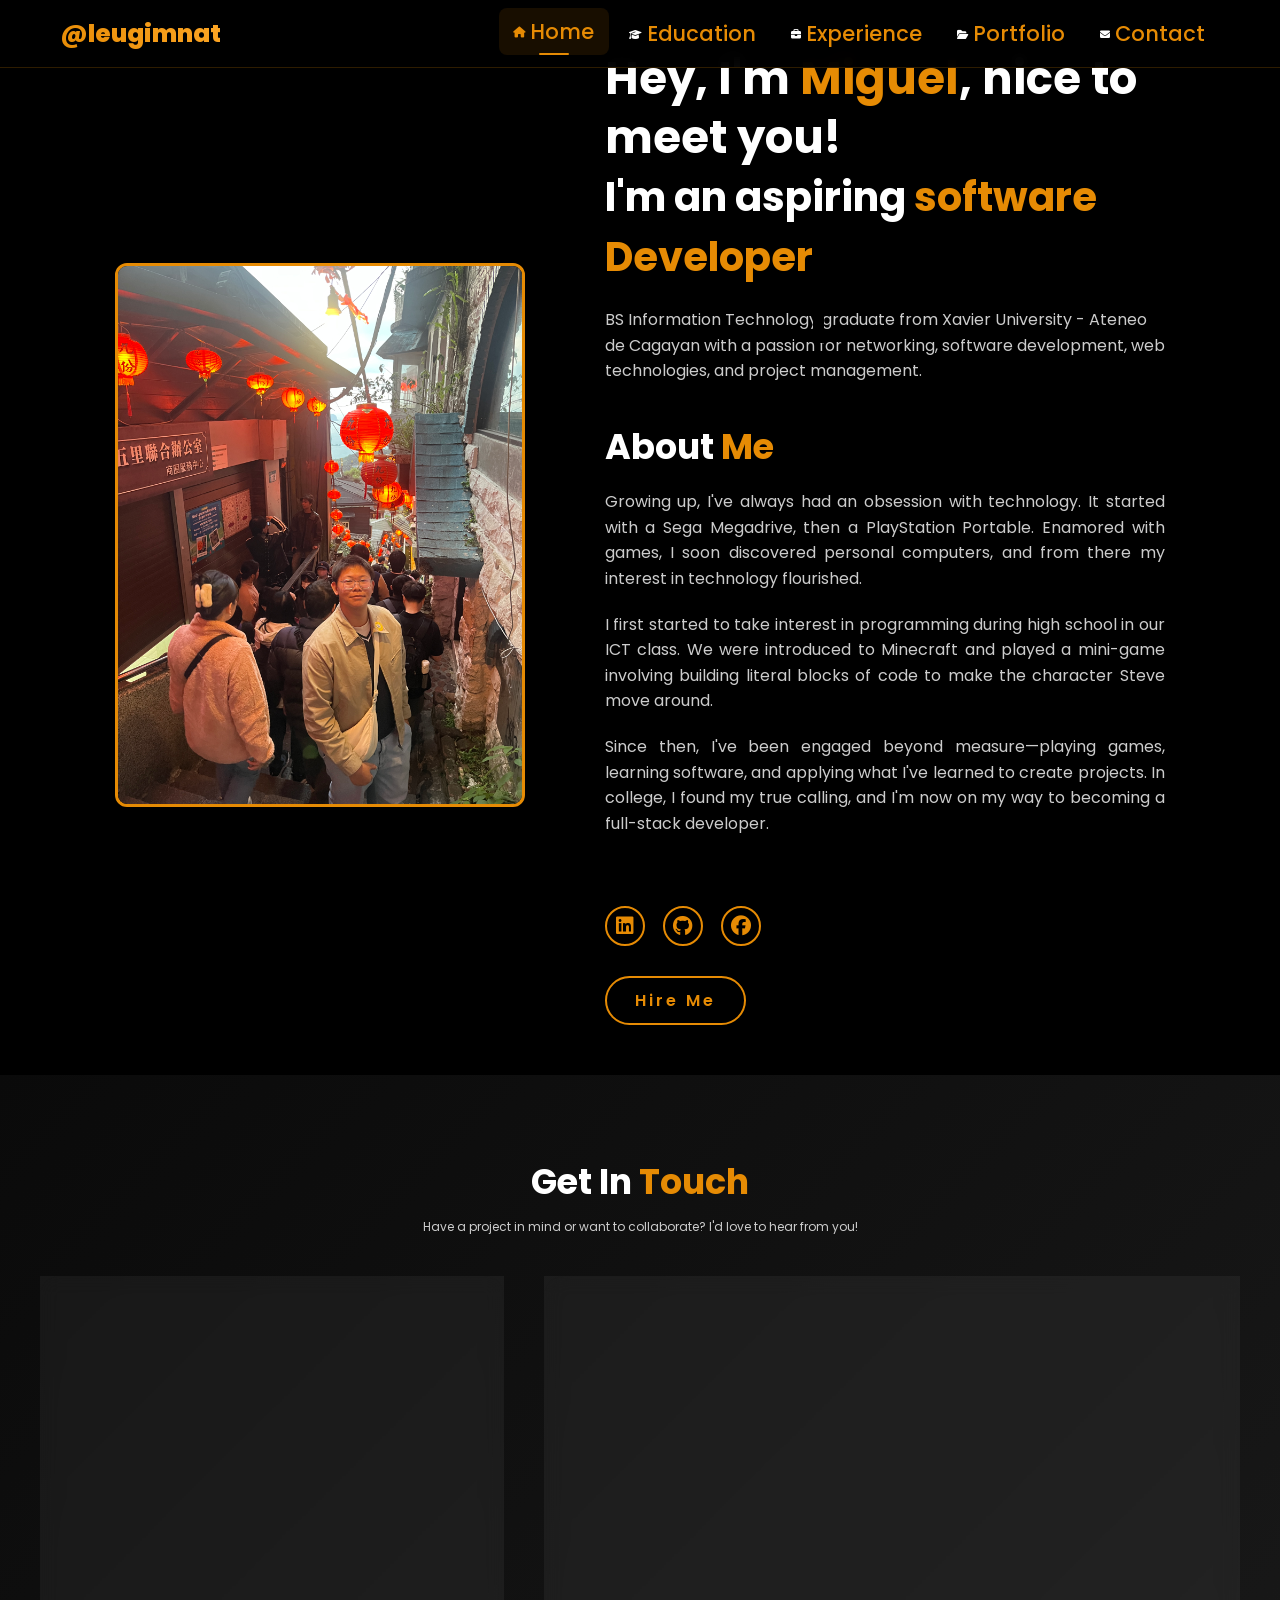
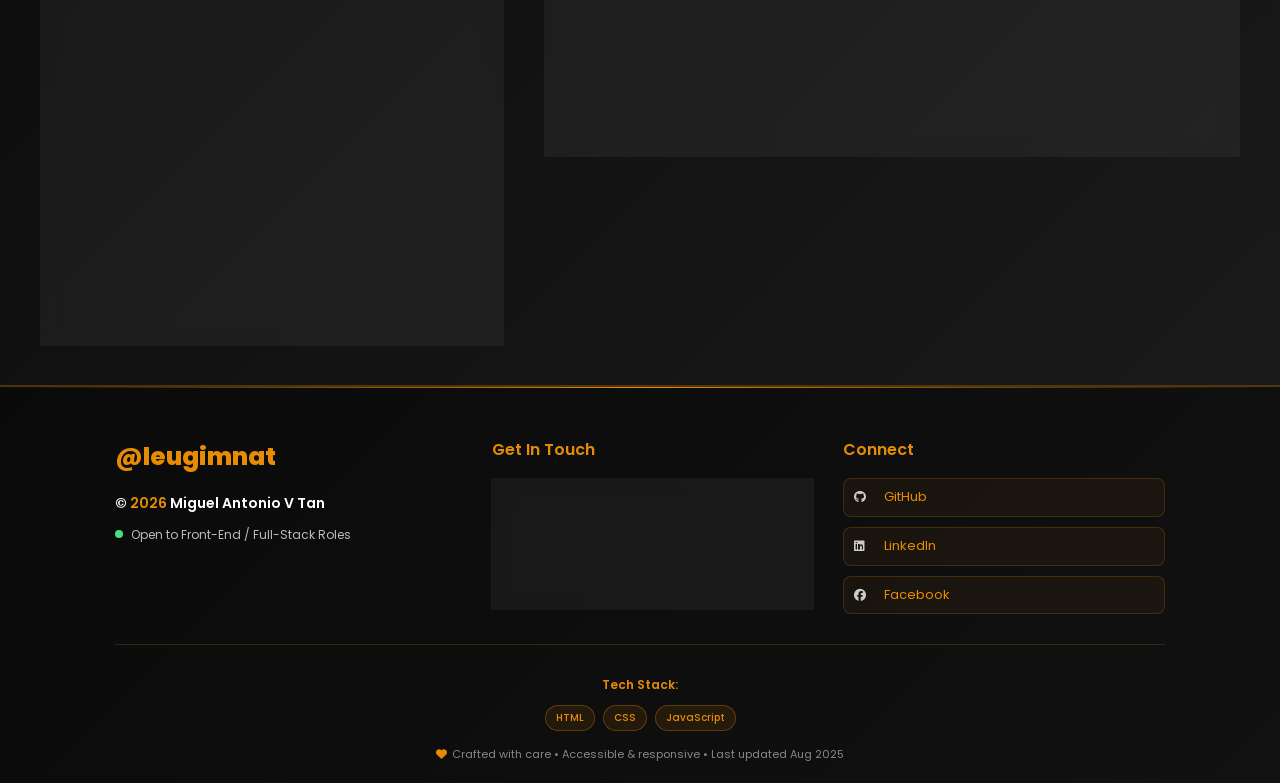
==== index.html @ e953073d "Updated spinner and added form" ====
<!DOCTYPE html>
<html lang="en">
    
<head>
    <meta charset="UTF-8">
    <meta name="viewport" content="width=device-width, initial-scale=1.0">
    <link rel="stylesheet" href="https://cdnjs.cloudflare.com/ajax/libs/font-awesome/6.5.2/css/all.min.css">
    <link rel="stylesheet" href="style.css">
    <title>Resume Website</title>
</head>
<body>
    <header class="navbar">
        <div class="nav-container">
            <a href="index.html" class="logo" aria-label="Miguel Antonio V Tan - Home">
                <span class="logo-text">@leugimnat</span>
            </a>

            <nav class="nav-menu" role="navigation" aria-label="Main navigation">
                <ul class="nav-list">
                    <li class="nav-item">
                        <a href="#home" class="nav-link active" aria-current="page">
                            <i class="fa-solid fa-house"></i>
                            <span>Home</span>
                        </a>
                    </li>
                    <li class="nav-item">
                        <a href="education.html" class="nav-link">
                            <i class="fa-solid fa-graduation-cap"></i>
                            <span>Education</span>
                        </a>
                    </li>
                    <li class="nav-item">
                        <a href="experience.html" class="nav-link">
                            <i class="fa-solid fa-briefcase"></i>
                            <span>Experience</span>
                        </a>
                    </li>
                    <li class="nav-item">
                        <a href="#portfolio" class="nav-link">
                            <i class="fa-solid fa-folder-open"></i>
                            <span>Portfolio</span>
                        </a>
                    </li>
                    <li class="nav-item">
                        <a href="#contact" class="nav-link">
                            <i class="fa-solid fa-envelope"></i>
                            <span>Contact</span>
                        </a>
                    </li>
                </ul>
            </nav>

            <button type="button" class="mobile-menu-toggle" aria-label="Toggle mobile menu" aria-expanded="false">
                <span class="hamburger-line"></span>
                <span class="hamburger-line"></span>
                <span class="hamburger-line"></span>
            </button>
        </div>
    </header>
    <section id="home" class="home">
        <div class="home-img">
            <img src="images/pt1.JPG" alt="Picture of Miguel Antonio V Tan in Taiwan." loading="lazy" decoding="async">
        </div>
        <div class="home-content">
            <div class="intro-section">
                <h1>Hey, I'm <span>Miguel</span>, nice to meet you!</h1>
                <h3 class="typing-text">I'm an aspiring <span></span></h3>
                <p class="intro-description">
                    BS Information Technology graduate from Xavier University - Ateneo de Cagayan with a passion for
                    networking, software development, web technologies, and project management.
                </p>
            </div>

            <div class="about-section">
                <h2>About <span>Me</span></h2>
                <div class="about-content">
                    <p>
                        Growing up, I've always had an obsession with technology. It started with a Sega Megadrive,
                        then a PlayStation Portable. Enamored with games, I soon discovered personal computers,
                        and from there my interest in technology flourished.
                    </p>
                    <p>
                        I first started to take interest in programming during high school in our ICT class.
                        We were introduced to Minecraft and played a mini-game involving building literal blocks
                        of code to make the character Steve move around.
                    </p>
                    <p>
                        Since then, I've been engaged beyond measure—playing games, learning software, and applying
                        what I've learned to create projects. In college, I found my true calling, and I'm now
                        on my way to becoming a full-stack developer.
                    </p>
                </div>
            </div>

            <div class="contact-section">
                <div class="social-icons">
                    <a href="https://www.linkedin.com/in/miguel-antonio-tan-945499255/" aria-label="LinkedIn Profile">
                        <i class="fa-brands fa-linkedin"></i>
                    </a>
                    <a href="https://github.com/leugimnat" aria-label="GitHub Profile">
                        <i class="fa-brands fa-github"></i>
                    </a>
                    <a href="https://www.facebook.com/zeuqzavleugimnat/" aria-label="Facebook Profile">
                        <i class="fa-brands fa-facebook"></i>
                    </a>
                </div>
                <a href="#contact" class="btn">Hire Me</a>
            </div>
        </div>
    </section>

    <!-- Contact Section -->
    <section id="contact" class="contact">
        <div class="contact-container">
            <div class="contact-header">
                <h2>Get In <span>Touch</span></h2>
                <p>Have a project in mind or want to collaborate? I'd love to hear from you!</p>
            </div>

            <div class="contact-content">
                <div class="contact-info">
                    <div class="contact-item">
                        <div class="contact-icon">
                            <i class="fa-solid fa-envelope"></i>
                        </div>
                        <div class="contact-details">
                            <h3>Email</h3>
                            <p>tan.miguelantoniov@gmail.com</p>
                        </div>
                    </div>

                    <div class="contact-item">
                        <div class="contact-icon">
                            <i class="fa-solid fa-location-dot"></i>
                        </div>
                        <div class="contact-details">
                            <h3>Location</h3>
                            <p>Cagayan de Oro City, Philippines</p>
                        </div>
                    </div>

                    <div class="contact-item">
                        <div class="contact-icon">
                            <i class="fa-solid fa-clock"></i>
                        </div>
                        <div class="contact-details">
                            <h3>Response Time</h3>
                            <p>Usually within 24 hours</p>
                        </div>
                    </div>

                    <div class="contact-social">
                        <h3>Connect with me</h3>
                        <div class="social-links">
                            <a href="https://www.linkedin.com/in/miguel-antonio-tan-945499255/" aria-label="LinkedIn Profile">
                                <i class="fa-brands fa-linkedin"></i>
                            </a>
                            <a href="https://github.com/leugimnat" aria-label="GitHub Profile">
                                <i class="fa-brands fa-github"></i>
                            </a>
                            <a href="https://www.facebook.com/zeuqzavleugimnat/" aria-label="Facebook Profile">
                                <i class="fa-brands fa-facebook"></i>
                            </a>
                        </div>
                    </div>
                </div>

                <div class="contact-form-container">
                    <form id="contact-form" class="contact-form">
                        <div class="form-group">
                            <label for="name">Full Name *</label>
                            <input type="text" id="name" name="name" required>
                        </div>

                        <div class="form-group">
                            <label for="email">Email Address *</label>
                            <input type="email" id="email" name="email" required>
                        </div>

                        <div class="form-group">
                            <label for="subject">Subject *</label>
                            <select id="subject" name="subject" required>
                                <option value="">Select a subject</option>
                                <option value="job-opportunity">Job Opportunity</option>
                                <option value="project-collaboration">Project Collaboration</option>
                                <option value="freelance-work">Freelance Work</option>
                                <option value="general-inquiry">General Inquiry</option>
                                <option value="other">Other</option>
                            </select>
                        </div>

                        <div class="form-group">
                            <label for="message">Message *</label>
                            <textarea id="message" name="message" rows="6" required placeholder="Tell me about your project or inquiry..."></textarea>
                        </div>

                        <button type="submit" class="submit-btn">
                            <span class="btn-text">Send Message</span>
                            <span class="btn-loading">
                                <i class="fa-solid fa-spinner fa-spin"></i> Sending...
                            </span>
                        </button>
                    </form>

                    <div id="form-status" class="form-status"></div>
                </div>
            </div>
        </div>
    </section>
</body>
<footer class="site-footer">
  <div class="footer-inner">
    <div class="footer-main">
      <div class="footer-brand">
        <h3 class="footer-logo">@leugimnat</h3>
        <p class="footer-name">&copy; <span id="year"></span> Miguel Antonio V Tan</p>
        <p class="footer-status">
          <span class="status-indicator"></span>
          Open to Front-End / Full-Stack Roles
        </p>
      </div>

      <div class="footer-links">
        <div class="footer-contact">
          <h4>Get In Touch</h4>
          <div class="contact-info">
            <a href="mailto:tan.miguelantoniov@gmail.com" class="contact-email">
              <i class="fa-solid fa-envelope"></i>
              tan.miguelantoniov@gmail.com
            </a>
            <div class="contact-location">
              <i class="fa-solid fa-location-dot"></i>
              <span>Cagayan de Oro City, Philippines</span>
            </div>
          </div>
        </div>

        <div class="footer-social">
          <h4>Connect</h4>
          <div class="social-links">
            <a href="https://github.com/leugimnat" aria-label="GitHub Profile" title="GitHub">
              <i class="fa-brands fa-github"></i>
              <span>GitHub</span>
            </a>
            <a href="https://www.linkedin.com/in/miguel-antonio-tan-945499255/" aria-label="LinkedIn Profile" title="LinkedIn">
              <i class="fa-brands fa-linkedin"></i>
              <span>LinkedIn</span>
            </a>
            <a href="https://www.facebook.com/zeuqzavleugimnat/" aria-label="Facebook Profile" title="Facebook">
              <i class="fa-brands fa-facebook"></i>
              <span>Facebook</span>
            </a>
          </div>
        </div>
      </div>
    </div>

    <div class="footer-bottom">
      <div class="footer-tech">
        <span class="tech-label">Tech Stack:</span>
        <div class="tech-stack">
          <span class="tech-item">HTML</span>
          <span class="tech-item">CSS</span>
          <span class="tech-item">JavaScript</span>
        </div>
      </div>
      <p class="footer-note">
        <i class="fa-solid fa-heart"></i>
        Crafted with care • Accessible & responsive • Last updated Aug 2025
      </p>
    </div>
  </div>
</footer>
<script>
  // Update year
  document.getElementById('year').textContent = new Date().getFullYear();

  // Mobile menu functionality
  const mobileMenuToggle = document.querySelector('.mobile-menu-toggle');
  const navMenu = document.querySelector('.nav-menu');
  const navLinks = document.querySelectorAll('.nav-link');
  const navbar = document.querySelector('.navbar');

  // Toggle mobile menu
  mobileMenuToggle.addEventListener('click', () => {
    mobileMenuToggle.classList.toggle('active');
    navMenu.classList.toggle('active');

    // Update aria-expanded attribute
    const isExpanded = navMenu.classList.contains('active');
    mobileMenuToggle.setAttribute('aria-expanded', isExpanded);
  });

  // Close mobile menu when clicking on nav links
  navLinks.forEach(link => {
    link.addEventListener('click', () => {
      mobileMenuToggle.classList.remove('active');
      navMenu.classList.remove('active');
      mobileMenuToggle.setAttribute('aria-expanded', 'false');
    });
  });

  // Close mobile menu when clicking outside
  document.addEventListener('click', (e) => {
    if (!navMenu.contains(e.target) && !mobileMenuToggle.contains(e.target)) {
      mobileMenuToggle.classList.remove('active');
      navMenu.classList.remove('active');
      mobileMenuToggle.setAttribute('aria-expanded', 'false');
    }
  });

  // Navbar scroll effect
  window.addEventListener('scroll', () => {
    if (window.scrollY > 100) {
      navbar.classList.add('scrolled');
    } else {
      navbar.classList.remove('scrolled');
    }
  });

  // Smooth scrolling for navigation links
  navLinks.forEach(link => {
    link.addEventListener('click', (e) => {
      const href = link.getAttribute('href');
      if (href.startsWith('#')) {
        e.preventDefault();
        const targetId = href.substring(1);
        const targetElement = document.getElementById(targetId);

        if (targetElement) {
          const offsetTop = targetElement.offsetTop - 80; // Account for fixed navbar
          window.scrollTo({
            top: offsetTop,
            behavior: 'smooth'
          });

          // Update active link
          navLinks.forEach(l => l.classList.remove('active'));
          link.classList.add('active');
        }
      }
    });
  });

  // Update active link on scroll
  window.addEventListener('scroll', () => {
    const sections = document.querySelectorAll('section[id]');
    const scrollPos = window.scrollY + 100;

    sections.forEach(section => {
      const sectionTop = section.offsetTop;
      const sectionHeight = section.offsetHeight;
      const sectionId = section.getAttribute('id');

      if (scrollPos >= sectionTop && scrollPos < sectionTop + sectionHeight) {
        navLinks.forEach(link => {
          link.classList.remove('active');
          if (link.getAttribute('href') === `#${sectionId}`) {
            link.classList.add('active');
          }
        });
      }
    });
  });

  // Contact Form Functionality
  const contactForm = document.getElementById('contact-form');
  const formStatus = document.getElementById('form-status');
  const submitBtn = contactForm.querySelector('.submit-btn');
  const btnText = submitBtn.querySelector('.btn-text');
  const btnLoading = submitBtn.querySelector('.btn-loading');

  // Initialize EmailJS (you'll need to replace with your actual EmailJS credentials)
  // emailjs.init("YOUR_PUBLIC_KEY"); // Uncomment and add your EmailJS public key

  contactForm.addEventListener('submit', async (e) => {
    e.preventDefault();

    // Get form data
    const formData = new FormData(contactForm);
    const name = formData.get('name');
    const email = formData.get('email');
    const subject = formData.get('subject');
    const message = formData.get('message');

    // Basic validation
    if (!name || !email || !subject || !message) {
      showFormStatus('Please fill in all required fields.', 'error');
      return;
    }

    // Email validation
    const emailRegex = /^[^\s@]+@[^\s@]+\.[^\s@]+$/;
    if (!emailRegex.test(email)) {
      showFormStatus('Please enter a valid email address.', 'error');
      return;
    }

    // Show loading state
    setLoadingState(true);

    try {
      // Using Formspree (replace with your Formspree endpoint)
      const response = await fetch('https://formspree.io/f/mvgqljgn', {
        method: 'POST',
        headers: {
          'Content-Type': 'application/json',
        },
        body: JSON.stringify({
          name: name,
          email: email,
          subject: subject,
          message: message
        })
      });

      if (!response.ok) {
        throw new Error('Failed to send message');
      }

      // For demo purposes - simulate successful submission
      await new Promise(resolve => setTimeout(resolve, 2000));

      showFormStatus('Thank you! Your message has been sent successfully. I\'ll get back to you soon!', 'success');
      contactForm.reset();

    } catch (error) {
      console.error('Error sending message:', error);
      showFormStatus('Sorry, there was an error sending your message. Please try again or contact me directly via email.', 'error');
    } finally {
      setLoadingState(false);
    }
  });

  function setLoadingState(loading) {
    if (loading) {
      submitBtn.disabled = true;
      btnText.style.display = 'none';
      btnLoading.style.display = 'inline-flex';
    } else {
      submitBtn.disabled = false;
      btnText.style.display = 'inline';
      btnLoading.style.display = 'none';
    }
  }

  function showFormStatus(message, type) {
    formStatus.textContent = message;
    formStatus.className = `form-status ${type}`;
    formStatus.style.display = 'block';

    // Auto-hide success messages after 5 seconds
    if (type === 'success') {
      setTimeout(() => {
        formStatus.style.display = 'none';
      }, 5000);
    }
  }
</script>
</html>
---- style.css ----
@import url('https://fonts.googleapis.com/css2?family=Poppins:wght@100;200;300;400;500;600&display=swap');

*{
    margin: 0;
    padding: 0;
    box-sizing: border-box;
    text-decoration: none;
    border: none;
    outline: none;
    font-family: 'Poppins', sans-serif;
}

html{
    font-size: 62.5%;
}

body{
    width: 100%;
    height: 100vh;
    overflow-x: hidden;
    background-color: black;
    color: white;
}

/* Enhanced Navbar Styles */
.navbar {
    position: fixed;
    top: 0;
    left: 0;
    width: 100%;
    background: rgba(0, 0, 0, 0.95);
    -webkit-backdrop-filter: blur(10px);
    backdrop-filter: blur(10px);
    border-bottom: 1px solid rgba(230, 139, 4, 0.2);
    z-index: 1000;
    transition: all 0.3s ease;
}

.navbar.scrolled {
    background: rgba(0, 0, 0, 0.98);
    box-shadow: 0 2px 20px rgba(0, 0, 0, 0.3);
}

.nav-container {
    max-width: 1200px;
    margin: 0 auto;
    padding: 1rem 2rem;
    display: flex;
    justify-content: space-between;
    align-items: center;
}

/* Logo Styles */
.logo {
    text-decoration: none;
    display: flex;
    align-items: center;
    transition: all 0.3s ease;
}

.logo-text {
    font-size: 2.5rem;
    color: #e68b04;
    font-weight: 800;
    background: linear-gradient(45deg, #e68b04, #ffa726);
    -webkit-background-clip: text;
    background-clip: text;
    -webkit-text-fill-color: transparent;
    transition: all 0.3s ease;
}

.logo:hover .logo-text {
    transform: scale(1.05);
    filter: brightness(1.2);
}

/* Navigation Menu */
.nav-menu {
    display: flex;
}

.nav-list {
    display: flex;
    list-style: none;
    margin: 0;
    padding: 0;
    gap: 0.5rem;
}

.nav-item {
    position: relative;
}

.nav-link {
    display: flex;
    align-items: center;
    gap: 0.5rem;
    padding: 0.8rem 1.5rem;
    color: #fff;
    text-decoration: none;
    font-size: 2.1rem;
    font-weight: 500;
    border-radius: 8px;
    transition: all 0.3s ease;
    position: relative;
    overflow: hidden;
}

.nav-link::before {
    content: '';
    position: absolute;
    top: 0;
    left: -100%;
    width: 100%;
    height: 100%;
    background: linear-gradient(90deg, transparent, rgba(230, 139, 4, 0.1), transparent);
    transition: left 0.5s ease;
}

.nav-link:hover::before {
    left: 100%;
}

.nav-link i {
    font-size: 1rem;
    transition: all 0.3s ease;
}

.nav-link:hover,
.nav-link.active {
    color: #e68b04;
    background: rgba(230, 139, 4, 0.1);
    transform: translateY(-2px);
}

.nav-link:hover i,
.nav-link.active i {
    transform: scale(1.1);
}

.nav-link.active::after {
    content: '';
    position: absolute;
    bottom: 0;
    left: 50%;
    transform: translateX(-50%);
    width: 30px;
    height: 2px;
    background: #e68b04;
    border-radius: 2px;
}

/* Mobile Menu Toggle */
.mobile-menu-toggle {
    display: none;
    flex-direction: column;
    justify-content: space-around;
    width: 30px;
    height: 30px;
    background: transparent;
    border: none;
    cursor: pointer;
    padding: 0;
    z-index: 1001;
}

.hamburger-line {
    width: 100%;
    height: 3px;
    background: #e68b04;
    border-radius: 2px;
    transition: all 0.3s ease;
    transform-origin: center;
}

.mobile-menu-toggle:hover .hamburger-line {
    background: #ffa726;
}

.mobile-menu-toggle.active .hamburger-line:nth-child(1) {
    transform: rotate(45deg) translate(7px, 7px);
}

.mobile-menu-toggle.active .hamburger-line:nth-child(2) {
    opacity: 0;
}

.mobile-menu-toggle.active .hamburger-line:nth-child(3) {
    transform: rotate(-45deg) translate(7px, -7px);
}

/* Mobile Responsive Styles */
@media (max-width: 768px) {
    .nav-container {
        padding: 1rem;
    }

    .logo-text {
        font-size: 2rem;
    }

    .mobile-menu-toggle {
        display: flex;
    }

    .nav-menu {
        position: fixed;
        top: 0;
        right: -100%;
        width: 280px;
        height: 100vh;
        background: rgba(10, 10, 10, 0.98);
        -webkit-backdrop-filter: blur(20px);
        backdrop-filter: blur(20px);
        border-left: 1px solid rgba(230, 139, 4, 0.3);
        transition: right 0.3s ease;
        padding-top: 80px;
        z-index: 999;
    }

    .nav-menu.active {
        right: 0;
    }

    .nav-list {
        flex-direction: column;
        gap: 0;
        padding: 2rem 1rem;
    }

    .nav-link {
        padding: 1.2rem 1.5rem;
        font-size: 1.2rem;
        border-radius: 0;
        border-bottom: 1px solid rgba(230, 139, 4, 0.1);
    }

    .nav-link:hover,
    .nav-link.active {
        background: rgba(230, 139, 4, 0.15);
        transform: translateX(10px);
        border-left: 3px solid #e68b04;
    }

    .nav-link.active::after {
        display: none;
    }

    .nav-link i {
        font-size: 1.1rem;
    }
}

@media (max-width: 480px) {
    .nav-container {
        padding: 0.8rem;
    }

    .logo-text {
        font-size: 1.8rem;
    }

    .nav-menu {
        width: 100%;
        right: -100%;
    }

    .nav-list {
        padding: 1.5rem;
    }

    .nav-link {
        padding: 1rem 1.2rem;
        font-size: 1.1rem;
    }
}

section{
    min-height: 100vh;
    padding: 5rem 9% 5rem;
}

.home{
    display: flex;
    justify-content: center;
    align-items: center;
    gap: 8rem;
    background-color: black;
}

.home .home-content h1{
    font-size: 4.5rem;
    font-weight: 700;
    line-height: 1.3;
}

span{
    color: #e68b04;
}

.home-content h3{
    font-size: 4rem;
    margin-bottom: 1rem;
    font-weight: 700;
}

.home-content p{
    font-size: 1.6rem;
    line-height: 1.6;
    margin-bottom: 1.5rem;
}

/* Home Content Sections */
.intro-section {
    margin-bottom: 4rem;
}

.intro-description {
    max-width: 600px;
    color: #ccc;
    margin-top: 2rem;
}

.about-section {
    margin-bottom: 4rem;
}

.about-section h2 {
    font-size: 3.5rem;
    font-weight: 700;
    margin-bottom: 2rem;
    line-height: 1.3;
}

.about-content {
    max-width: 700px;
}

.about-content p {
    color: #ccc;
    margin-bottom: 2rem;
    text-align: justify;
}

.contact-section {
    margin-top: 3rem;
}

/* Contact Page Styles */
.contact {
    min-height: 100vh;
    padding: 8rem 2rem 4rem;
    background: linear-gradient(135deg, #0a0a0a 0%, #1a1a1a 100%);
    display: flex;
    align-items: center;
}

.contact-container {
    max-width: 1200px;
    margin: 0 auto;
    width: 100%;
}

.contact-header {
    text-align: center;
    margin-bottom: 4rem;
}

.contact-header h2 {
    font-size: 3.5rem;
    font-weight: 700;
    color: #fff;
    margin-bottom: 1rem;
}

.contact-header h2 span {
    color: #e68b04;
}

.contact-header p {
    font-size: 1.2rem;
    color: #ccc;
    max-width: 600px;
    margin: 0 auto;
}

.contact-content {
    display: grid;
    grid-template-columns: 1fr 1.5fr;
    gap: 4rem;
    align-items: start;
}

/* Contact Info Styles */
.contact-info {
    background: rgba(255, 255, 255, 0.05);
    padding: 3rem;
    border-radius: 20px;
    border: 1px solid rgba(230, 139, 4, 0.2);
    backdrop-filter: blur(10px);
}

.contact-item {
    display: flex;
    align-items: center;
    gap: 1.5rem;
    margin-bottom: 2.5rem;
    padding: 1.5rem;
    background: rgba(255, 255, 255, 0.03);
    border-radius: 12px;
    transition: all 0.3s ease;
}

.contact-item:hover {
    background: rgba(230, 139, 4, 0.1);
    transform: translateX(10px);
}

.contact-icon {
    width: 60px;
    height: 60px;
    background: linear-gradient(135deg, #e68b04, #ffa726);
    border-radius: 50%;
    display: flex;
    align-items: center;
    justify-content: center;
    font-size: 1.5rem;
    color: #000;
    flex-shrink: 0;
}

.contact-details h3 {
    font-size: 1.3rem;
    font-weight: 600;
    color: #fff;
    margin-bottom: 0.5rem;
}

.contact-details p {
    color: #ccc;
    font-size: 1rem;
}

.contact-social {
    margin-top: 2rem;
    padding-top: 2rem;
    border-top: 1px solid rgba(230, 139, 4, 0.2);
}

.contact-social h3 {
    font-size: 1.3rem;
    font-weight: 600;
    color: #fff;
    margin-bottom: 1rem;
}

.contact-social .social-links {
    display: flex;
    gap: 1rem;
}

.contact-social .social-links a {
    width: 45px;
    height: 45px;
    background: rgba(255, 255, 255, 0.1);
    border-radius: 50%;
    display: flex;
    align-items: center;
    justify-content: center;
    color: #ccc;
    font-size: 1.2rem;
    transition: all 0.3s ease;
    text-decoration: none;
}

.contact-social .social-links a:hover {
    btnackground: #e68b04;
    color: #000;
    transform: translateY(-3px);
}

/* Contact Form Styles */
.contact-form-container {
    background: rgba(255, 255, 255, 0.05);
    padding: 3rem;
    border-radius: 20px;
    border: 1px solid rgba(230, 139, 4, 0.2);
    backdrop-filter: blur(10px);
}

.contact-form {
    display: flex;
    flex-direction: column;
    gap: 1.5rem;
}

.form-group {
    display: flex;
    flex-direction: column;
}

.form-group label {
    font-size: 1rem;
    font-weight: 600;
    color: #fff;
    margin-bottom: 0.5rem;
}

.form-group input,
.form-group select,
.form-group textarea {
    padding: 1rem;
    background: rgba(255, 255, 255, 0.1);
    border: 1px solid rgba(230, 139, 4, 0.3);
    border-radius: 8px;
    color: #fff;
    font-size: 1rem;
    transition: all 0.3s ease;
    resize: vertical;
}

.form-group input:focus,
.form-group select:focus,
.form-group textarea:focus {
    outline: none;
    border-color: #e68b04;
    background: rgba(255, 255, 255, 0.15);
    box-shadow: 0 0 0 3px rgba(230, 139, 4, 0.1);
}

.form-group input::placeholder,
.form-group textarea::placeholder {
    color: #999;
}

.form-group select option {
    background: #1a1a1a;
    color: #fff;
}

.btn-text {
  color:white;
}

.submit-btn {
    padding: 1.2rem 2rem;
    background: linear-gradient(135deg, #e68b04, #ffa726);
    border: none;
    border-radius: 8px;
    color: #000;
    font-size: 1.1rem;
    font-weight: 600;
    cursor: pointer;
    transition: all 0.3s ease;
    position: relative;
    overflow: hidden;
}

.submit-btn:hover {
    transform: translateY(-2px);
    box-shadow: 0 10px 30px rgba(230, 139, 4, 0.3);
}

.submit-btn:active {
    transform: translateY(0);
}

.submit-btn:disabled {
    opacity: 0.7;
    cursor: not-allowed;
    transform: none;
}

.btn-loading {
    display: none;
    color:white;
    align-items: center; 
    gap: 0.5rem;      
}  

.form-status {
    margin-top: 1rem;
    padding: 1rem;
    border-radius: 8px;
    font-weight: 600;
    text-align: center;
    display: none;
}

.form-status.success {
    background: rgba(76, 175, 80, 0.2);
    border: 1px solid #4caf50;
    color: #4caf50;
}

.form-status.error {
    background: rgba(244, 67, 54, 0.2);
    border: 1px solid #f44336;
    color: #f44336;
}

/* Contact Responsive Styles */
@media (max-width: 768px) {
    .contact {
        padding: 6rem 1rem 2rem;
    }

    .contact-header h2 {
        font-size: 2.5rem;
    }

    .contact-content {
        grid-template-columns: 1fr;
        gap: 2rem;
    }

    .contact-info,
    .contact-form-container {
        padding: 2rem;
    }

    .contact-item {
        flex-direction: column;
        text-align: center;
        gap: 1rem;
    }

    .contact-item:hover {
        transform: translateY(-5px);
    }

    .contact-social .social-links {
        justify-content: center;
    }
}

.home-img img {
    position: relative;
    width: 32vw;
    cursor: pointer;
    border-radius: 12px;
    border: 3px solid #e68b04;
    transition: box-shadow 0.3s ease, transform 0.3s ease;
}

.home-img img:hover {
    box-shadow: 0 0 20px #e68b04;
    transform: scale(1.03);
}


.social-icons a{
    display: inline-flex;
    justify-content: center;
    align-items: center;
    width: 4rem;
    height: 4rem;
    background-color: transparent;
    border: 0.2rem solid #e68b04;
    font-size: 2rem;
    border-radius: 50%;
    margin: 3rem 1.5rem 3rem 0;
    transition: 0.3s ease;
    color: #e68b04;
}

.social-icons a:hover{
    color: black;
    transform: scale(1.3) translateY(-5px);
    background-color: #e68b04;
    box-shadow: 0  0 25px #e68b04;
}

.btn{
    display: inline-block;
    padding: 1rem 2.8rem;
    background-color: black;
    border-radius: 4rem;
    font-size: 1.6rem;
    color: #e68b04;
    letter-spacing: 0.3rem;
    font-weight: 600;
    border: 2px solid #e68b04;
    transition: 0.3s ease;
    cursor: pointer;
}

.btn:hover{
    transform: scale3d(1.03);
    background-color: #e68b04;
    color: black;
    box-shadow: 0 0 25px #e68b04;
}

.typing-text{
    font-size: 34px;
    font-weight: 600;
    min-width: 280px;
}

.typing-text span{
    position: relative;
}

.typing-text span::before{
    content: "software Developer";
    color: #e68b04;
    animation: words 20s infinite;
}

.typing-text span::after{
    content: "";
    background-color: black;
    position: absolute;
    width: calc(100% + 8px);
    height: 100%;
    border-left: 3px solid black;
    right: -8;
    animation: cursor 0.6s infinite;
}

@keyframes cursor{
    to{
        border-left: 3px solid #e68b04;
    }
}

@keyframes words{
    0%, 20%{
        content: "Web Developer";
    }
    21%, 40%{
        content: "Project Manager";
    }
    41%, 60%{
        content: "Web Designer";
    }
    61%, 80%{
        content: "MERN Stack Developer";
    }
    81%, 100%{
        content: "MEAN Stack Developer";
    }
}

@media (max-width: 1000px){
    .home{
        gap: 4rem;
    }
}

@media(max-width:995px){
    .home{
        flex-direction: column;
        margin: 5rem 4rem;
    }

    .home .home-content h3{
        font-size: 2.5rem;
    }

    .home-content h1{
        font-size: 5rem;
    }

    .about-section h2 {
        font-size: 3rem;
    }

    .intro-section {
        margin-bottom: 3rem;
    }

    .about-section {
        margin-bottom: 3rem;
    }

    .about-content p {
        text-align: left;
    }

    .home-img img{
        width: 70vw;
        margin-top: 4rem;
    }
}

/* Footer Styles */
.site-footer {
  background: linear-gradient(135deg, #0a0a0a 0%, #111 100%);
  padding: 5rem 9% 2rem;
  font-size: 1.3rem;
  line-height: 1.6;
  border-top: 2px solid rgba(230,139,4,0.3);
  position: relative;
}

.site-footer::before {
  content: '';
  position: absolute;
  top: 0;
  left: 0;
  right: 0;
  height: 1px;
  background: linear-gradient(90deg, transparent, #e68b04, transparent);
}

.footer-inner {
  max-width: 1200px;
  margin: 0 auto;
}

.footer-main {
  display: grid;
  grid-template-columns: 1fr 2fr;
  gap: 4rem;
  margin-bottom: 3rem;
  padding-bottom: 3rem;
  border-bottom: 1px solid rgba(230,139,4,0.2);
}

/* Footer Brand */
.footer-brand {
  display: flex;
  flex-direction: column;
  gap: 1rem;
}

.footer-logo {
  font-size: 2.5rem;
  color: #e68b04;
  font-weight: 800;
  margin: 0;
  margin-bottom: 0.5rem;
}

.footer-name {
  font-weight: 600;
  font-size: 1.4rem;
  color: #fff;
  margin: 0;
}

.footer-status {
  color: #bbb;
  font-size: 1.2rem;
  display: flex;
  align-items: center;
  gap: 0.8rem;
  margin: 0;
}

.status-indicator {
  width: 8px;
  height: 8px;
  background: #4ade80;
  border-radius: 50%;
  animation: pulse 2s infinite;
}

@keyframes pulse {
  0%, 100% { opacity: 1; }
  50% { opacity: 0.5; }
}

/* Footer Links */
.footer-links {
  display: grid;
  grid-template-columns: 1fr 1fr;
  gap: 3rem;
}

.footer-contact h4,
.footer-social h4 {
  color: #e68b04;
  font-size: 1.6rem;
  font-weight: 600;
  margin-bottom: 1.5rem;
  margin-top: 0;
}

/* Contact Info */
.contact-info {
  display: flex;
  flex-direction: column;
  gap: 1.2rem;
}

.contact-email,
.contact-location {
  display: flex;
  align-items: center;
  gap: 1rem;
  color: #ccc;
  transition: all 0.3s ease;
}

.contact-email {
  text-decoration: none;
  padding: 0.8rem 0;
  border-radius: 8px;
}

.contact-email:hover {
  color: #e68b04;
  transform: translateX(5px);
}

.contact-email i,
.contact-location i {
  width: 20px;
  color: #e68b04;
  font-size: 1.1rem;
}

/* Social Links */
.social-links {
  display: flex;
  flex-direction: column;
  gap: 1rem;
}

.social-links a {
  display: flex;
  align-items: center;
  gap: 1rem;
  color: #ccc;
  text-decoration: none;
  padding: 0.8rem 1rem;
  border-radius: 8px;
  border: 1px solid rgba(230,139,4,0.2);
  transition: all 0.3s ease;
  background: rgba(230,139,4,0.05);
}

.social-links a:hover {
  background: rgba(230,139,4,0.1);
  border-color: #e68b04;
  color: #e68b04;
  transform: translateX(5px);
}

.social-links a i {
  width: 20px;
  font-size: 1.2rem;
}

/* Footer Bottom */
.footer-bottom {
  display: flex;
  flex-direction: column;
  gap: 1.5rem;
  align-items: center;
  text-align: center;
}

.footer-tech {
  display: flex;
  flex-direction: column;
  align-items: center;
  gap: 1rem;
}

.tech-label {
  color: #e68b04;
  font-weight: 600;
  font-size: 1.2rem;
}

.tech-stack {
  display: flex;
  flex-wrap: wrap;
  gap: 0.8rem;
  justify-content: center;
}

.tech-item {
  background: rgba(230,139,4,0.1);
  color: #e68b04;
  padding: 0.4rem 1rem;
  border-radius: 20px;
  font-size: 1rem;
  font-weight: 500;
  border: 1px solid rgba(230,139,4,0.3);
  transition: all 0.3s ease;
}

.tech-item:hover {
  background: rgba(230,139,4,0.2);
  transform: translateY(-2px);
}

.footer-note {
  color: #888;
  font-size: 1.1rem;
  display: flex;
  align-items: center;
  gap: 0.5rem;
  margin: 0;
}

.footer-note i {
  color: #e68b04;
  animation: heartbeat 2s infinite;
}

@keyframes heartbeat {
  0%, 100% { transform: scale(1); }
  50% { transform: scale(1.1); }
}

/* Responsive Design */
@media (max-width: 768px) {
  .footer-main {
    grid-template-columns: 1fr;
    gap: 3rem;
  }

  .footer-links {
    grid-template-columns: 1fr;
    gap: 2rem;
  }

  .footer-bottom {
    text-align: center;
  }

  .tech-stack {
    justify-content: center;
  }

  .social-links a {
    justify-content: center;
  }
}

@media (max-width: 480px) {
  .site-footer {
    padding: 3rem 5% 2rem;
  }

  .footer-logo {
    font-size: 2rem;
  }

  .footer-main {
    gap: 2rem;
    margin-bottom: 2rem;
    padding-bottom: 2rem;
  }

  .footer-links {
    gap: 1.5rem;
  }

  .tech-stack {
    gap: 0.5rem;
  }

  .tech-item {
    padding: 0.3rem 0.8rem;
    font-size: 0.9rem;
  }
}

/* Education Page Styles */
.education-page {
  padding-top: 80px;
  min-height: 100vh;
}

.education-hero {
  background: linear-gradient(135deg, #000 0%, #111 50%, #000 100%);
  padding: 7rem 9% 6rem;
  text-align: center;
  position: relative;
}

.education-hero::before {
  content: '';
  position: absolute;
  top: 0;
  left: 0;
  right: 0;
  bottom: 0;
  background: url('data:image/svg+xml,<svg xmlns="http://www.w3.org/2000/svg" viewBox="0 0 100 100"><defs><pattern id="grid" width="10" height="10" patternUnits="userSpaceOnUse"><path d="M 10 0 L 0 0 0 10" fill="none" stroke="%23e68b04" stroke-width="0.5" opacity="0.1"/></pattern></defs><rect width="100" height="100" fill="url(%23grid)"/></svg>');
  opacity: 0.3;
}

.hero-content {
  position: relative;
  z-index: 2;
}

.hero-content h1 {
  font-size: 5rem;
  font-weight: 700;
  margin-bottom: 2rem;
  color: #fff;
}

.hero-subtitle {
  font-size: 1.8rem;
  color: #ccc;
  max-width: 600px;
  margin: 0 auto;
  line-height: 1.6;
}

.container {
  max-width: 80%;
  margin: 0 auto;
  padding: 0 2rem;
}

.section-title {
  font-size: 3.5rem;
  font-weight: 700;
  text-align: center;
  margin-bottom: 4rem;
  color: #fff;
}

/* Timeline Styles */
.education-timeline {
  padding: 8rem 0;
  background: #0a0a0a;
}

.timeline {
  position: relative;
  max-width: 800px;
  margin: 0 auto;
}

.timeline::before {
  content: '';
  position: absolute;
  left: 30px;
  top: 0;
  bottom: 0;
  width: 2px;
  background: linear-gradient(to bottom, #e68b04, #ffa726);
}

.timeline-item {
  position: relative;
  margin-bottom: 4rem;
  padding-left: 80px;
}

.timeline-marker {
  position: absolute;
  left: 15px;
  top: 0;
  width: 30px;
  height: 30px;
  background: #e68b04;
  border-radius: 50%;
  display: flex;
  align-items: center;
  justify-content: center;
  color: #000;
  font-size: 1.2rem;
  font-weight: bold;
  box-shadow: 0 0 20px rgba(230, 139, 4, 0.5);
}

.timeline-content {
  background: rgba(230, 139, 4, 0.05);
  border: 1px solid rgba(230, 139, 4, 0.2);
  border-radius: 12px;
  padding: 2.5rem;
  transition: all 0.3s ease;
}

.timeline-content:hover {
  background: rgba(230, 139, 4, 0.1);
  transform: translateY(-5px);
  box-shadow: 0 10px 30px rgba(230, 139, 4, 0.2);
}

.timeline-header {
  display: flex;
  justify-content: space-between;
  align-items: flex-start;
  margin-bottom: 1rem;
  flex-wrap: wrap;
  gap: 1rem;
}

.timeline-header h3 {
  font-size: 2rem;
  font-weight: 600;
  color: #e68b04;
  margin: 0;
}

.timeline-date {
  background: rgba(230, 139, 4, 0.2);
  color: #e68b04;
  padding: 0.5rem 1rem;
  border-radius: 20px;
  font-weight: 500;
  font-size: 1rem;
}

.institution {
  font-size: 1.4rem;
  font-weight: 600;
  color: #fff;
  margin: 0.5rem 0;
}

.location {
  color: #ccc;
  font-size: 1.1rem;
  margin-bottom: 2rem;
}

.education-details,
.achievements {
  margin-top: 2rem;
}

.education-details h5,
.achievements h5 {
  color: #e68b04;
  font-size: 1.3rem;
  font-weight: 600;
  margin-bottom: 1rem;
}

.coursework-list,
.achievement-list {
  list-style: none;
  padding: 0;
  margin: 0;
}

.coursework-list li,
.achievement-list li {
  color: #ccc;
  padding: 0.5rem 0;
  padding-left: 2rem;
  position: relative;
  line-height: 1.6;
}

.coursework-list li::before {
  content: '▸';
  color: #e68b04;
  font-weight: bold;
  position: absolute;
  left: 0;
}

.achievement-list li::before {
  content: '★';
  color: #e68b04;
  position: absolute;
  left: 0;
}

/* Certifications Section */
.certifications {
  padding: 8rem 0;
  background: #111;
}

.cert-grid {
  display: grid;
  grid-template-columns: repeat(auto-fit, minmax(280px, 1fr));
  gap: 2rem;
  margin-top: 3rem;
}

.cert-card {
  background: rgba(230, 139, 4, 0.05);
  border: 1px solid rgba(230, 139, 4, 0.2);
  border-radius: 12px;
  padding: 2rem;
  text-align: center;
  transition: all 0.3s ease;
  position: relative;
  overflow: hidden;
}

.cert-card::before {
  content: '';
  position: absolute;
  top: 0;
  left: -100%;
  width: 100%;
  height: 100%;
  background: linear-gradient(90deg, transparent, rgba(230, 139, 4, 0.1), transparent);
  transition: left 0.5s ease;
}

.cert-card:hover::before {
  left: 100%;
}

.cert-card:hover {
  background: rgba(230, 139, 4, 0.1);
  transform: translateY(-10px);
  box-shadow: 0 15px 40px rgba(230, 139, 4, 0.2);
}

.cert-icon {
  font-size: 3rem;
  color: #e68b04;
  margin-bottom: 1.5rem;
}

.cert-card h3 {
  font-size: 1.5rem;
  font-weight: 600;
  color: #fff;
  margin-bottom: 1rem;
}

.cert-card p {
  color: #ccc;
  line-height: 1.6;
  margin-bottom: 1.5rem;
}

.cert-status {
  display: inline-block;
  padding: 0.5rem 1rem;
  border-radius: 20px;
  font-size: 0.9rem;
  font-weight: 500;
}

.cert-status:contains("Completed") {
  background: rgba(76, 175, 80, 0.2);
  color: #4caf50;
  border: 1px solid rgba(76, 175, 80, 0.3);
}

.cert-status:contains("In Progress") {
  background: rgba(255, 193, 7, 0.2);
  color: #ffc107;
  border: 1px solid rgba(255, 193, 7, 0.3);
}

.cert-status:contains("Ongoing") {
  background: rgba(33, 150, 243, 0.2);
  color: #2196f3;
  border: 1px solid rgba(33, 150, 243, 0.3);
}

/* Skills Acquired Section */
.skills-acquired {
  padding: 8rem 0;
  background: #0a0a0a;
}

.skills-categories {
  display: grid;
  grid-template-columns: repeat(auto-fit, minmax(350px, 1fr));
  gap: 3rem;
  margin-top: 3rem;
}

.skill-category {
  background: rgba(230, 139, 4, 0.05);
  border: 1px solid rgba(230, 139, 4, 0.2);
  border-radius: 12px;
  padding: 2.5rem;
  transition: all 0.3s ease;
}

.skill-category:hover {
  background: rgba(230, 139, 4, 0.1);
  transform: translateY(-5px);
  box-shadow: 0 10px 30px rgba(230, 139, 4, 0.2);
}

.skill-category h3 {
  font-size: 1.8rem;
  font-weight: 600;
  color: #e68b04;
  margin-bottom: 2rem;
  display: flex;
  align-items: center;
  gap: 1rem;
}

.skill-category h3 i {
  font-size: 1.5rem;
}

.skill-tags {
  display: flex;
  flex-wrap: wrap;
  gap: 1rem;
}

.skill-tag {
  background: rgba(230, 139, 4, 0.1);
  color: #e68b04;
  padding: 0.6rem 1.2rem;
  border-radius: 25px;
  font-size: 1rem;
  font-weight: 500;
  border: 1px solid rgba(230, 139, 4, 0.3);
  transition: all 0.3s ease;
  cursor: default;
}

.skill-tag:hover {
  background: rgba(230, 139, 4, 0.2);
  transform: translateY(-2px);
  box-shadow: 0 5px 15px rgba(230, 139, 4, 0.3);
}

/* Education Page Responsive Styles */
@media (max-width: 768px) {
  .education-hero {
    padding: 6rem 5% 4rem;
  }

  .hero-content h1 {
    font-size: 3.5rem;
  }

  .hero-subtitle {
    font-size: 1.4rem;
  }

  .section-title {
    font-size: 2.5rem;
  }

  .education-timeline,
  .certifications,
  .skills-acquired {
    padding: 5rem 0;
  }

  .container {
    padding: 0 1rem;
  }

  .timeline::before {
    left: 20px;
  }

  .timeline-item {
    padding-left: 60px;
  }

  .timeline-marker {
    left: 5px;
    width: 25px;
    height: 25px;
    font-size: 1rem;
  }

  .timeline-content {
    padding: 2rem;
  }

  .timeline-header {
    flex-direction: column;
    align-items: flex-start;
    gap: 0.5rem;
  }

  .timeline-header h3 {
    font-size: 1.6rem;
  }

  .cert-grid {
    grid-template-columns: 1fr;
    gap: 1.5rem;
  }

  .skills-categories {
    grid-template-columns: 1fr;
    gap: 2rem;
  }

  .skill-category {
    padding: 2rem;
  }

  .skill-category h3 {
    font-size: 1.5rem;
  }
}

@media (max-width: 480px) {
  .education-hero {
    padding: 4rem 3% 3rem;
  }

  .hero-content h1 {
    font-size: 2.8rem;
  }

  .hero-subtitle {
    font-size: 1.2rem;
  }

  .section-title {
    font-size: 2rem;
  }

  .timeline-content {
    padding: 1.5rem;
  }

  .timeline-header h3 {
    font-size: 1.4rem;
  }

  .institution {
    font-size: 1.2rem;
  }

  .cert-card {
    padding: 1.5rem;
  }

  .skill-category {
    padding: 1.5rem;
  }

  .skill-tags {
    gap: 0.8rem;
  }

  .skill-tag {
    padding: 0.5rem 1rem;
    font-size: 0.9rem;
  }
}

/* Education Gallery Styles */
.education-gallery {
  padding: 8rem 0;
}

.gallery-subtitle {
  text-align: center;
  font-size: 1.6rem;
  color: #ccc;
  margin-bottom: 4rem;
  max-width: 600px;
  margin-left: auto;
  margin-right: auto;
}

.gallery-grid {
  display: grid;
  grid-template-columns: repeat(auto-fit, minmax(300px, 1fr));
  gap: 2rem;
  margin-bottom: 4rem;
}

.gallery-item {
  position: relative;
  border-radius: 15px;
  overflow: hidden;
  transition: all 0.4s ease;
  background: rgba(230, 139, 4, 0.05);
  border: 1px solid rgba(230, 139, 4, 0.2);
}

.gallery-item:hover {
  transform: translateY(-10px) scale(1.02);
  box-shadow: 0 20px 40px rgba(230, 139, 4, 0.3);
}

.gallery-image {
  position: relative;
  width: 100%;
  height: 250px;
  overflow: hidden;
}

.gallery-image img {
  width: 100%;
  height: 100%;
  object-fit: cover;
  transition: transform 0.4s ease;
}

.gallery-item:hover .gallery-image img {
  transform: scale(1.1);
}

.gallery-overlay {
  position: absolute;
  top: 0;
  left: 0;
  right: 0;
  bottom: 0;
  background: linear-gradient(
    to bottom,
    transparent 0%,
    rgba(0, 0, 0, 0.3) 50%,
    rgba(0, 0, 0, 0.8) 100%
  );
  display: flex;
  flex-direction: column;
  justify-content: space-between;
  padding: 1.5rem;
  opacity: 0;
  transition: all 0.3s ease;
}

.gallery-item:hover .gallery-overlay {
  opacity: 1;
}

.gallery-info {
  margin-top: auto;
}

.gallery-info h4 {
  color: #fff;
  font-size: 1.4rem;
  font-weight: 600;
  margin-bottom: 0.5rem;
}

.gallery-info p {
  color: #ccc;
  font-size: 1rem;
  margin-bottom: 0.5rem;
}

.gallery-date {
  color: #e68b04;
  font-size: 0.9rem;
  font-weight: 500;
  background: rgba(230, 139, 4, 0.2);
  padding: 0.3rem 0.8rem;
  border-radius: 12px;
  display: inline-block;
}

.gallery-expand {
  position: absolute;
  top: 1rem;
  right: 1rem;
  background: rgba(230, 139, 4, 0.9);
  border: none;
  color: #000;
  width: 40px;
  height: 40px;
  border-radius: 50%;
  display: flex;
  align-items: center;
  justify-content: center;
  cursor: pointer;
  transition: all 0.3s ease;
  font-size: 1.1rem;
}

.gallery-expand:hover {
  background: #e68b04;
  transform: scale(1.1);
}

.gallery-filters {
  display: flex;
  justify-content: center;
  gap: 1rem;
  flex-wrap: wrap;
  margin-top: 3rem;
}

.filter-btn {
  background: rgba(230, 139, 4, 0.1);
  border: 1px solid rgba(230, 139, 4, 0.3);
  color: #e68b04;
  padding: 0.8rem 1.5rem;
  border-radius: 25px;
  font-size: 1rem;
  font-weight: 500;
  cursor: pointer;
  transition: all 0.3s ease;
  position: relative;
  z-index: 10;
  pointer-events: auto;
  -webkit-user-select: none;
}

.filter-btn:hover,
.filter-btn.active {
  background: #e68b04;
  color: #000;
  transform: translateY(-2px);
  box-shadow: 0 5px 15px rgba(230, 139, 4, 0.4);
}

.filter-btn:focus {
  outline: 2px solid #e68b04;
  outline-offset: 2px;
}

.gallery-item.hidden {
  display: none;
}

/* Gallery Modal */
.gallery-modal {
  position: fixed;
  top: 0;
  left: 0;
  width: 100%;
  height: 100%;
  background: rgba(0, 0, 0, 0.9);
  display: flex;
  align-items: center;
  justify-content: center;
  z-index: 2000;
  opacity: 0;
  visibility: hidden;
  transition: all 0.3s ease;
}

.gallery-modal.active {
  opacity: 1;
  visibility: visible;
}

.modal-content {
  position: relative;
  max-width: 90%;
  max-height: 90%;
  background: #111;
  border-radius: 15px;
  overflow: hidden;
  border: 2px solid #e68b04;
}

.modal-image {
  width: 100%;
  height: auto;
  display: block;
}

.modal-close {
  position: absolute;
  top: 1rem;
  right: 1rem;
  background: rgba(230, 139, 4, 0.9);
  border: none;
  color: #000;
  width: 40px;
  height: 40px;
  border-radius: 50%;
  display: flex;
  align-items: center;
  justify-content: center;
  cursor: pointer;
  font-size: 1.2rem;
  transition: all 0.3s ease;
}

.modal-close:hover {
  background: #e68b04;
  transform: scale(1.1);
}

/* Gallery Responsive Styles */
@media (max-width: 768px) {
  .education-gallery {
    padding: 5rem 0;
  }

  .gallery-grid {
    grid-template-columns: repeat(auto-fit, minmax(250px, 1fr));
    gap: 1.5rem;
  }

  .gallery-image {
    height: 200px;
  }

  .gallery-filters {
    gap: 0.8rem;
  }

  .filter-btn {
    padding: 0.6rem 1.2rem;
    font-size: 0.9rem;
  }

  .modal-content {
    max-width: 95%;
    max-height: 85%;
  }
}

@media (max-width: 480px) {
  .gallery-grid {
    grid-template-columns: 1fr;
    gap: 1rem;
  }

  .gallery-image {
    height: 180px;
  }

  .gallery-overlay {
    padding: 1rem;
  }

  .gallery-info h4 {
    font-size: 1.2rem;
  }

  .gallery-filters {
    flex-direction: column;
    align-items: center;
    gap: 0.5rem;
  }

  .filter-btn {
    width: 200px;
    text-align: center;
  }
}

/* Experience Page Styles */
.experience-page {
  padding-top: 80px;
  min-height: 100vh;
}

.experience-hero {
  background: linear-gradient(135deg, #000 0%, #111 50%, #000 100%);
  padding: 8rem 9% 6rem;
  text-align: center;
  position: relative;
  overflow: hidden;
}

.experience-hero::before {
  content: '';
  position: absolute;
  top: 0;
  left: 0;
  right: 0;
  bottom: 0;
  background: radial-gradient(circle at 50% 50%, rgba(230, 139, 4, 0.1) 0%, transparent 70%);
}

.hero-content {
  position: relative;
  z-index: 2;
}

.hero-content h1 {
  font-size: 5rem;
  font-weight: 700;
  margin-bottom: 2rem;
  color: #fff;
}

.hero-subtitle {
  font-size: 1.8rem;
  color: #ccc;
  max-width: 700px;
  margin: 0 auto 4rem;
  line-height: 1.6;
}

.hero-stats {
  display: flex;
  justify-content: center;
  gap: 4rem;
  margin-top: 4rem;
}

.stat-item {
  text-align: center;
}

.stat-number {
  display: block;
  font-size: 3rem;
  font-weight: 700;
  color: #e68b04;
  margin-bottom: 0.5rem;
}

.stat-label {
  font-size: 1.2rem;
  color: #ccc;
  font-weight: 500;
}

/* Work Experience Section */
.work-experience {
  padding: 8rem 0;
  background: #0a0a0a;
}

.experience-timeline {
  position: relative;
  max-width: 900px;
  margin: 0 auto;
}

.experience-timeline::before {
  content: '';
  position: absolute;
  left: 30px;
  top: 0;
  bottom: 0;
  width: 3px;
  background: linear-gradient(to bottom, #e68b04, #ffa726, #e68b04);
}

.experience-item {
  position: relative;
  margin-bottom: 5rem;
  padding-left: 90px;
}

.experience-marker {
  position: absolute;
  left: 15px;
  top: 0;
  width: 35px;
  height: 35px;
  background: linear-gradient(45deg, #e68b04, #ffa726);
  border-radius: 50%;
  display: flex;
  align-items: center;
  justify-content: center;
  color: #000;
  font-size: 1.3rem;
  font-weight: bold;
  box-shadow: 0 0 25px rgba(230, 139, 4, 0.6);
  border: 3px solid #000;
}

.experience-content {
  background: rgba(230, 139, 4, 0.05);
  border: 1px solid rgba(230, 139, 4, 0.2);
  border-radius: 15px;
  padding: 3rem;
  transition: all 0.3s ease;
  position: relative;
  overflow: hidden;
}

.experience-content::before {
  content: '';
  position: absolute;
  top: 0;
  left: -100%;
  width: 100%;
  height: 100%;
  background: linear-gradient(90deg, transparent, rgba(230, 139, 4, 0.1), transparent);
  transition: left 0.6s ease;
}

.experience-content:hover::before {
  left: 100%;
}

.experience-content:hover {
  background: rgba(230, 139, 4, 0.1);
  transform: translateY(-8px);
  box-shadow: 0 15px 40px rgba(230, 139, 4, 0.2);
}

.experience-header {
  display: flex;
  justify-content: space-between;
  align-items: flex-start;
  margin-bottom: 2rem;
  flex-wrap: wrap;
  gap: 1rem;
}

.job-info h3 {
  font-size: 2.2rem;
  font-weight: 600;
  color: #e68b04;
  margin: 0 0 0.5rem 0;
}

.company {
  font-size: 1.6rem;
  font-weight: 600;
  color: #fff;
  margin: 0 0 0.5rem 0;
}

.location {
  color: #ccc;
  font-size: 1.1rem;
  margin: 0;
}

.experience-date {
  background: rgba(230, 139, 4, 0.2);
  color: #e68b04;
  padding: 0.8rem 1.5rem;
  border-radius: 25px;
  font-weight: 600;
  font-size: 1rem;
  white-space: nowrap;
}

.job-description {
  color: #ccc;
  font-size: 1.2rem;
  line-height: 1.7;
  margin-bottom: 2rem;
}

.experience-details h5 {
  color: #e68b04;
  font-size: 1.4rem;
  font-weight: 600;
  margin: 2rem 0 1rem 0;
}

.responsibility-list {
  list-style: none;
  padding: 0;
  margin: 0 0 2rem 0;
}

.responsibility-list li {
  color: #ccc;
  padding: 0.8rem 0;
  padding-left: 2.5rem;
  position: relative;
  line-height: 1.6;
  font-size: 1.1rem;
}

.responsibility-list li::before {
  content: '▶';
  color: #e68b04;
  font-weight: bold;
  position: absolute;
  left: 0;
  top: 0.8rem;
}

.tech-stack-used {
  margin-top: 2rem;
}

.tech-tags {
  display: flex;
  flex-wrap: wrap;
  gap: 0.8rem;
  margin-top: 1rem;
}

/* Project Experience Section */
.project-experience {
  padding: 8rem 0;
  background: #111;
}

.projects-grid {
  display: grid;
  grid-template-columns: repeat(auto-fit, minmax(350px, 1fr));
  gap: 3rem;
  margin-top: 4rem;
}

.project-card {
  background: rgba(230, 139, 4, 0.05);
  border: 1px solid rgba(230, 139, 4, 0.2);
  border-radius: 15px;
  padding: 3rem;
  transition: all 0.4s ease;
  position: relative;
  overflow: hidden;
}

.project-card::before {
  content: '';
  position: absolute;
  top: 0;
  left: -100%;
  width: 100%;
  height: 100%;
  background: linear-gradient(90deg, transparent, rgba(230, 139, 4, 0.1), transparent);
  transition: left 0.6s ease;
}

.project-card:hover::before {
  left: 100%;
}

.project-card:hover {
  background: rgba(230, 139, 4, 0.1);
  transform: translateY(-10px) scale(1.02);
  box-shadow: 0 20px 50px rgba(230, 139, 4, 0.3);
}

.project-icon {
  font-size: 3.5rem;
  color: #e68b04;
  margin-bottom: 2rem;
  text-align: center;
}

.project-card h3 {
  font-size: 1.8rem;
  font-weight: 600;
  color: #fff;
  margin-bottom: 1.5rem;
  text-align: center;
}

.project-description {
  color: #ccc;
  line-height: 1.7;
  margin-bottom: 2rem;
  font-size: 1.1rem;
}

.project-features h5 {
  color: #e68b04;
  font-size: 1.3rem;
  font-weight: 600;
  margin-bottom: 1rem;
}

.project-features ul {
  list-style: none;
  padding: 0;
  margin: 0 0 2rem 0;
}

.project-features li {
  color: #ccc;
  padding: 0.5rem 0;
  padding-left: 2rem;
  position: relative;
  line-height: 1.6;
}

.project-features li::before {
  content: '✓';
  color: #e68b04;
  font-weight: bold;
  position: absolute;
  left: 0;
}

.project-tech {
  display: flex;
  flex-wrap: wrap;
  gap: 0.8rem;
  margin-top: 2rem;
}

/* Achievements Section */
.achievements {
  padding: 8rem 0;
  background: #0a0a0a;
}

.achievements-grid {
  display: grid;
  grid-template-columns: repeat(auto-fit, minmax(280px, 1fr));
  gap: 2.5rem;
  margin-top: 4rem;
}

.achievement-card {
  background: rgba(230, 139, 4, 0.05);
  border: 1px solid rgba(230, 139, 4, 0.2);
  border-radius: 15px;
  padding: 2.5rem;
  text-align: center;
  transition: all 0.4s ease;
  position: relative;
  overflow: hidden;
}

.achievement-card::before {
  content: '';
  position: absolute;
  top: 0;
  left: -100%;
  width: 100%;
  height: 100%;
  background: linear-gradient(90deg, transparent, rgba(230, 139, 4, 0.1), transparent);
  transition: left 0.6s ease;
}

.achievement-card:hover::before {
  left: 100%;
}

.achievement-card:hover {
  background: rgba(230, 139, 4, 0.1);
  transform: translateY(-8px) rotate(2deg);
  box-shadow: 0 15px 40px rgba(230, 139, 4, 0.3);
}

.achievement-icon {
  font-size: 3rem;
  color: #e68b04;
  margin-bottom: 1.5rem;
  animation: float 3s ease-in-out infinite;
}

@keyframes float {
  0%, 100% { transform: translateY(0px); }
  50% { transform: translateY(-10px); }
}

.achievement-card h3 {
  font-size: 1.6rem;
  font-weight: 600;
  color: #fff;
  margin-bottom: 1rem;
}

.achievement-card p {
  color: #ccc;
  line-height: 1.6;
  margin-bottom: 1.5rem;
  font-size: 1.1rem;
}

.achievement-year {
  display: inline-block;
  background: rgba(230, 139, 4, 0.2);
  color: #e68b04;
  padding: 0.5rem 1.2rem;
  border-radius: 20px;
  font-weight: 600;
  font-size: 0.9rem;
}

/* Experience Page Responsive Styles */
@media (max-width: 768px) {
  .experience-hero {
    padding: 6rem 5% 4rem;
  }

  .hero-content h1 {
    font-size: 3.5rem;
  }

  .hero-subtitle {
    font-size: 1.4rem;
    margin-bottom: 3rem;
  }

  .hero-stats {
    flex-direction: column;
    gap: 2rem;
    align-items: center;
  }

  .stat-number {
    font-size: 2.5rem;
  }

  .work-experience,
  .project-experience,
  .achievements {
    padding: 5rem 0;
  }

  .experience-timeline::before {
    left: 20px;
  }

  .experience-item {
    padding-left: 70px;
  }

  .experience-marker {
    left: 5px;
    width: 30px;
    height: 30px;
    font-size: 1.1rem;
  }

  .experience-content {
    padding: 2rem;
  }

  .experience-header {
    flex-direction: column;
    align-items: flex-start;
    gap: 1rem;
  }

  .job-info h3 {
    font-size: 1.8rem;
  }

  .company {
    font-size: 1.4rem;
  }

  .experience-date {
    align-self: flex-start;
  }

  .projects-grid {
    grid-template-columns: 1fr;
    gap: 2rem;
  }

  .project-card {
    padding: 2rem;
  }

  .achievements-grid {
    grid-template-columns: repeat(auto-fit, minmax(250px, 1fr));
    gap: 2rem;
  }

  .achievement-card {
    padding: 2rem;
  }
}

@media (max-width: 480px) {
  .experience-hero {
    padding: 4rem 3% 3rem;
  }

  .hero-content h1 {
    font-size: 2.8rem;
  }

  .hero-subtitle {
    font-size: 1.2rem;
  }

  .hero-stats {
    gap: 1.5rem;
  }

  .stat-number {
    font-size: 2rem;
  }

  .stat-label {
    font-size: 1rem;
  }

  .experience-content {
    padding: 1.5rem;
  }

  .job-info h3 {
    font-size: 1.6rem;
  }

  .company {
    font-size: 1.2rem;
  }

  .job-description {
    font-size: 1.1rem;
  }

  .responsibility-list li {
    font-size: 1rem;
  }

  .project-card {
    padding: 1.5rem;
  }

  .project-icon {
    font-size: 3rem;
  }

  .project-card h3 {
    font-size: 1.6rem;
  }

  .achievement-card {
    padding: 1.5rem;
  }

  .achievement-icon {
    font-size: 2.5rem;
  }

  .achievement-card h3 {
    font-size: 1.4rem;
  }

  .tech-tags {
    gap: 0.6rem;
  }

  .tech-tag {
    padding: 0.4rem 0.8rem;
    font-size: 0.9rem;
  }
}
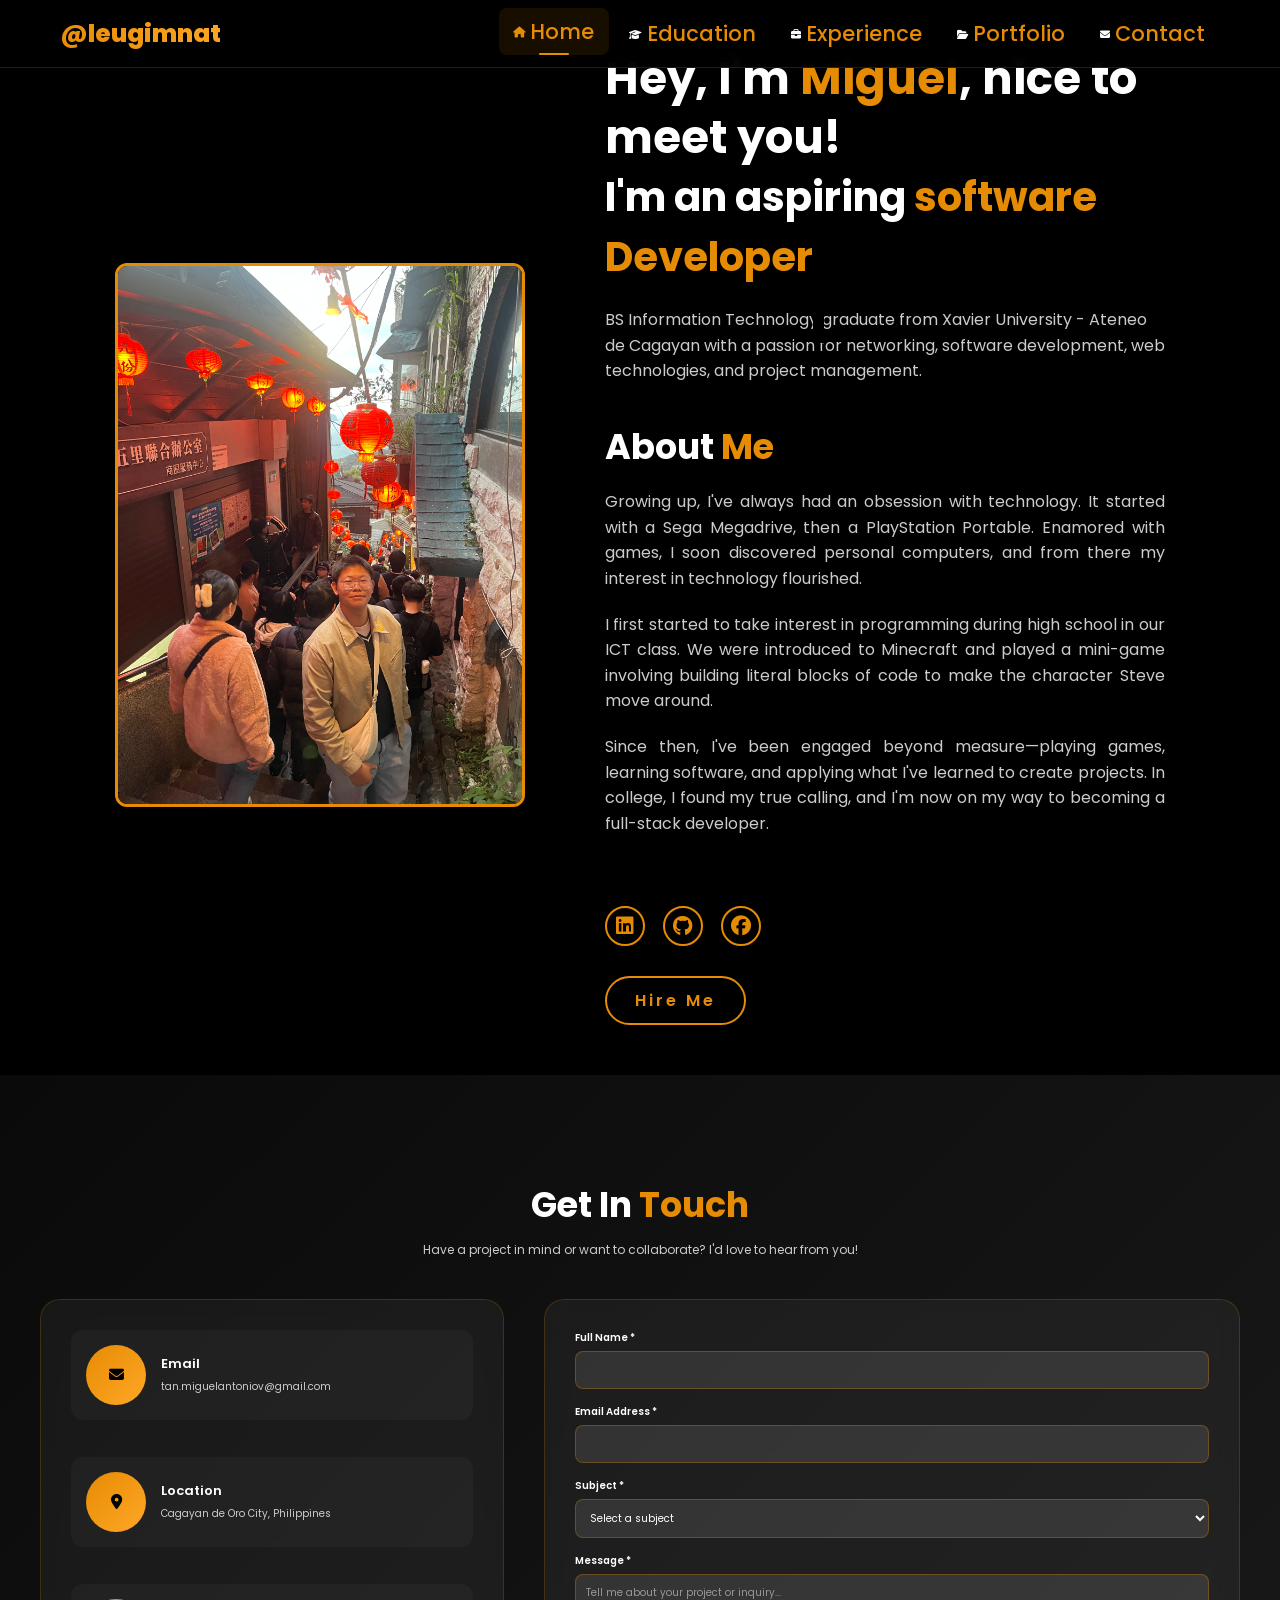
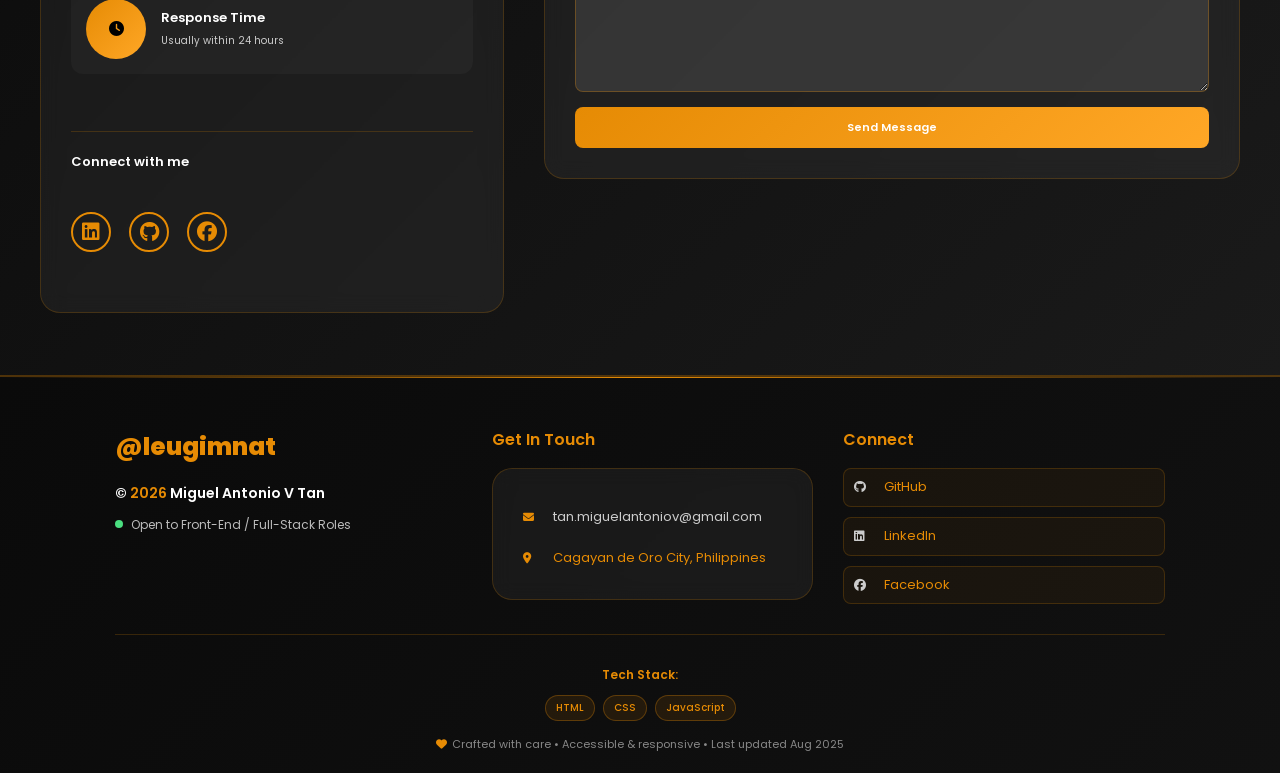
==== commit dffc6651: "Finished Education page" ====
--- a/index.html
+++ b/index.html
@@ -151,7 +151,7 @@
 
                     <div class="contact-social">
                         <h3>Connect with me</h3>
-                        <div class="social-links">
+                        <div class="social-icons">
                             <a href="https://www.linkedin.com/in/miguel-antonio-tan-945499255/" aria-label="LinkedIn Profile">
                                 <i class="fa-brands fa-linkedin"></i>
                             </a>
--- a/style.css
+++ b/style.css
@@ -1229,12 +1229,13 @@
   font-size: 1.3rem;
   font-weight: 600;
   margin-bottom: 1rem;
+  padding: 12px;
 }
 
 .coursework-list,
 .achievement-list {
   list-style: none;
-  padding: 0;
+  padding: 12px;
   margin: 0;
 }
 
@@ -2169,7 +2170,8 @@
 /* Achievements Section */
 .achievements {
   padding: 8rem 0;
-  background: #0a0a0a;
+  background: rgba(230, 139, 4, 0.05);
+  border: 1px solid rgba(230, 139, 4, 0.2);
 }
 
 .achievements-grid {
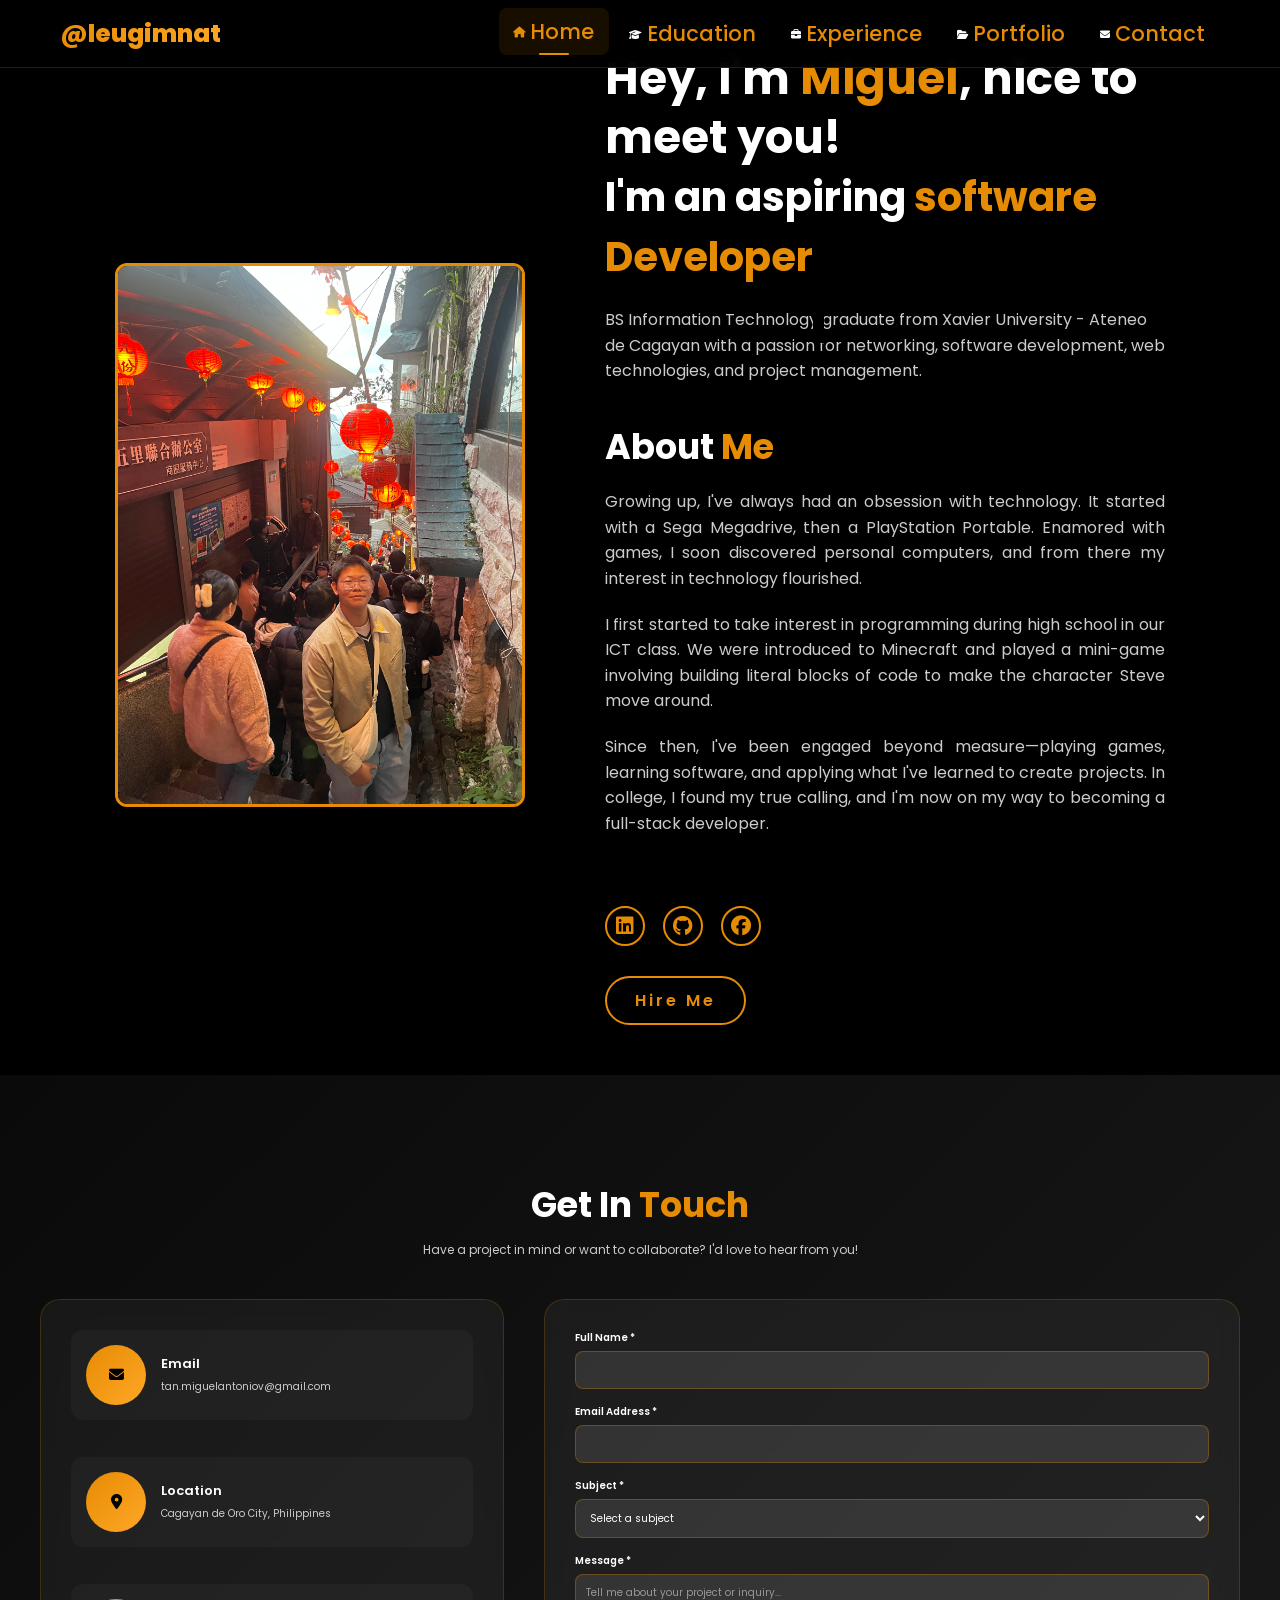
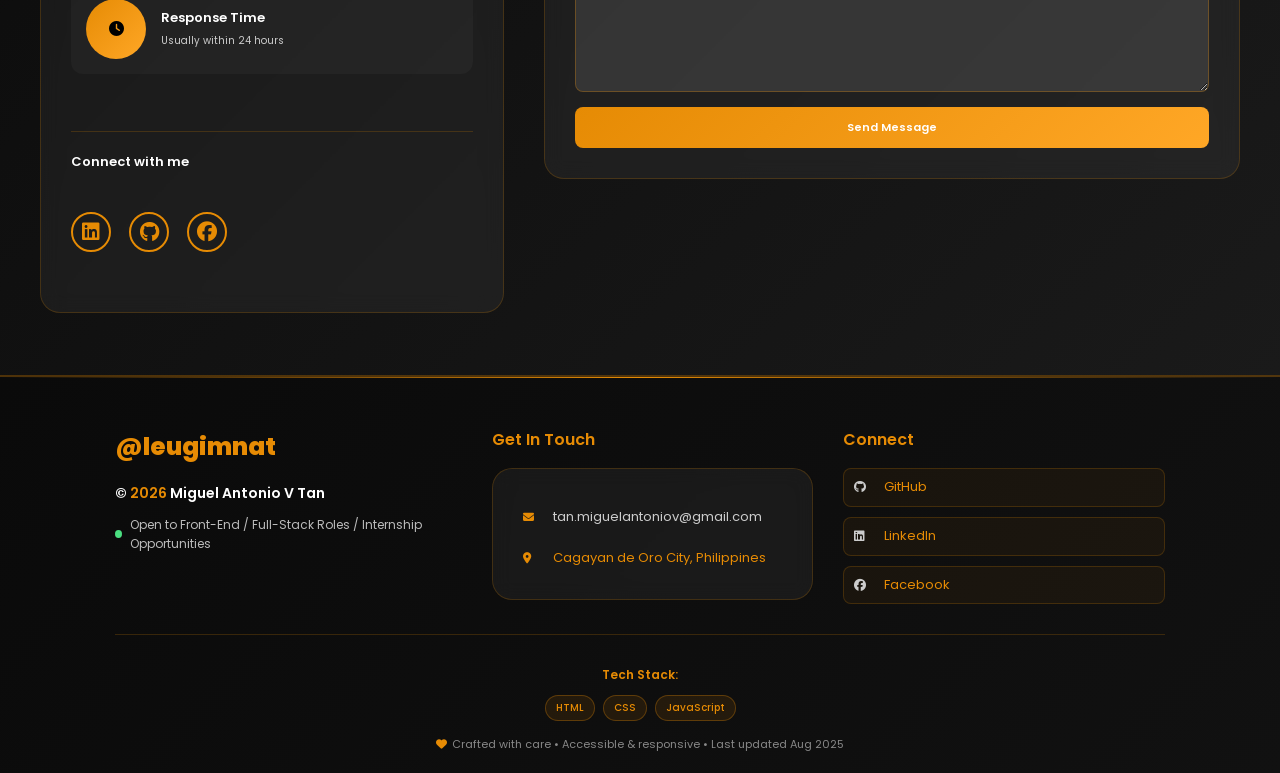
==== commit 6dc59731: "updated footer" ====
--- a/index.html
+++ b/index.html
@@ -216,7 +216,7 @@
         <p class="footer-name">&copy; <span id="year"></span> Miguel Antonio V Tan</p>
         <p class="footer-status">
           <span class="status-indicator"></span>
-          Open to Front-End / Full-Stack Roles
+          Open to Front-End / Full-Stack Roles / Internship Opportunities
         </p>
       </div>
 
--- a/style.css
+++ b/style.css
@@ -1214,7 +1214,7 @@
 
 .location {
   color: #ccc;
-  font-size: 1.1rem;
+  font-size: 1.43rem;
   margin-bottom: 2rem;
 }
 
@@ -1246,6 +1246,7 @@
   padding-left: 2rem;
   position: relative;
   line-height: 1.6;
+  font-size: 1.3rem;
 }
 
 .coursework-list li::before {
@@ -1325,6 +1326,7 @@
   color: #ccc;
   line-height: 1.6;
   margin-bottom: 1.5rem;
+  font-size: 1.3rem;
 }
 
 .cert-status {
@@ -1521,6 +1523,19 @@
 
   .institution {
     font-size: 1.2rem;
+  }
+
+  .location {
+    font-size: 1.56rem;
+  }
+
+  .coursework-list li,
+  .achievement-list li {
+    font-size: 1.43rem;
+  }
+
+  .cert-card p {
+    font-size: 1.43rem;
   }
 
   .cert-card {
@@ -1725,6 +1740,8 @@
   opacity: 0;
   visibility: hidden;
   transition: all 0.3s ease;
+  padding: 2rem;
+  box-sizing: border-box;
 }
 
 .gallery-modal.active {
@@ -1734,18 +1751,24 @@
 
 .modal-content {
   position: relative;
-  max-width: 90%;
-  max-height: 90%;
+  max-width: calc(100vw - 4rem);
+  max-height: calc(100vh - 4rem);
   background: #111;
   border-radius: 15px;
   overflow: hidden;
   border: 2px solid #e68b04;
+  display: flex;
+  align-items: center;
+  justify-content: center;
 }
 
 .modal-image {
-  width: 100%;
+  max-width: 100%;
+  max-height: 100%;
+  width: auto;
   height: auto;
   display: block;
+  object-fit: contain;
 }
 
 .modal-close {
@@ -1795,9 +1818,13 @@
     font-size: 0.9rem;
   }
 
+  .gallery-modal {
+    padding: 1rem;
+  }
+
   .modal-content {
-    max-width: 95%;
-    max-height: 85%;
+    max-width: calc(100vw - 2rem);
+    max-height: calc(100vh - 2rem);
   }
 }
 
@@ -1878,8 +1905,8 @@
 .hero-stats {
   display: flex;
   justify-content: center;
-  gap: 4rem;
-  margin-top: 4rem;
+  gap: 10rem;
+  margin-top: 10rem;
 }
 
 .stat-item {
@@ -1888,14 +1915,14 @@
 
 .stat-number {
   display: block;
-  font-size: 3rem;
+  font-size: 5rem;
   font-weight: 700;
   color: #e68b04;
   margin-bottom: 0.5rem;
 }
 
 .stat-label {
-  font-size: 1.2rem;
+  font-size: 2.5rem;
   color: #ccc;
   font-weight: 500;
 }
@@ -2018,7 +2045,7 @@
 
 .job-description {
   color: #ccc;
-  font-size: 1.2rem;
+  font-size: 1.56rem;
   line-height: 1.7;
   margin-bottom: 2rem;
 }
@@ -2042,7 +2069,7 @@
   padding-left: 2.5rem;
   position: relative;
   line-height: 1.6;
-  font-size: 1.1rem;
+  font-size: 1.43rem;
 }
 
 .responsibility-list li::before {
@@ -2128,7 +2155,7 @@
   color: #ccc;
   line-height: 1.7;
   margin-bottom: 2rem;
-  font-size: 1.1rem;
+  font-size: 1.43rem;
 }
 
 .project-features h5 {
@@ -2150,6 +2177,7 @@
   padding-left: 2rem;
   position: relative;
   line-height: 1.6;
+  font-size: 1.3rem;
 }
 
 .project-features li::before {
@@ -2236,7 +2264,7 @@
   color: #ccc;
   line-height: 1.6;
   margin-bottom: 1.5rem;
-  font-size: 1.1rem;
+  font-size: 1.43rem;
 }
 
 .achievement-year {
@@ -2271,7 +2299,7 @@
   }
 
   .stat-number {
-    font-size: 2.5rem;
+    font-size: 3.5rem;
   }
 
   .work-experience,
@@ -2374,11 +2402,23 @@
   }
 
   .job-description {
-    font-size: 1.1rem;
+    font-size: 1.43rem;
   }
 
   .responsibility-list li {
-    font-size: 1rem;
+    font-size: 1.3rem;
+  }
+
+  .project-description {
+    font-size: 1.3rem;
+  }
+
+  .project-features li {
+    font-size: 1.17rem;
+  }
+
+  .achievement-card p {
+    font-size: 1.3rem;
   }
 
   .project-card {
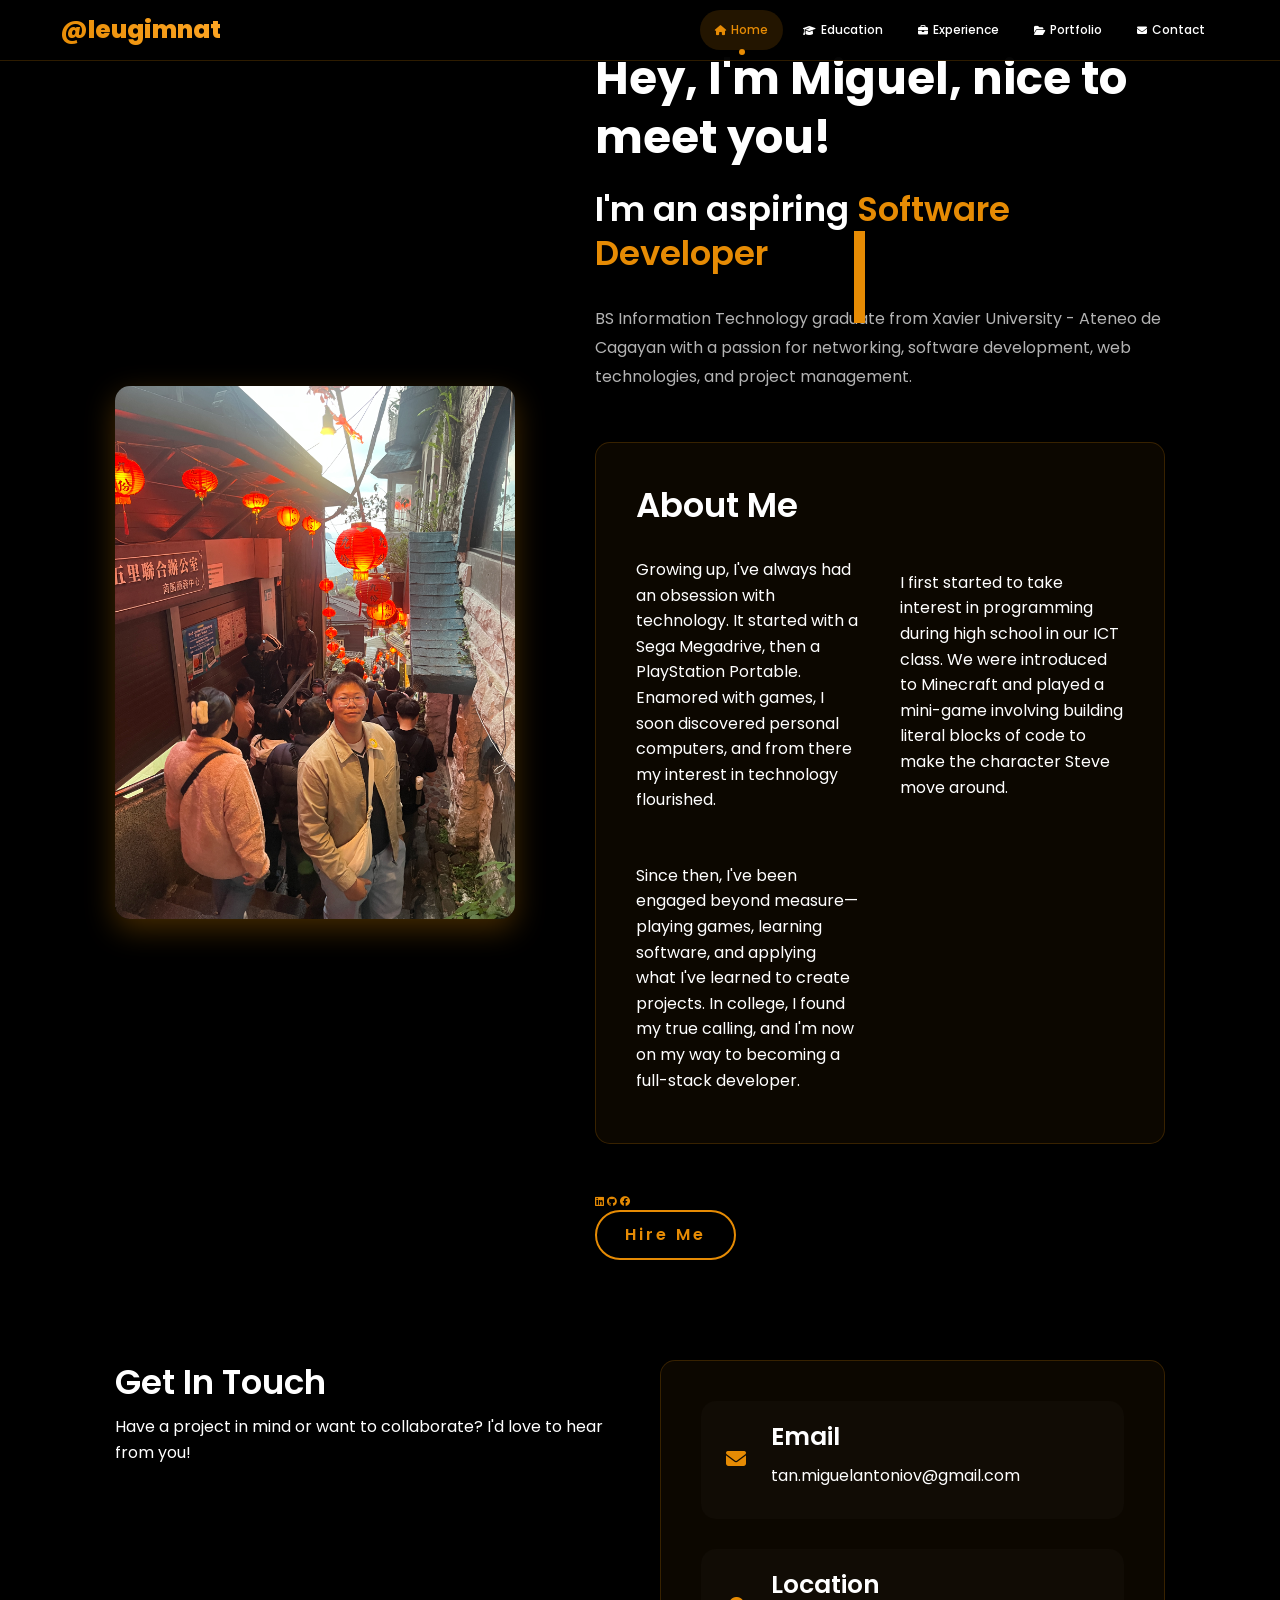
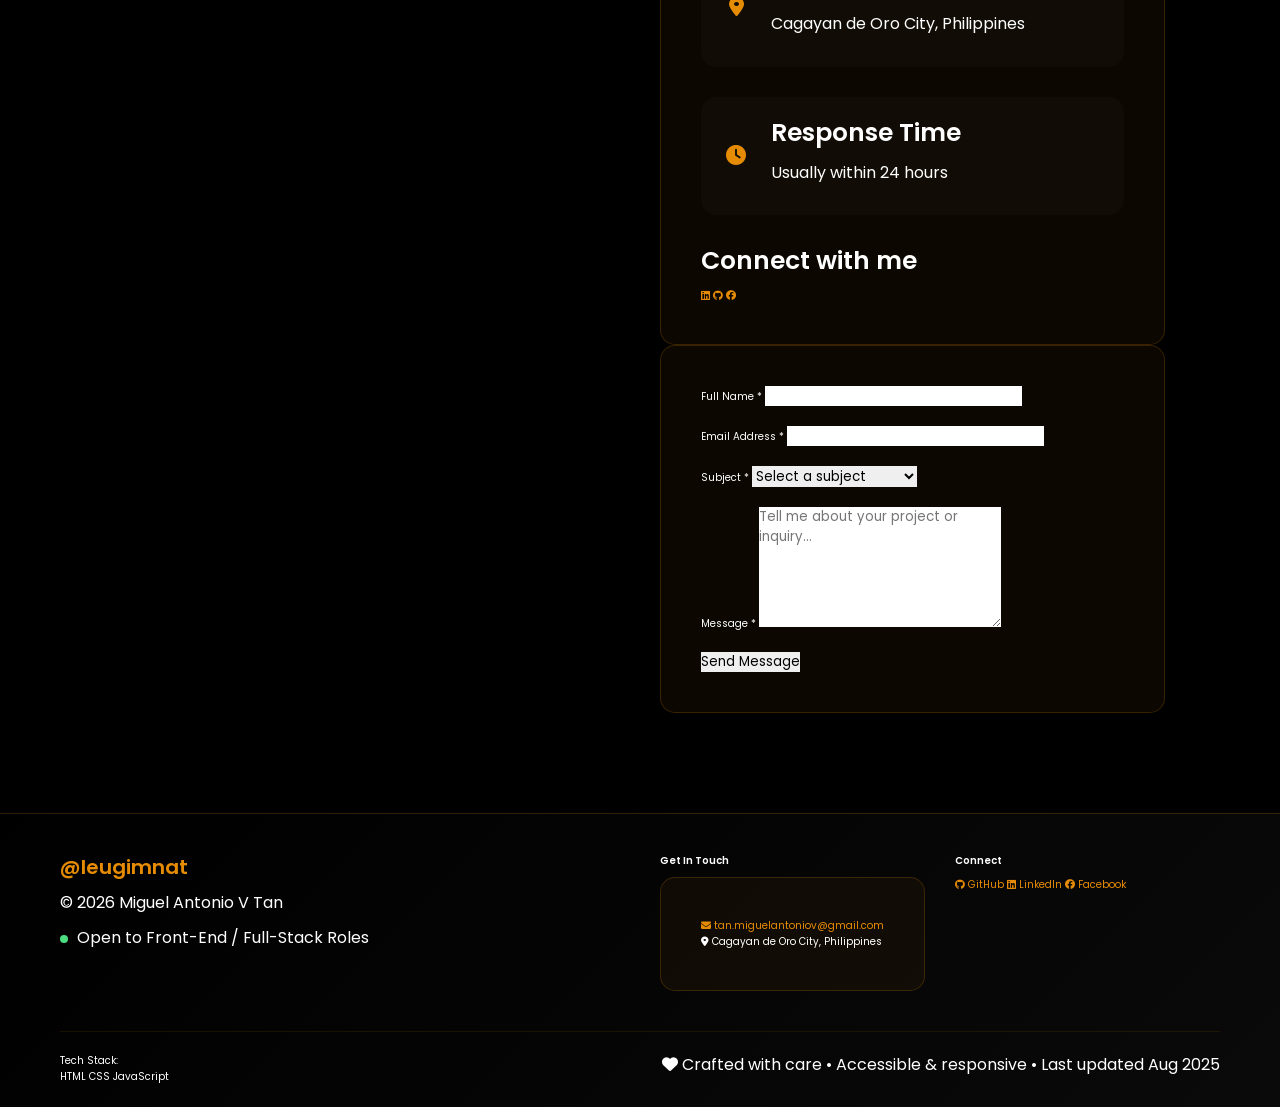
==== commit 255904a8: "Refactored Resume" ====
--- a/index.html
+++ b/index.html
@@ -1,12 +1,34 @@
 <!DOCTYPE html>
 <html lang="en">
-    
 <head>
     <meta charset="UTF-8">
     <meta name="viewport" content="width=device-width, initial-scale=1.0">
-    <link rel="stylesheet" href="https://cdnjs.cloudflare.com/ajax/libs/font-awesome/6.5.2/css/all.min.css">
-    <link rel="stylesheet" href="style.css">
-    <title>Resume Website</title>
+    <meta name="description" content="Miguel Antonio V Tan - BS Information Technology graduate and aspiring software developer from Xavier University - Ateneo de Cagayan">
+    <meta name="keywords" content="Miguel Tan, Software Developer, Web Developer, Full Stack, Information Technology, Xavier University">
+    <meta name="author" content="Miguel Antonio V Tan">
+
+    <!-- Open Graph / Facebook -->
+    <meta property="og:type" content="website">
+    <meta property="og:url" content="https://leugimnat.github.io/">
+    <meta property="og:title" content="Miguel Antonio V Tan - Software Developer">
+    <meta property="og:description" content="BS Information Technology graduate and aspiring software developer">
+    <meta property="og:image" content="images/pt1.JPG">
+
+    <!-- Twitter -->
+    <meta property="twitter:card" content="summary_large_image">
+    <meta property="twitter:url" content="https://leugimnat.github.io/">
+    <meta property="twitter:title" content="Miguel Antonio V Tan - Software Developer">
+    <meta property="twitter:description" content="BS Information Technology graduate and aspiring software developer">
+    <meta property="twitter:image" content="images/pt1.JPG">
+
+    <!-- Favicon -->
+    <link rel="icon" type="image/x-icon" href="/favicon.ico">
+
+    <!-- External Stylesheets -->
+    <link rel="stylesheet" href="https://cdnjs.cloudflare.com/ajax/libs/font-awesome/6.5.2/css/all.min.css" integrity="sha512-SnH5WK+bZxgPHs44uWIX+LLJAJ9/2PkPKZ5QiAj6Ta86w+fsb2TkcmfRyVX3pBnMFcV7oQPJkl9QevSCWr3W6A==" crossorigin="anonymous" referrerpolicy="no-referrer">
+    <link rel="stylesheet" href="css/main.css">
+
+    <title>Miguel Antonio V Tan - Software Developer | Resume</title>
 </head>
 <body>
     <header class="navbar">
@@ -19,31 +41,31 @@
                 <ul class="nav-list">
                     <li class="nav-item">
                         <a href="#home" class="nav-link active" aria-current="page">
-                            <i class="fa-solid fa-house"></i>
+                            <i class="fa-solid fa-house" aria-hidden="true"></i>
                             <span>Home</span>
                         </a>
                     </li>
                     <li class="nav-item">
                         <a href="education.html" class="nav-link">
-                            <i class="fa-solid fa-graduation-cap"></i>
+                            <i class="fa-solid fa-graduation-cap" aria-hidden="true"></i>
                             <span>Education</span>
                         </a>
                     </li>
                     <li class="nav-item">
                         <a href="experience.html" class="nav-link">
-                            <i class="fa-solid fa-briefcase"></i>
+                            <i class="fa-solid fa-briefcase" aria-hidden="true"></i>
                             <span>Experience</span>
                         </a>
                     </li>
                     <li class="nav-item">
-                        <a href="#portfolio" class="nav-link">
-                            <i class="fa-solid fa-folder-open"></i>
+                        <a href="portfolio.html" class="nav-link">
+                            <i class="fa-solid fa-folder-open" aria-hidden="true"></i>
                             <span>Portfolio</span>
                         </a>
                     </li>
                     <li class="nav-item">
                         <a href="#contact" class="nav-link">
-                            <i class="fa-solid fa-envelope"></i>
+                            <i class="fa-solid fa-envelope" aria-hidden="true"></i>
                             <span>Contact</span>
                         </a>
                     </li>
@@ -216,7 +238,7 @@
         <p class="footer-name">&copy; <span id="year"></span> Miguel Antonio V Tan</p>
         <p class="footer-status">
           <span class="status-indicator"></span>
-          Open to Front-End / Full-Stack Roles / Internship Opportunities
+          Open to Front-End / Full-Stack Roles
         </p>
       </div>
 
@@ -271,190 +293,10 @@
     </div>
   </div>
 </footer>
-<script>
-  // Update year
-  document.getElementById('year').textContent = new Date().getFullYear();
-
-  // Mobile menu functionality
-  const mobileMenuToggle = document.querySelector('.mobile-menu-toggle');
-  const navMenu = document.querySelector('.nav-menu');
-  const navLinks = document.querySelectorAll('.nav-link');
-  const navbar = document.querySelector('.navbar');
-
-  // Toggle mobile menu
-  mobileMenuToggle.addEventListener('click', () => {
-    mobileMenuToggle.classList.toggle('active');
-    navMenu.classList.toggle('active');
-
-    // Update aria-expanded attribute
-    const isExpanded = navMenu.classList.contains('active');
-    mobileMenuToggle.setAttribute('aria-expanded', isExpanded);
-  });
-
-  // Close mobile menu when clicking on nav links
-  navLinks.forEach(link => {
-    link.addEventListener('click', () => {
-      mobileMenuToggle.classList.remove('active');
-      navMenu.classList.remove('active');
-      mobileMenuToggle.setAttribute('aria-expanded', 'false');
-    });
-  });
-
-  // Close mobile menu when clicking outside
-  document.addEventListener('click', (e) => {
-    if (!navMenu.contains(e.target) && !mobileMenuToggle.contains(e.target)) {
-      mobileMenuToggle.classList.remove('active');
-      navMenu.classList.remove('active');
-      mobileMenuToggle.setAttribute('aria-expanded', 'false');
-    }
-  });
-
-  // Navbar scroll effect
-  window.addEventListener('scroll', () => {
-    if (window.scrollY > 100) {
-      navbar.classList.add('scrolled');
-    } else {
-      navbar.classList.remove('scrolled');
-    }
-  });
-
-  // Smooth scrolling for navigation links
-  navLinks.forEach(link => {
-    link.addEventListener('click', (e) => {
-      const href = link.getAttribute('href');
-      if (href.startsWith('#')) {
-        e.preventDefault();
-        const targetId = href.substring(1);
-        const targetElement = document.getElementById(targetId);
-
-        if (targetElement) {
-          const offsetTop = targetElement.offsetTop - 80; // Account for fixed navbar
-          window.scrollTo({
-            top: offsetTop,
-            behavior: 'smooth'
-          });
-
-          // Update active link
-          navLinks.forEach(l => l.classList.remove('active'));
-          link.classList.add('active');
-        }
-      }
-    });
-  });
-
-  // Update active link on scroll
-  window.addEventListener('scroll', () => {
-    const sections = document.querySelectorAll('section[id]');
-    const scrollPos = window.scrollY + 100;
-
-    sections.forEach(section => {
-      const sectionTop = section.offsetTop;
-      const sectionHeight = section.offsetHeight;
-      const sectionId = section.getAttribute('id');
-
-      if (scrollPos >= sectionTop && scrollPos < sectionTop + sectionHeight) {
-        navLinks.forEach(link => {
-          link.classList.remove('active');
-          if (link.getAttribute('href') === `#${sectionId}`) {
-            link.classList.add('active');
-          }
-        });
-      }
-    });
-  });
-
-  // Contact Form Functionality
-  const contactForm = document.getElementById('contact-form');
-  const formStatus = document.getElementById('form-status');
-  const submitBtn = contactForm.querySelector('.submit-btn');
-  const btnText = submitBtn.querySelector('.btn-text');
-  const btnLoading = submitBtn.querySelector('.btn-loading');
-
-  // Initialize EmailJS (you'll need to replace with your actual EmailJS credentials)
-  // emailjs.init("YOUR_PUBLIC_KEY"); // Uncomment and add your EmailJS public key
-
-  contactForm.addEventListener('submit', async (e) => {
-    e.preventDefault();
-
-    // Get form data
-    const formData = new FormData(contactForm);
-    const name = formData.get('name');
-    const email = formData.get('email');
-    const subject = formData.get('subject');
-    const message = formData.get('message');
-
-    // Basic validation
-    if (!name || !email || !subject || !message) {
-      showFormStatus('Please fill in all required fields.', 'error');
-      return;
-    }
-
-    // Email validation
-    const emailRegex = /^[^\s@]+@[^\s@]+\.[^\s@]+$/;
-    if (!emailRegex.test(email)) {
-      showFormStatus('Please enter a valid email address.', 'error');
-      return;
-    }
-
-    // Show loading state
-    setLoadingState(true);
-
-    try {
-      // Using Formspree (replace with your Formspree endpoint)
-      const response = await fetch('https://formspree.io/f/mvgqljgn', {
-        method: 'POST',
-        headers: {
-          'Content-Type': 'application/json',
-        },
-        body: JSON.stringify({
-          name: name,
-          email: email,
-          subject: subject,
-          message: message
-        })
-      });
-
-      if (!response.ok) {
-        throw new Error('Failed to send message');
-      }
-
-      // For demo purposes - simulate successful submission
-      await new Promise(resolve => setTimeout(resolve, 2000));
-
-      showFormStatus('Thank you! Your message has been sent successfully. I\'ll get back to you soon!', 'success');
-      contactForm.reset();
-
-    } catch (error) {
-      console.error('Error sending message:', error);
-      showFormStatus('Sorry, there was an error sending your message. Please try again or contact me directly via email.', 'error');
-    } finally {
-      setLoadingState(false);
-    }
-  });
-
-  function setLoadingState(loading) {
-    if (loading) {
-      submitBtn.disabled = true;
-      btnText.style.display = 'none';
-      btnLoading.style.display = 'inline-flex';
-    } else {
-      submitBtn.disabled = false;
-      btnText.style.display = 'inline';
-      btnLoading.style.display = 'none';
-    }
-  }
-
-  function showFormStatus(message, type) {
-    formStatus.textContent = message;
-    formStatus.className = `form-status ${type}`;
-    formStatus.style.display = 'block';
-
-    // Auto-hide success messages after 5 seconds
-    if (type === 'success') {
-      setTimeout(() => {
-        formStatus.style.display = 'none';
-      }, 5000);
-    }
-  }
-</script>
+    <!-- JavaScript Modules -->
+    <script src="js/utils.js"></script>
+    <script src="js/navigation.js"></script>
+    <script src="js/contact-form.js"></script>
+    <script src="js/animations.js"></script>
+    <script src="js/main.js"></script>
 </html>
--- a/css/main.css
+++ b/css/main.css
@@ -0,0 +1,115 @@
+/* ==========================================================================
+   Main Stylesheet - Modular CSS Architecture
+   ========================================================================== */
+
+/* Import all CSS modules in the correct order */
+@import url('./base.css');
+@import url('./components.css');
+@import url('./layout.css');
+@import url('./pages.css');
+
+/* ==========================================================================
+   Additional Utilities and Overrides
+   ========================================================================== */
+
+/* Animation utilities */
+.fade-in {
+  opacity: 0;
+  animation: fadeIn 0.6s ease forwards;
+}
+
+.slide-up {
+  transform: translateY(30px);
+  opacity: 0;
+  animation: slideUp 0.8s ease forwards;
+}
+
+.scale-in {
+  transform: scale(0.9);
+  opacity: 0;
+  animation: scaleIn 0.6s ease forwards;
+}
+
+@keyframes fadeIn {
+  to {
+    opacity: 1;
+  }
+}
+
+@keyframes slideUp {
+  to {
+    transform: translateY(0);
+    opacity: 1;
+  }
+}
+
+@keyframes scaleIn {
+  to {
+    transform: scale(1);
+    opacity: 1;
+  }
+}
+
+/* Scroll animations */
+.animate-on-scroll {
+  opacity: 0;
+  transform: translateY(30px);
+  transition: all 0.8s ease;
+}
+
+.animate-on-scroll.animated {
+  opacity: 1;
+  transform: translateY(0);
+}
+
+/* Focus styles for accessibility */
+*:focus {
+  outline: 2px solid var(--primary-color);
+  outline-offset: 2px;
+}
+
+/* High contrast mode support */
+@media (prefers-contrast: high) {
+  :root {
+    --primary-color: #ffaa00;
+    --text-color: #ffffff;
+    --background-color: #000000;
+    --border-color: #ffaa00;
+  }
+}
+
+/* Reduced motion support */
+@media (prefers-reduced-motion: reduce) {
+  *,
+  *::before,
+  *::after {
+    animation-duration: 0.01ms !important;
+    animation-iteration-count: 1 !important;
+    transition-duration: 0.01ms !important;
+    scroll-behavior: auto !important;
+  }
+}
+
+/* Print styles */
+@media print {
+  .navbar,
+  .mobile-menu-toggle,
+  .contact-form,
+  .btn {
+    display: none !important;
+  }
+  
+  body {
+    background: white !important;
+    color: black !important;
+  }
+  
+  .home {
+    flex-direction: column;
+    min-height: auto;
+  }
+  
+  .section-title {
+    color: black !important;
+  }
+}
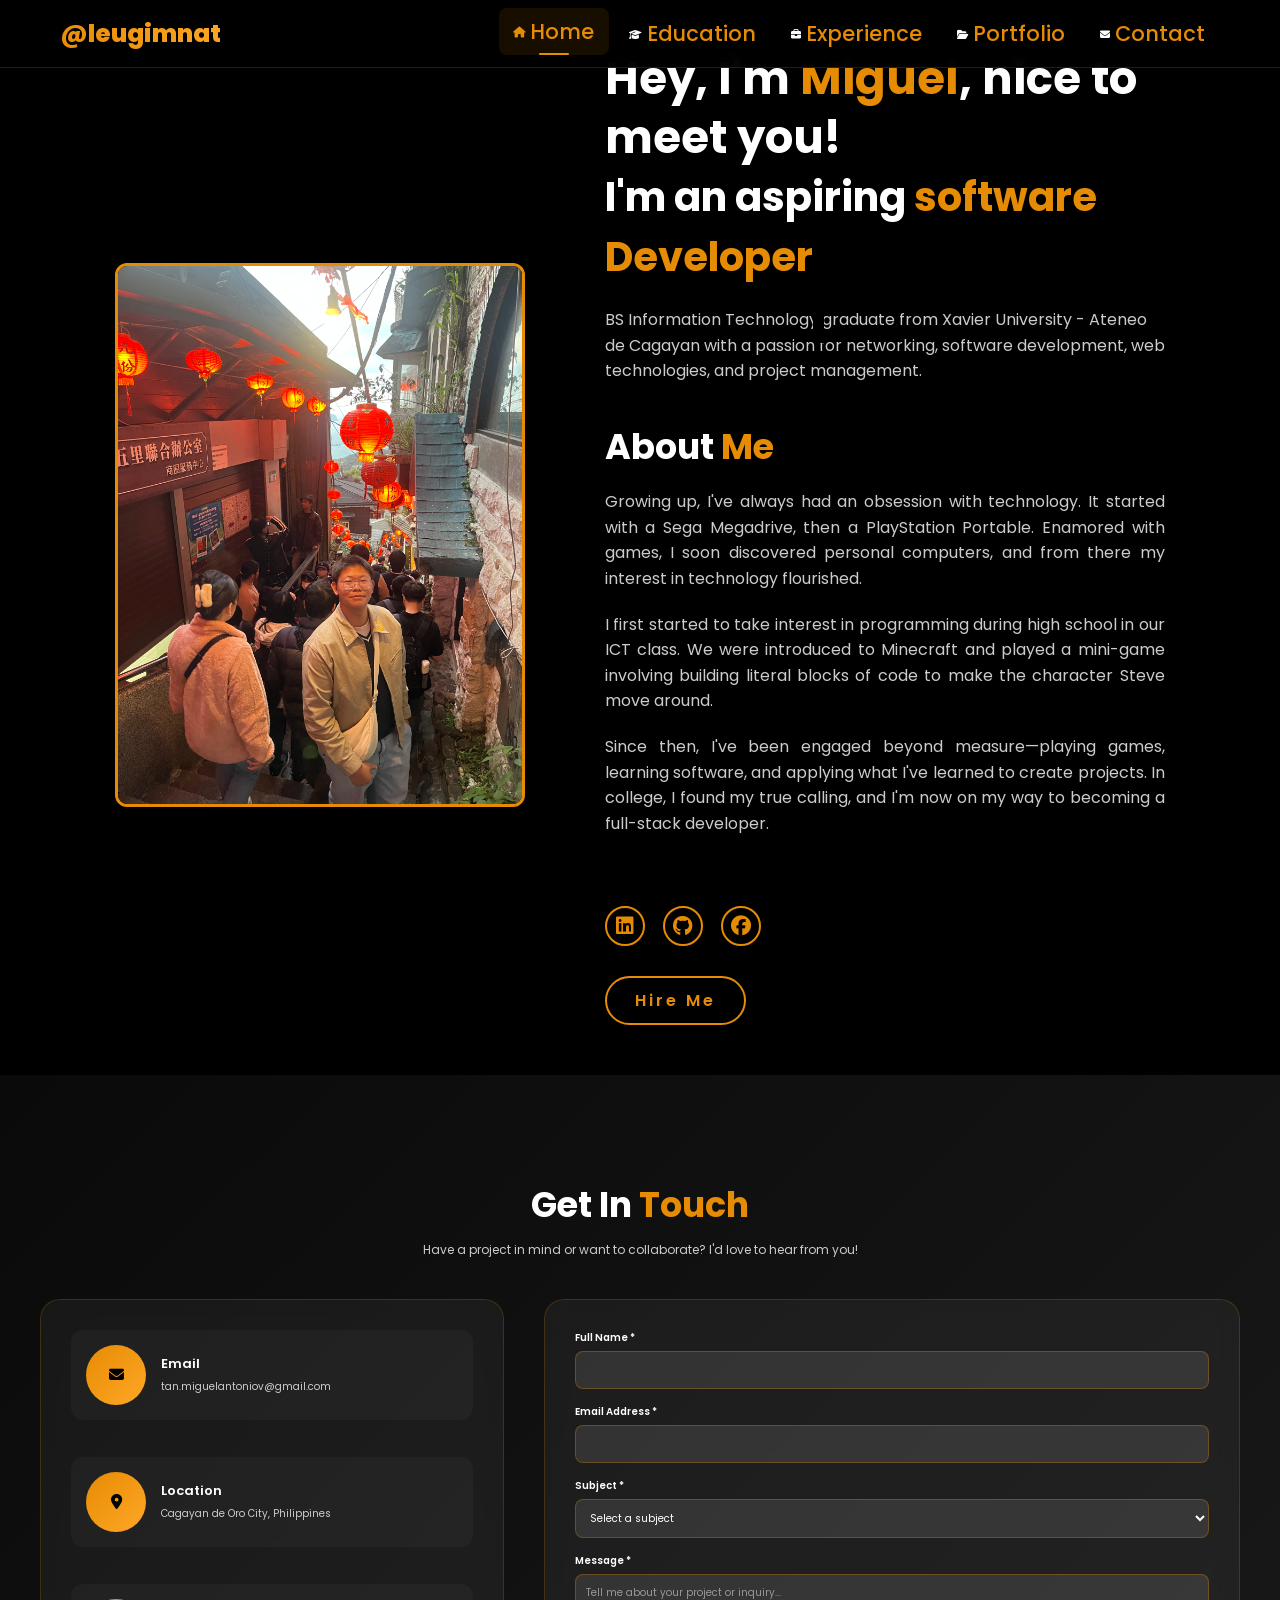
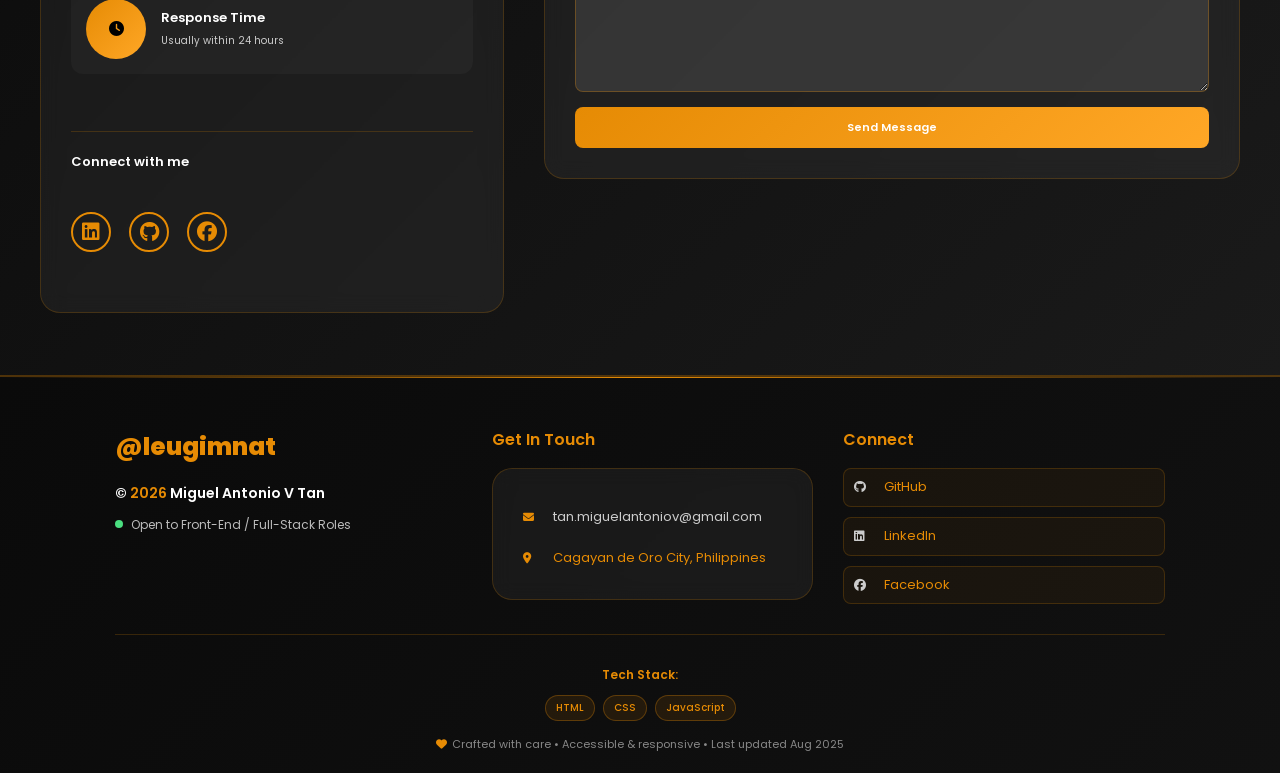
==== commit 5c413720: "Revert "Refactored Resume" This reverts commit 255904a8a403f6398e85015072727f4327548ac0." ====
--- a/index.html
+++ b/index.html
@@ -1,34 +1,12 @@
 <!DOCTYPE html>
 <html lang="en">
+    
 <head>
     <meta charset="UTF-8">
     <meta name="viewport" content="width=device-width, initial-scale=1.0">
-    <meta name="description" content="Miguel Antonio V Tan - BS Information Technology graduate and aspiring software developer from Xavier University - Ateneo de Cagayan">
-    <meta name="keywords" content="Miguel Tan, Software Developer, Web Developer, Full Stack, Information Technology, Xavier University">
-    <meta name="author" content="Miguel Antonio V Tan">
-
-    <!-- Open Graph / Facebook -->
-    <meta property="og:type" content="website">
-    <meta property="og:url" content="https://leugimnat.github.io/">
-    <meta property="og:title" content="Miguel Antonio V Tan - Software Developer">
-    <meta property="og:description" content="BS Information Technology graduate and aspiring software developer">
-    <meta property="og:image" content="images/pt1.JPG">
-
-    <!-- Twitter -->
-    <meta property="twitter:card" content="summary_large_image">
-    <meta property="twitter:url" content="https://leugimnat.github.io/">
-    <meta property="twitter:title" content="Miguel Antonio V Tan - Software Developer">
-    <meta property="twitter:description" content="BS Information Technology graduate and aspiring software developer">
-    <meta property="twitter:image" content="images/pt1.JPG">
-
-    <!-- Favicon -->
-    <link rel="icon" type="image/x-icon" href="/favicon.ico">
-
-    <!-- External Stylesheets -->
-    <link rel="stylesheet" href="https://cdnjs.cloudflare.com/ajax/libs/font-awesome/6.5.2/css/all.min.css" integrity="sha512-SnH5WK+bZxgPHs44uWIX+LLJAJ9/2PkPKZ5QiAj6Ta86w+fsb2TkcmfRyVX3pBnMFcV7oQPJkl9QevSCWr3W6A==" crossorigin="anonymous" referrerpolicy="no-referrer">
-    <link rel="stylesheet" href="css/main.css">
-
-    <title>Miguel Antonio V Tan - Software Developer | Resume</title>
+    <link rel="stylesheet" href="https://cdnjs.cloudflare.com/ajax/libs/font-awesome/6.5.2/css/all.min.css">
+    <link rel="stylesheet" href="style.css">
+    <title>Resume Website</title>
 </head>
 <body>
     <header class="navbar">
@@ -41,31 +19,31 @@
                 <ul class="nav-list">
                     <li class="nav-item">
                         <a href="#home" class="nav-link active" aria-current="page">
-                            <i class="fa-solid fa-house" aria-hidden="true"></i>
+                            <i class="fa-solid fa-house"></i>
                             <span>Home</span>
                         </a>
                     </li>
                     <li class="nav-item">
                         <a href="education.html" class="nav-link">
-                            <i class="fa-solid fa-graduation-cap" aria-hidden="true"></i>
+                            <i class="fa-solid fa-graduation-cap"></i>
                             <span>Education</span>
                         </a>
                     </li>
                     <li class="nav-item">
                         <a href="experience.html" class="nav-link">
-                            <i class="fa-solid fa-briefcase" aria-hidden="true"></i>
+                            <i class="fa-solid fa-briefcase"></i>
                             <span>Experience</span>
                         </a>
                     </li>
                     <li class="nav-item">
-                        <a href="portfolio.html" class="nav-link">
-                            <i class="fa-solid fa-folder-open" aria-hidden="true"></i>
+                        <a href="#portfolio" class="nav-link">
+                            <i class="fa-solid fa-folder-open"></i>
                             <span>Portfolio</span>
                         </a>
                     </li>
                     <li class="nav-item">
                         <a href="#contact" class="nav-link">
-                            <i class="fa-solid fa-envelope" aria-hidden="true"></i>
+                            <i class="fa-solid fa-envelope"></i>
                             <span>Contact</span>
                         </a>
                     </li>
@@ -293,10 +271,190 @@
     </div>
   </div>
 </footer>
-    <!-- JavaScript Modules -->
-    <script src="js/utils.js"></script>
-    <script src="js/navigation.js"></script>
-    <script src="js/contact-form.js"></script>
-    <script src="js/animations.js"></script>
-    <script src="js/main.js"></script>
+<script>
+  // Update year
+  document.getElementById('year').textContent = new Date().getFullYear();
+
+  // Mobile menu functionality
+  const mobileMenuToggle = document.querySelector('.mobile-menu-toggle');
+  const navMenu = document.querySelector('.nav-menu');
+  const navLinks = document.querySelectorAll('.nav-link');
+  const navbar = document.querySelector('.navbar');
+
+  // Toggle mobile menu
+  mobileMenuToggle.addEventListener('click', () => {
+    mobileMenuToggle.classList.toggle('active');
+    navMenu.classList.toggle('active');
+
+    // Update aria-expanded attribute
+    const isExpanded = navMenu.classList.contains('active');
+    mobileMenuToggle.setAttribute('aria-expanded', isExpanded);
+  });
+
+  // Close mobile menu when clicking on nav links
+  navLinks.forEach(link => {
+    link.addEventListener('click', () => {
+      mobileMenuToggle.classList.remove('active');
+      navMenu.classList.remove('active');
+      mobileMenuToggle.setAttribute('aria-expanded', 'false');
+    });
+  });
+
+  // Close mobile menu when clicking outside
+  document.addEventListener('click', (e) => {
+    if (!navMenu.contains(e.target) && !mobileMenuToggle.contains(e.target)) {
+      mobileMenuToggle.classList.remove('active');
+      navMenu.classList.remove('active');
+      mobileMenuToggle.setAttribute('aria-expanded', 'false');
+    }
+  });
+
+  // Navbar scroll effect
+  window.addEventListener('scroll', () => {
+    if (window.scrollY > 100) {
+      navbar.classList.add('scrolled');
+    } else {
+      navbar.classList.remove('scrolled');
+    }
+  });
+
+  // Smooth scrolling for navigation links
+  navLinks.forEach(link => {
+    link.addEventListener('click', (e) => {
+      const href = link.getAttribute('href');
+      if (href.startsWith('#')) {
+        e.preventDefault();
+        const targetId = href.substring(1);
+        const targetElement = document.getElementById(targetId);
+
+        if (targetElement) {
+          const offsetTop = targetElement.offsetTop - 80; // Account for fixed navbar
+          window.scrollTo({
+            top: offsetTop,
+            behavior: 'smooth'
+          });
+
+          // Update active link
+          navLinks.forEach(l => l.classList.remove('active'));
+          link.classList.add('active');
+        }
+      }
+    });
+  });
+
+  // Update active link on scroll
+  window.addEventListener('scroll', () => {
+    const sections = document.querySelectorAll('section[id]');
+    const scrollPos = window.scrollY + 100;
+
+    sections.forEach(section => {
+      const sectionTop = section.offsetTop;
+      const sectionHeight = section.offsetHeight;
+      const sectionId = section.getAttribute('id');
+
+      if (scrollPos >= sectionTop && scrollPos < sectionTop + sectionHeight) {
+        navLinks.forEach(link => {
+          link.classList.remove('active');
+          if (link.getAttribute('href') === `#${sectionId}`) {
+            link.classList.add('active');
+          }
+        });
+      }
+    });
+  });
+
+  // Contact Form Functionality
+  const contactForm = document.getElementById('contact-form');
+  const formStatus = document.getElementById('form-status');
+  const submitBtn = contactForm.querySelector('.submit-btn');
+  const btnText = submitBtn.querySelector('.btn-text');
+  const btnLoading = submitBtn.querySelector('.btn-loading');
+
+  // Initialize EmailJS (you'll need to replace with your actual EmailJS credentials)
+  // emailjs.init("YOUR_PUBLIC_KEY"); // Uncomment and add your EmailJS public key
+
+  contactForm.addEventListener('submit', async (e) => {
+    e.preventDefault();
+
+    // Get form data
+    const formData = new FormData(contactForm);
+    const name = formData.get('name');
+    const email = formData.get('email');
+    const subject = formData.get('subject');
+    const message = formData.get('message');
+
+    // Basic validation
+    if (!name || !email || !subject || !message) {
+      showFormStatus('Please fill in all required fields.', 'error');
+      return;
+    }
+
+    // Email validation
+    const emailRegex = /^[^\s@]+@[^\s@]+\.[^\s@]+$/;
+    if (!emailRegex.test(email)) {
+      showFormStatus('Please enter a valid email address.', 'error');
+      return;
+    }
+
+    // Show loading state
+    setLoadingState(true);
+
+    try {
+      // Using Formspree (replace with your Formspree endpoint)
+      const response = await fetch('https://formspree.io/f/mvgqljgn', {
+        method: 'POST',
+        headers: {
+          'Content-Type': 'application/json',
+        },
+        body: JSON.stringify({
+          name: name,
+          email: email,
+          subject: subject,
+          message: message
+        })
+      });
+
+      if (!response.ok) {
+        throw new Error('Failed to send message');
+      }
+
+      // For demo purposes - simulate successful submission
+      await new Promise(resolve => setTimeout(resolve, 2000));
+
+      showFormStatus('Thank you! Your message has been sent successfully. I\'ll get back to you soon!', 'success');
+      contactForm.reset();
+
+    } catch (error) {
+      console.error('Error sending message:', error);
+      showFormStatus('Sorry, there was an error sending your message. Please try again or contact me directly via email.', 'error');
+    } finally {
+      setLoadingState(false);
+    }
+  });
+
+  function setLoadingState(loading) {
+    if (loading) {
+      submitBtn.disabled = true;
+      btnText.style.display = 'none';
+      btnLoading.style.display = 'inline-flex';
+    } else {
+      submitBtn.disabled = false;
+      btnText.style.display = 'inline';
+      btnLoading.style.display = 'none';
+    }
+  }
+
+  function showFormStatus(message, type) {
+    formStatus.textContent = message;
+    formStatus.className = `form-status ${type}`;
+    formStatus.style.display = 'block';
+
+    // Auto-hide success messages after 5 seconds
+    if (type === 'success') {
+      setTimeout(() => {
+        formStatus.style.display = 'none';
+      }, 5000);
+    }
+  }
+</script>
 </html>
--- a/style.css
+++ b/style.css
@@ -0,0 +1,2632 @@
+@import url('https://fonts.googleapis.com/css2?family=Poppins:wght@100;200;300;400;500;600&display=swap');
+
+*{
+    margin: 0;
+    padding: 0;
+    box-sizing: border-box;
+    text-decoration: none;
+    border: none;
+    outline: none;
+    font-family: 'Poppins', sans-serif;
+}
+
+html{
+    font-size: 62.5%;
+}
+
+body{
+    width: 100%;
+    height: 100vh;
+    overflow-x: hidden;
+    background-color: black;
+    color: white;
+}
+
+/* Enhanced Navbar Styles */
+.navbar {
+    position: fixed;
+    top: 0;
+    left: 0;
+    width: 100%;
+    background: rgba(0, 0, 0, 0.95);
+    -webkit-backdrop-filter: blur(10px);
+    backdrop-filter: blur(10px);
+    border-bottom: 1px solid rgba(230, 139, 4, 0.2);
+    z-index: 1000;
+    transition: all 0.3s ease;
+}
+
+.navbar.scrolled {
+    background: rgba(0, 0, 0, 0.98);
+    box-shadow: 0 2px 20px rgba(0, 0, 0, 0.3);
+}
+
+.nav-container {
+    max-width: 1200px;
+    margin: 0 auto;
+    padding: 1rem 2rem;
+    display: flex;
+    justify-content: space-between;
+    align-items: center;
+}
+
+/* Logo Styles */
+.logo {
+    text-decoration: none;
+    display: flex;
+    align-items: center;
+    transition: all 0.3s ease;
+}
+
+.logo-text {
+    font-size: 2.5rem;
+    color: #e68b04;
+    font-weight: 800;
+    background: linear-gradient(45deg, #e68b04, #ffa726);
+    -webkit-background-clip: text;
+    background-clip: text;
+    -webkit-text-fill-color: transparent;
+    transition: all 0.3s ease;
+}
+
+.logo:hover .logo-text {
+    transform: scale(1.05);
+    filter: brightness(1.2);
+}
+
+/* Navigation Menu */
+.nav-menu {
+    display: flex;
+}
+
+.nav-list {
+    display: flex;
+    list-style: none;
+    margin: 0;
+    padding: 0;
+    gap: 0.5rem;
+}
+
+.nav-item {
+    position: relative;
+}
+
+.nav-link {
+    display: flex;
+    align-items: center;
+    gap: 0.5rem;
+    padding: 0.8rem 1.5rem;
+    color: #fff;
+    text-decoration: none;
+    font-size: 2.1rem;
+    font-weight: 500;
+    border-radius: 8px;
+    transition: all 0.3s ease;
+    position: relative;
+    overflow: hidden;
+}
+
+.nav-link::before {
+    content: '';
+    position: absolute;
+    top: 0;
+    left: -100%;
+    width: 100%;
+    height: 100%;
+    background: linear-gradient(90deg, transparent, rgba(230, 139, 4, 0.1), transparent);
+    transition: left 0.5s ease;
+}
+
+.nav-link:hover::before {
+    left: 100%;
+}
+
+.nav-link i {
+    font-size: 1rem;
+    transition: all 0.3s ease;
+}
+
+.nav-link:hover,
+.nav-link.active {
+    color: #e68b04;
+    background: rgba(230, 139, 4, 0.1);
+    transform: translateY(-2px);
+}
+
+.nav-link:hover i,
+.nav-link.active i {
+    transform: scale(1.1);
+}
+
+.nav-link.active::after {
+    content: '';
+    position: absolute;
+    bottom: 0;
+    left: 50%;
+    transform: translateX(-50%);
+    width: 30px;
+    height: 2px;
+    background: #e68b04;
+    border-radius: 2px;
+}
+
+/* Mobile Menu Toggle */
+.mobile-menu-toggle {
+    display: none;
+    flex-direction: column;
+    justify-content: space-around;
+    width: 30px;
+    height: 30px;
+    background: transparent;
+    border: none;
+    cursor: pointer;
+    padding: 0;
+    z-index: 1001;
+}
+
+.hamburger-line {
+    width: 100%;
+    height: 3px;
+    background: #e68b04;
+    border-radius: 2px;
+    transition: all 0.3s ease;
+    transform-origin: center;
+}
+
+.mobile-menu-toggle:hover .hamburger-line {
+    background: #ffa726;
+}
+
+.mobile-menu-toggle.active .hamburger-line:nth-child(1) {
+    transform: rotate(45deg) translate(7px, 7px);
+}
+
+.mobile-menu-toggle.active .hamburger-line:nth-child(2) {
+    opacity: 0;
+}
+
+.mobile-menu-toggle.active .hamburger-line:nth-child(3) {
+    transform: rotate(-45deg) translate(7px, -7px);
+}
+
+/* Mobile Responsive Styles */
+@media (max-width: 768px) {
+    .nav-container {
+        padding: 1rem;
+    }
+
+    .logo-text {
+        font-size: 2rem;
+    }
+
+    .mobile-menu-toggle {
+        display: flex;
+    }
+
+    .nav-menu {
+        position: fixed;
+        top: 0;
+        right: -100%;
+        width: 280px;
+        height: 100vh;
+        background: rgba(10, 10, 10, 0.98);
+        -webkit-backdrop-filter: blur(20px);
+        backdrop-filter: blur(20px);
+        border-left: 1px solid rgba(230, 139, 4, 0.3);
+        transition: right 0.3s ease;
+        padding-top: 80px;
+        z-index: 999;
+    }
+
+    .nav-menu.active {
+        right: 0;
+    }
+
+    .nav-list {
+        flex-direction: column;
+        gap: 0;
+        padding: 2rem 1rem;
+    }
+
+    .nav-link {
+        padding: 1.2rem 1.5rem;
+        font-size: 1.2rem;
+        border-radius: 0;
+        border-bottom: 1px solid rgba(230, 139, 4, 0.1);
+    }
+
+    .nav-link:hover,
+    .nav-link.active {
+        background: rgba(230, 139, 4, 0.15);
+        transform: translateX(10px);
+        border-left: 3px solid #e68b04;
+    }
+
+    .nav-link.active::after {
+        display: none;
+    }
+
+    .nav-link i {
+        font-size: 1.1rem;
+    }
+}
+
+@media (max-width: 480px) {
+    .nav-container {
+        padding: 0.8rem;
+    }
+
+    .logo-text {
+        font-size: 1.8rem;
+    }
+
+    .nav-menu {
+        width: 100%;
+        right: -100%;
+    }
+
+    .nav-list {
+        padding: 1.5rem;
+    }
+
+    .nav-link {
+        padding: 1rem 1.2rem;
+        font-size: 1.1rem;
+    }
+}
+
+section{
+    min-height: 100vh;
+    padding: 5rem 9% 5rem;
+}
+
+.home{
+    display: flex;
+    justify-content: center;
+    align-items: center;
+    gap: 8rem;
+    background-color: black;
+}
+
+.home .home-content h1{
+    font-size: 4.5rem;
+    font-weight: 700;
+    line-height: 1.3;
+}
+
+span{
+    color: #e68b04;
+}
+
+.home-content h3{
+    font-size: 4rem;
+    margin-bottom: 1rem;
+    font-weight: 700;
+}
+
+.home-content p{
+    font-size: 1.6rem;
+    line-height: 1.6;
+    margin-bottom: 1.5rem;
+}
+
+/* Home Content Sections */
+.intro-section {
+    margin-bottom: 4rem;
+}
+
+.intro-description {
+    max-width: 600px;
+    color: #ccc;
+    margin-top: 2rem;
+}
+
+.about-section {
+    margin-bottom: 4rem;
+}
+
+.about-section h2 {
+    font-size: 3.5rem;
+    font-weight: 700;
+    margin-bottom: 2rem;
+    line-height: 1.3;
+}
+
+.about-content {
+    max-width: 700px;
+}
+
+.about-content p {
+    color: #ccc;
+    margin-bottom: 2rem;
+    text-align: justify;
+}
+
+.contact-section {
+    margin-top: 3rem;
+}
+
+/* Contact Page Styles */
+.contact {
+    min-height: 100vh;
+    padding: 8rem 2rem 4rem;
+    background: linear-gradient(135deg, #0a0a0a 0%, #1a1a1a 100%);
+    display: flex;
+    align-items: center;
+}
+
+.contact-container {
+    max-width: 1200px;
+    margin: 0 auto;
+    width: 100%;
+}
+
+.contact-header {
+    text-align: center;
+    margin-bottom: 4rem;
+}
+
+.contact-header h2 {
+    font-size: 3.5rem;
+    font-weight: 700;
+    color: #fff;
+    margin-bottom: 1rem;
+}
+
+.contact-header h2 span {
+    color: #e68b04;
+}
+
+.contact-header p {
+    font-size: 1.2rem;
+    color: #ccc;
+    max-width: 600px;
+    margin: 0 auto;
+}
+
+.contact-content {
+    display: grid;
+    grid-template-columns: 1fr 1.5fr;
+    gap: 4rem;
+    align-items: start;
+}
+
+/* Contact Info Styles */
+.contact-info {
+    background: rgba(255, 255, 255, 0.05);
+    padding: 3rem;
+    border-radius: 20px;
+    border: 1px solid rgba(230, 139, 4, 0.2);
+    -webkit-backdrop-filter: blur(10px);
+    backdrop-filter: blur(10px);
+}
+
+.contact-item {
+    display: flex;
+    align-items: center;
+    gap: 1.5rem;
+    margin-bottom: 2.5rem;
+    padding: 1.5rem;
+    background: rgba(255, 255, 255, 0.03);
+    border-radius: 12px;
+    transition: all 0.3s ease;
+}
+
+.contact-item:hover {
+    background: rgba(230, 139, 4, 0.1);
+    transform: translateX(10px);
+}
+
+.contact-icon {
+    width: 60px;
+    height: 60px;
+    background: linear-gradient(135deg, #e68b04, #ffa726);
+    border-radius: 50%;
+    display: flex;
+    align-items: center;
+    justify-content: center;
+    font-size: 1.5rem;
+    color: #000;
+    flex-shrink: 0;
+}
+
+.contact-details h3 {
+    font-size: 1.3rem;
+    font-weight: 600;
+    color: #fff;
+    margin-bottom: 0.5rem;
+}
+
+.contact-details p {
+    color: #ccc;
+    font-size: 1rem;
+}
+
+.contact-social {
+    margin-top: 2rem;
+    padding-top: 2rem;
+    border-top: 1px solid rgba(230, 139, 4, 0.2);
+}
+
+.contact-social h3 {
+    font-size: 1.3rem;
+    font-weight: 600;
+    color: #fff;
+    margin-bottom: 1rem;
+}
+
+.contact-social .social-links {
+    display: flex;
+    gap: 1rem;
+}
+
+.contact-social .social-links a {
+    width: 45px;
+    height: 45px;
+    background: rgba(255, 255, 255, 0.1);
+    border-radius: 50%;
+    display: flex;
+    align-items: center;
+    justify-content: center;
+    color: #ccc;
+    font-size: 1.2rem;
+    transition: all 0.3s ease;
+    text-decoration: none;
+}
+
+.contact-social .social-links a:hover {
+    background: #e68b04;
+    color: #000;
+    transform: translateY(-3px);
+}
+
+/* Contact Form Styles */
+.contact-form-container {
+    background: rgba(255, 255, 255, 0.05);
+    padding: 3rem;
+    border-radius: 20px;
+    border: 1px solid rgba(230, 139, 4, 0.2);
+    -webkit-backdrop-filter: blur(10px);
+    backdrop-filter: blur(10px);
+}
+
+.contact-form {
+    display: flex;
+    flex-direction: column;
+    gap: 1.5rem;
+}
+
+.form-group {
+    display: flex;
+    flex-direction: column;
+}
+
+.form-group label {
+    font-size: 1rem;
+    font-weight: 600;
+    color: #fff;
+    margin-bottom: 0.5rem;
+}
+
+.form-group input,
+.form-group select,
+.form-group textarea {
+    padding: 1rem;
+    background: rgba(255, 255, 255, 0.1);
+    border: 1px solid rgba(230, 139, 4, 0.3);
+    border-radius: 8px;
+    color: #fff;
+    font-size: 1rem;
+    transition: all 0.3s ease;
+    resize: vertical;
+}
+
+.form-group input:focus,
+.form-group select:focus,
+.form-group textarea:focus {
+    outline: none;
+    border-color: #e68b04;
+    background: rgba(255, 255, 255, 0.15);
+    box-shadow: 0 0 0 3px rgba(230, 139, 4, 0.1);
+}
+
+.form-group input::placeholder,
+.form-group textarea::placeholder {
+    color: #999;
+}
+
+.form-group select option {
+    background: #1a1a1a;
+    color: #fff;
+}
+
+.btn-text {
+  color:white;
+}
+
+.submit-btn {
+    padding: 1.2rem 2rem;
+    background: linear-gradient(135deg, #e68b04, #ffa726);
+    border: none;
+    border-radius: 8px;
+    color: #000;
+    font-size: 1.1rem;
+    font-weight: 600;
+    cursor: pointer;
+    transition: all 0.3s ease;
+    position: relative;
+    overflow: hidden;
+}
+
+.submit-btn:hover {
+    transform: translateY(-2px);
+    box-shadow: 0 10px 30px rgba(230, 139, 4, 0.3);
+}
+
+.submit-btn:active {
+    transform: translateY(0);
+}
+
+.submit-btn:disabled {
+    opacity: 0.7;
+    cursor: not-allowed;
+    transform: none;
+}
+
+.btn-loading {
+    display: none;
+    color:white;
+    align-items: center;
+    gap: 0.5rem;
+}
+
+.form-status {
+    margin-top: 1rem;
+    padding: 1rem;
+    border-radius: 8px;
+    font-weight: 600;
+    text-align: center;
+    display: none;
+}
+
+.form-status.success {
+    background: rgba(76, 175, 80, 0.2);
+    border: 1px solid #4caf50;
+    color: #4caf50;
+}
+
+.form-status.error {
+    background: rgba(244, 67, 54, 0.2);
+    border: 1px solid #f44336;
+    color: #f44336;
+}
+
+/* Contact Responsive Styles */
+@media (max-width: 768px) {
+    .contact {
+        padding: 6rem 1rem 2rem;
+    }
+
+    .contact-header h2 {
+        font-size: 2.5rem;
+    }
+
+    .contact-content {
+        grid-template-columns: 1fr;
+        gap: 2rem;
+    }
+
+    .contact-info,
+    .contact-form-container {
+        padding: 2rem;
+    }
+
+    .contact-item {
+        flex-direction: column;
+        text-align: center;
+        gap: 1rem;
+    }
+
+    .contact-item:hover {
+        transform: translateY(-5px);
+    }
+
+    .contact-social .social-links {
+        justify-content: center;
+    }
+}
+
+.home-img img {
+    position: relative;
+    width: 32vw;
+    cursor: pointer;
+    border-radius: 12px;
+    border: 3px solid #e68b04;
+    transition: box-shadow 0.3s ease, transform 0.3s ease;
+}
+
+.home-img img:hover {
+    box-shadow: 0 0 20px #e68b04;
+    transform: scale(1.03);
+}
+
+
+.social-icons a{
+    display: inline-flex;
+    justify-content: center;
+    align-items: center;
+    width: 4rem;
+    height: 4rem;
+    background-color: transparent;
+    border: 0.2rem solid #e68b04;
+    font-size: 2rem;
+    border-radius: 50%;
+    margin: 3rem 1.5rem 3rem 0;
+    transition: 0.3s ease;
+    color: #e68b04;
+}
+
+.social-icons a:hover{
+    color: black;
+    transform: scale(1.3) translateY(-5px);
+    background-color: #e68b04;
+    box-shadow: 0  0 25px #e68b04;
+}
+
+.btn{
+    display: inline-block;
+    padding: 1rem 2.8rem;
+    background-color: black;
+    border-radius: 4rem;
+    font-size: 1.6rem;
+    color: #e68b04;
+    letter-spacing: 0.3rem;
+    font-weight: 600;
+    border: 2px solid #e68b04;
+    transition: 0.3s ease;
+    cursor: pointer;
+}
+
+.btn:hover{
+    transform: scale3d(1.03);
+    background-color: #e68b04;
+    color: black;
+    box-shadow: 0 0 25px #e68b04;
+}
+
+.typing-text{
+    font-size: 34px;
+    font-weight: 600;
+    min-width: 280px;
+}
+
+.typing-text span{
+    position: relative;
+}
+
+.typing-text span::before{
+    content: "software Developer";
+    color: #e68b04;
+    animation: words 20s infinite;
+}
+
+.typing-text span::after{
+    content: "";
+    background-color: black;
+    position: absolute;
+    width: calc(100% + 8px);
+    height: 100%;
+    border-left: 3px solid black;
+    right: -8;
+    animation: cursor 0.6s infinite;
+}
+
+@keyframes cursor{
+    to{
+        border-left: 3px solid #e68b04;
+    }
+}
+
+@keyframes words{
+    0%, 20%{
+        content: "Web Developer";
+    }
+    21%, 40%{
+        content: "Project Manager";
+    }
+    41%, 60%{
+        content: "Web Designer";
+    }
+    61%, 80%{
+        content: "MERN Stack Developer";
+    }
+    81%, 100%{
+        content: "MEAN Stack Developer";
+    }
+}
+
+@media (max-width: 1000px){
+    .home{
+        gap: 4rem;
+    }
+}
+
+@media(max-width:995px){
+    .home{
+        flex-direction: column;
+        margin: 5rem 4rem;
+    }
+
+    .home .home-content h3{
+        font-size: 2.5rem;
+    }
+
+    .home-content h1{
+        font-size: 5rem;
+    }
+
+    .about-section h2 {
+        font-size: 3rem;
+    }
+
+    .intro-section {
+        margin-bottom: 3rem;
+    }
+
+    .about-section {
+        margin-bottom: 3rem;
+    }
+
+    .about-content p {
+        text-align: left;
+    }
+
+    .home-img img{
+        width: 70vw;
+        margin-top: 4rem;
+    }
+}
+
+/* Footer Styles */
+.site-footer {
+  background: linear-gradient(135deg, #0a0a0a 0%, #111 100%);
+  padding: 5rem 9% 2rem;
+  font-size: 1.3rem;
+  line-height: 1.6;
+  border-top: 2px solid rgba(230,139,4,0.3);
+  position: relative;
+}
+
+.site-footer::before {
+  content: '';
+  position: absolute;
+  top: 0;
+  left: 0;
+  right: 0;
+  height: 1px;
+  background: linear-gradient(90deg, transparent, #e68b04, transparent);
+}
+
+.footer-inner {
+  max-width: 1200px;
+  margin: 0 auto;
+}
+
+.footer-main {
+  display: grid;
+  grid-template-columns: 1fr 2fr;
+  gap: 4rem;
+  margin-bottom: 3rem;
+  padding-bottom: 3rem;
+  border-bottom: 1px solid rgba(230,139,4,0.2);
+}
+
+/* Footer Brand */
+.footer-brand {
+  display: flex;
+  flex-direction: column;
+  gap: 1rem;
+}
+
+.footer-logo {
+  font-size: 2.5rem;
+  color: #e68b04;
+  font-weight: 800;
+  margin: 0;
+  margin-bottom: 0.5rem;
+}
+
+.footer-name {
+  font-weight: 600;
+  font-size: 1.4rem;
+  color: #fff;
+  margin: 0;
+}
+
+.footer-status {
+  color: #bbb;
+  font-size: 1.2rem;
+  display: flex;
+  align-items: center;
+  gap: 0.8rem;
+  margin: 0;
+}
+
+.status-indicator {
+  width: 8px;
+  height: 8px;
+  background: #4ade80;
+  border-radius: 50%;
+  animation: pulse 2s infinite;
+}
+
+@keyframes pulse {
+  0%, 100% { opacity: 1; }
+  50% { opacity: 0.5; }
+}
+
+/* Footer Links */
+.footer-links {
+  display: grid;
+  grid-template-columns: 1fr 1fr;
+  gap: 3rem;
+}
+
+.footer-contact h4,
+.footer-social h4 {
+  color: #e68b04;
+  font-size: 1.6rem;
+  font-weight: 600;
+  margin-bottom: 1.5rem;
+  margin-top: 0;
+}
+
+/* Contact Info */
+.contact-info {
+  display: flex;
+  flex-direction: column;
+  gap: 1.2rem;
+}
+
+.contact-email,
+.contact-location {
+  display: flex;
+  align-items: center;
+  gap: 1rem;
+  color: #ccc;
+  transition: all 0.3s ease;
+}
+
+.contact-email {
+  text-decoration: none;
+  padding: 0.8rem 0;
+  border-radius: 8px;
+}
+
+.contact-email:hover {
+  color: #e68b04;
+  transform: translateX(5px);
+}
+
+.contact-email i,
+.contact-location i {
+  width: 20px;
+  color: #e68b04;
+  font-size: 1.1rem;
+}
+
+/* Social Links */
+.social-links {
+  display: flex;
+  flex-direction: column;
+  gap: 1rem;
+}
+
+.social-links a {
+  display: flex;
+  align-items: center;
+  gap: 1rem;
+  color: #ccc;
+  text-decoration: none;
+  padding: 0.8rem 1rem;
+  border-radius: 8px;
+  border: 1px solid rgba(230,139,4,0.2);
+  transition: all 0.3s ease;
+  background: rgba(230,139,4,0.05);
+}
+
+.social-links a:hover {
+  background: rgba(230,139,4,0.1);
+  border-color: #e68b04;
+  color: #e68b04;
+  transform: translateX(5px);
+}
+
+.social-links a i {
+  width: 20px;
+  font-size: 1.2rem;
+}
+
+/* Footer Bottom */
+.footer-bottom {
+  display: flex;
+  flex-direction: column;
+  gap: 1.5rem;
+  align-items: center;
+  text-align: center;
+}
+
+.footer-tech {
+  display: flex;
+  flex-direction: column;
+  align-items: center;
+  gap: 1rem;
+}
+
+.tech-label {
+  color: #e68b04;
+  font-weight: 600;
+  font-size: 1.2rem;
+}
+
+.tech-stack {
+  display: flex;
+  flex-wrap: wrap;
+  gap: 0.8rem;
+  justify-content: center;
+}
+
+.tech-item {
+  background: rgba(230,139,4,0.1);
+  color: #e68b04;
+  padding: 0.4rem 1rem;
+  border-radius: 20px;
+  font-size: 1rem;
+  font-weight: 500;
+  border: 1px solid rgba(230,139,4,0.3);
+  transition: all 0.3s ease;
+}
+
+.tech-item:hover {
+  background: rgba(230,139,4,0.2);
+  transform: translateY(-2px);
+}
+
+.footer-note {
+  color: #888;
+  font-size: 1.1rem;
+  display: flex;
+  align-items: center;
+  gap: 0.5rem;
+  margin: 0;
+}
+
+.footer-note i {
+  color: #e68b04;
+  animation: heartbeat 2s infinite;
+}
+
+@keyframes heartbeat {
+  0%, 100% { transform: scale(1); }
+  50% { transform: scale(1.1); }
+}
+
+/* Responsive Design */
+@media (max-width: 768px) {
+  .footer-main {
+    grid-template-columns: 1fr;
+    gap: 3rem;
+  }
+
+  .footer-links {
+    grid-template-columns: 1fr;
+    gap: 2rem;
+  }
+
+  .footer-bottom {
+    text-align: center;
+  }
+
+  .tech-stack {
+    justify-content: center;
+  }
+
+  .social-links a {
+    justify-content: center;
+  }
+}
+
+@media (max-width: 480px) {
+  .site-footer {
+    padding: 3rem 5% 2rem;
+  }
+
+  .footer-logo {
+    font-size: 2rem;
+  }
+
+  .footer-main {
+    gap: 2rem;
+    margin-bottom: 2rem;
+    padding-bottom: 2rem;
+  }
+
+  .footer-links {
+    gap: 1.5rem;
+  }
+
+  .tech-stack {
+    gap: 0.5rem;
+  }
+
+  .tech-item {
+    padding: 0.3rem 0.8rem;
+    font-size: 0.9rem;
+  }
+}
+
+/* Education Page Styles */
+.education-page {
+  padding-top: 80px;
+  min-height: 100vh;
+}
+
+.education-hero {
+  background: linear-gradient(135deg, #000 0%, #111 50%, #000 100%);
+  padding: 7rem 9% 6rem;
+  text-align: center;
+  position: relative;
+}
+
+.education-hero::before {
+  content: '';
+  position: absolute;
+  top: 0;
+  left: 0;
+  right: 0;
+  bottom: 0;
+  background: url('data:image/svg+xml,<svg xmlns="http://www.w3.org/2000/svg" viewBox="0 0 100 100"><defs><pattern id="grid" width="10" height="10" patternUnits="userSpaceOnUse"><path d="M 10 0 L 0 0 0 10" fill="none" stroke="%23e68b04" stroke-width="0.5" opacity="0.1"/></pattern></defs><rect width="100" height="100" fill="url(%23grid)"/></svg>');
+  opacity: 0.3;
+}
+
+.hero-content {
+  position: relative;
+  z-index: 2;
+}
+
+.hero-content h1 {
+  font-size: 5rem;
+  font-weight: 700;
+  margin-bottom: 2rem;
+  color: #fff;
+}
+
+.hero-subtitle {
+  font-size: 1.8rem;
+  color: #ccc;
+  max-width: 600px;
+  margin: 0 auto;
+  line-height: 1.6;
+}
+
+.container {
+  max-width: 80%;
+  margin: 0 auto;
+  padding: 0 2rem;
+}
+
+.section-title {
+  font-size: 3.5rem;
+  font-weight: 700;
+  text-align: center;
+  margin-bottom: 4rem;
+  color: #fff;
+}
+
+/* Timeline Styles */
+.education-timeline {
+  padding: 8rem 0;
+  background: #0a0a0a;
+}
+
+.timeline {
+  position: relative;
+  max-width: 800px;
+  margin: 0 auto;
+}
+
+.timeline::before {
+  content: '';
+  position: absolute;
+  left: 30px;
+  top: 0;
+  bottom: 0;
+  width: 2px;
+  background: linear-gradient(to bottom, #e68b04, #ffa726);
+}
+
+.timeline-item {
+  position: relative;
+  margin-bottom: 4rem;
+  padding-left: 80px;
+}
+
+.timeline-marker {
+  position: absolute;
+  left: 15px;
+  top: 0;
+  width: 30px;
+  height: 30px;
+  background: #e68b04;
+  border-radius: 50%;
+  display: flex;
+  align-items: center;
+  justify-content: center;
+  color: #000;
+  font-size: 1.2rem;
+  font-weight: bold;
+  box-shadow: 0 0 20px rgba(230, 139, 4, 0.5);
+}
+
+.timeline-content {
+  background: rgba(230, 139, 4, 0.05);
+  border: 1px solid rgba(230, 139, 4, 0.2);
+  border-radius: 12px;
+  padding: 2.5rem;
+  transition: all 0.3s ease;
+}
+
+.timeline-content:hover {
+  background: rgba(230, 139, 4, 0.1);
+  transform: translateY(-5px);
+  box-shadow: 0 10px 30px rgba(230, 139, 4, 0.2);
+}
+
+.timeline-header {
+  display: flex;
+  justify-content: space-between;
+  align-items: flex-start;
+  margin-bottom: 1rem;
+  flex-wrap: wrap;
+  gap: 1rem;
+}
+
+.timeline-header h3 {
+  font-size: 2rem;
+  font-weight: 600;
+  color: #e68b04;
+  margin: 0;
+}
+
+.timeline-date {
+  background: rgba(230, 139, 4, 0.2);
+  color: #e68b04;
+  padding: 0.5rem 1rem;
+  border-radius: 20px;
+  font-weight: 500;
+  font-size: 1rem;
+}
+
+.institution {
+  font-size: 1.4rem;
+  font-weight: 600;
+  color: #fff;
+  margin: 0.5rem 0;
+}
+
+.location {
+  color: #ccc;
+  font-size: 1.43rem;
+  margin-bottom: 2rem;
+}
+
+.education-details,
+.achievements {
+  margin-top: 2rem;
+}
+
+.education-details h5,
+.achievements h5 {
+  color: #e68b04;
+  font-size: 1.3rem;
+  font-weight: 600;
+  margin-bottom: 1rem;
+  padding: 12px;
+}
+
+.coursework-list,
+.achievement-list {
+  list-style: none;
+  padding: 12px;
+  margin: 0;
+}
+
+.coursework-list li,
+.achievement-list li {
+  color: #ccc;
+  padding: 0.5rem 0;
+  padding-left: 2rem;
+  position: relative;
+  line-height: 1.6;
+  font-size: 1.3rem;
+}
+
+.coursework-list li::before {
+  content: '▸';
+  color: #e68b04;
+  font-weight: bold;
+  position: absolute;
+  left: 0;
+}
+
+.achievement-list li::before {
+  content: '★';
+  color: #e68b04;
+  position: absolute;
+  left: 0;
+}
+
+/* Certifications Section */
+.certifications {
+  padding: 8rem 0;
+  background: #111;
+}
+
+.cert-grid {
+  display: grid;
+  grid-template-columns: repeat(auto-fit, minmax(280px, 1fr));
+  gap: 2rem;
+  margin-top: 3rem;
+}
+
+.cert-card {
+  background: rgba(230, 139, 4, 0.05);
+  border: 1px solid rgba(230, 139, 4, 0.2);
+  border-radius: 12px;
+  padding: 2rem;
+  text-align: center;
+  transition: all 0.3s ease;
+  position: relative;
+  overflow: hidden;
+}
+
+.cert-card::before {
+  content: '';
+  position: absolute;
+  top: 0;
+  left: -100%;
+  width: 100%;
+  height: 100%;
+  background: linear-gradient(90deg, transparent, rgba(230, 139, 4, 0.1), transparent);
+  transition: left 0.5s ease;
+}
+
+.cert-card:hover::before {
+  left: 100%;
+}
+
+.cert-card:hover {
+  background: rgba(230, 139, 4, 0.1);
+  transform: translateY(-10px);
+  box-shadow: 0 15px 40px rgba(230, 139, 4, 0.2);
+}
+
+.cert-icon {
+  font-size: 3rem;
+  color: #e68b04;
+  margin-bottom: 1.5rem;
+}
+
+.cert-card h3 {
+  font-size: 1.5rem;
+  font-weight: 600;
+  color: #fff;
+  margin-bottom: 1rem;
+}
+
+.cert-card p {
+  color: #ccc;
+  line-height: 1.6;
+  margin-bottom: 1.5rem;
+  font-size: 1.3rem;
+}
+
+.cert-status {
+  display: inline-block;
+  padding: 0.5rem 1rem;
+  border-radius: 20px;
+  font-size: 0.9rem;
+  font-weight: 500;
+}
+
+.cert-status:contains("Completed") {
+  background: rgba(76, 175, 80, 0.2);
+  color: #4caf50;
+  border: 1px solid rgba(76, 175, 80, 0.3);
+}
+
+.cert-status:contains("In Progress") {
+  background: rgba(255, 193, 7, 0.2);
+  color: #ffc107;
+  border: 1px solid rgba(255, 193, 7, 0.3);
+}
+
+.cert-status:contains("Ongoing") {
+  background: rgba(33, 150, 243, 0.2);
+  color: #2196f3;
+  border: 1px solid rgba(33, 150, 243, 0.3);
+}
+
+/* Skills Acquired Section */
+.skills-acquired {
+  padding: 8rem 0;
+  background: #0a0a0a;
+}
+
+.skills-categories {
+  display: grid;
+  grid-template-columns: repeat(auto-fit, minmax(350px, 1fr));
+  gap: 3rem;
+  margin-top: 3rem;
+}
+
+.skill-category {
+  background: rgba(230, 139, 4, 0.05);
+  border: 1px solid rgba(230, 139, 4, 0.2);
+  border-radius: 12px;
+  padding: 2.5rem;
+  transition: all 0.3s ease;
+}
+
+.skill-category:hover {
+  background: rgba(230, 139, 4, 0.1);
+  transform: translateY(-5px);
+  box-shadow: 0 10px 30px rgba(230, 139, 4, 0.2);
+}
+
+.skill-category h3 {
+  font-size: 1.8rem;
+  font-weight: 600;
+  color: #e68b04;
+  margin-bottom: 2rem;
+  display: flex;
+  align-items: center;
+  gap: 1rem;
+}
+
+.skill-category h3 i {
+  font-size: 1.5rem;
+}
+
+.skill-tags {
+  display: flex;
+  flex-wrap: wrap;
+  gap: 1rem;
+}
+
+.skill-tag {
+  background: rgba(230, 139, 4, 0.1);
+  color: #e68b04;
+  padding: 0.6rem 1.2rem;
+  border-radius: 25px;
+  font-size: 1rem;
+  font-weight: 500;
+  border: 1px solid rgba(230, 139, 4, 0.3);
+  transition: all 0.3s ease;
+  cursor: default;
+}
+
+.skill-tag:hover {
+  background: rgba(230, 139, 4, 0.2);
+  transform: translateY(-2px);
+  box-shadow: 0 5px 15px rgba(230, 139, 4, 0.3);
+}
+
+/* Education Page Responsive Styles */
+@media (max-width: 768px) {
+  .education-hero {
+    padding: 6rem 5% 4rem;
+  }
+
+  .hero-content h1 {
+    font-size: 3.5rem;
+  }
+
+  .hero-subtitle {
+    font-size: 1.4rem;
+  }
+
+  .section-title {
+    font-size: 2.5rem;
+  }
+
+  .education-timeline,
+  .certifications,
+  .skills-acquired {
+    padding: 5rem 0;
+  }
+
+  .container {
+    padding: 0 1rem;
+  }
+
+  .timeline::before {
+    left: 20px;
+  }
+
+  .timeline-item {
+    padding-left: 60px;
+  }
+
+  .timeline-marker {
+    left: 5px;
+    width: 25px;
+    height: 25px;
+    font-size: 1rem;
+  }
+
+  .timeline-content {
+    padding: 2rem;
+  }
+
+  .timeline-header {
+    flex-direction: column;
+    align-items: flex-start;
+    gap: 0.5rem;
+  }
+
+  .timeline-header h3 {
+    font-size: 1.6rem;
+  }
+
+  .cert-grid {
+    grid-template-columns: 1fr;
+    gap: 1.5rem;
+  }
+
+  .skills-categories {
+    grid-template-columns: 1fr;
+    gap: 2rem;
+  }
+
+  .skill-category {
+    padding: 2rem;
+  }
+
+  .skill-category h3 {
+    font-size: 1.5rem;
+  }
+}
+
+@media (max-width: 480px) {
+  .education-hero {
+    padding: 4rem 3% 3rem;
+  }
+
+  .hero-content h1 {
+    font-size: 2.8rem;
+  }
+
+  .hero-subtitle {
+    font-size: 1.2rem;
+  }
+
+  .section-title {
+    font-size: 2rem;
+  }
+
+  .timeline-content {
+    padding: 1.5rem;
+  }
+
+  .timeline-header h3 {
+    font-size: 1.4rem;
+  }
+
+  .institution {
+    font-size: 1.2rem;
+  }
+
+  .location {
+    font-size: 1.56rem;
+  }
+
+  .coursework-list li,
+  .achievement-list li {
+    font-size: 1.43rem;
+  }
+
+  .cert-card p {
+    font-size: 1.43rem;
+  }
+
+  .cert-card {
+    padding: 1.5rem;
+  }
+
+  .skill-category {
+    padding: 1.5rem;
+  }
+
+  .skill-tags {
+    gap: 0.8rem;
+  }
+
+  .skill-tag {
+    padding: 0.5rem 1rem;
+    font-size: 0.9rem;
+  }
+}
+
+/* Education Gallery Styles */
+.education-gallery {
+  padding: 8rem 0;
+}
+
+.gallery-subtitle {
+  text-align: center;
+  font-size: 1.6rem;
+  color: #ccc;
+  margin-bottom: 4rem;
+  max-width: 600px;
+  margin-left: auto;
+  margin-right: auto;
+}
+
+.gallery-grid {
+  display: grid;
+  grid-template-columns: repeat(auto-fit, minmax(300px, 1fr));
+  gap: 2rem;
+  margin-bottom: 4rem;
+}
+
+.gallery-item {
+  position: relative;
+  border-radius: 15px;
+  overflow: hidden;
+  transition: all 0.4s ease;
+  background: rgba(230, 139, 4, 0.05);
+  border: 1px solid rgba(230, 139, 4, 0.2);
+}
+
+.gallery-item:hover {
+  transform: translateY(-10px) scale(1.02);
+  box-shadow: 0 20px 40px rgba(230, 139, 4, 0.3);
+}
+
+.gallery-image {
+  position: relative;
+  width: 100%;
+  height: 250px;
+  overflow: hidden;
+}
+
+.gallery-image img {
+  width: 100%;
+  height: 100%;
+  object-fit: cover;
+  transition: transform 0.4s ease;
+}
+
+.gallery-item:hover .gallery-image img {
+  transform: scale(1.1);
+}
+
+.gallery-overlay {
+  position: absolute;
+  top: 0;
+  left: 0;
+  right: 0;
+  bottom: 0;
+  background: linear-gradient(
+    to bottom,
+    transparent 0%,
+    rgba(0, 0, 0, 0.3) 50%,
+    rgba(0, 0, 0, 0.8) 100%
+  );
+  display: flex;
+  flex-direction: column;
+  justify-content: space-between;
+  padding: 1.5rem;
+  opacity: 0;
+  transition: all 0.3s ease;
+}
+
+.gallery-item:hover .gallery-overlay {
+  opacity: 1;
+}
+
+.gallery-info {
+  margin-top: auto;
+}
+
+.gallery-info h4 {
+  color: #fff;
+  font-size: 1.4rem;
+  font-weight: 600;
+  margin-bottom: 0.5rem;
+}
+
+.gallery-info p {
+  color: #ccc;
+  font-size: 1rem;
+  margin-bottom: 0.5rem;
+}
+
+.gallery-date {
+  color: #e68b04;
+  font-size: 0.9rem;
+  font-weight: 500;
+  background: rgba(230, 139, 4, 0.2);
+  padding: 0.3rem 0.8rem;
+  border-radius: 12px;
+  display: inline-block;
+}
+
+.gallery-expand {
+  position: absolute;
+  top: 1rem;
+  right: 1rem;
+  background: rgba(230, 139, 4, 0.9);
+  border: none;
+  color: #000;
+  width: 40px;
+  height: 40px;
+  border-radius: 50%;
+  display: flex;
+  align-items: center;
+  justify-content: center;
+  cursor: pointer;
+  transition: all 0.3s ease;
+  font-size: 1.1rem;
+}
+
+.gallery-expand:hover {
+  background: #e68b04;
+  transform: scale(1.1);
+}
+
+.gallery-filters {
+  display: flex;
+  justify-content: center;
+  gap: 1rem;
+  flex-wrap: wrap;
+  margin-top: 3rem;
+}
+
+.filter-btn {
+  background: rgba(230, 139, 4, 0.1);
+  border: 1px solid rgba(230, 139, 4, 0.3);
+  color: #e68b04;
+  padding: 0.8rem 1.5rem;
+  border-radius: 25px;
+  font-size: 1rem;
+  font-weight: 500;
+  cursor: pointer;
+  transition: all 0.3s ease;
+  position: relative;
+  z-index: 10;
+  pointer-events: auto;
+  -webkit-user-select: none;
+  user-select: none;
+}
+
+.filter-btn:hover,
+.filter-btn.active {
+  background: #e68b04;
+  color: #000;
+  transform: translateY(-2px);
+  box-shadow: 0 5px 15px rgba(230, 139, 4, 0.4);
+}
+
+.filter-btn:focus {
+  outline: 2px solid #e68b04;
+  outline-offset: 2px;
+}
+
+.gallery-item.hidden {
+  display: none;
+}
+
+/* Gallery Modal */
+.gallery-modal {
+  position: fixed;
+  top: 0;
+  left: 0;
+  width: 100%;
+  height: 100%;
+  background: rgba(0, 0, 0, 0.9);
+  display: flex;
+  align-items: center;
+  justify-content: center;
+  z-index: 2000;
+  opacity: 0;
+  visibility: hidden;
+  transition: all 0.3s ease;
+  padding: 2rem;
+  box-sizing: border-box;
+}
+
+.gallery-modal.active {
+  opacity: 1;
+  visibility: visible;
+}
+
+.modal-content {
+  position: relative;
+  max-width: calc(100vw - 4rem);
+  max-height: calc(100vh - 4rem);
+  background: #111;
+  border-radius: 15px;
+  overflow: hidden;
+  border: 2px solid #e68b04;
+  display: flex;
+  align-items: center;
+  justify-content: center;
+}
+
+.modal-image {
+  max-width: 100%;
+  max-height: 100%;
+  width: auto;
+  height: auto;
+  display: block;
+  object-fit: contain;
+}
+
+.modal-close {
+  position: absolute;
+  top: 1rem;
+  right: 1rem;
+  background: rgba(230, 139, 4, 0.9);
+  border: none;
+  color: #000;
+  width: 40px;
+  height: 40px;
+  border-radius: 50%;
+  display: flex;
+  align-items: center;
+  justify-content: center;
+  cursor: pointer;
+  font-size: 1.2rem;
+  transition: all 0.3s ease;
+}
+
+.modal-close:hover {
+  background: #e68b04;
+  transform: scale(1.1);
+}
+
+/* Gallery Responsive Styles */
+@media (max-width: 768px) {
+  .education-gallery {
+    padding: 5rem 0;
+  }
+
+  .gallery-grid {
+    grid-template-columns: repeat(auto-fit, minmax(250px, 1fr));
+    gap: 1.5rem;
+  }
+
+  .gallery-image {
+    height: 200px;
+  }
+
+  .gallery-filters {
+    gap: 0.8rem;
+  }
+
+  .filter-btn {
+    padding: 0.6rem 1.2rem;
+    font-size: 0.9rem;
+  }
+
+  .gallery-modal {
+    padding: 1rem;
+  }
+
+  .modal-content {
+    max-width: calc(100vw - 2rem);
+    max-height: calc(100vh - 2rem);
+  }
+}
+
+@media (max-width: 480px) {
+  .gallery-grid {
+    grid-template-columns: 1fr;
+    gap: 1rem;
+  }
+
+  .gallery-image {
+    height: 180px;
+  }
+
+  .gallery-overlay {
+    padding: 1rem;
+  }
+
+  .gallery-info h4 {
+    font-size: 1.2rem;
+  }
+
+  .gallery-filters {
+    flex-direction: column;
+    align-items: center;
+    gap: 0.5rem;
+  }
+
+  .filter-btn {
+    width: 200px;
+    text-align: center;
+  }
+}
+
+/* Experience Page Styles */
+.experience-page {
+  padding-top: 80px;
+  min-height: 100vh;
+}
+
+.experience-hero {
+  background: linear-gradient(135deg, #000 0%, #111 50%, #000 100%);
+  padding: 8rem 9% 6rem;
+  text-align: center;
+  position: relative;
+  overflow: hidden;
+}
+
+.experience-hero::before {
+  content: '';
+  position: absolute;
+  top: 0;
+  left: 0;
+  right: 0;
+  bottom: 0;
+  background: radial-gradient(circle at 50% 50%, rgba(230, 139, 4, 0.1) 0%, transparent 70%);
+}
+
+.hero-content {
+  position: relative;
+  z-index: 2;
+}
+
+.hero-content h1 {
+  font-size: 5rem;
+  font-weight: 700;
+  margin-bottom: 2rem;
+  color: #fff;
+}
+
+.hero-subtitle {
+  font-size: 1.8rem;
+  color: #ccc;
+  max-width: 700px;
+  margin: 0 auto 4rem;
+  line-height: 1.6;
+}
+
+.hero-stats {
+  display: flex;
+  justify-content: center;
+  gap: 10rem;
+  margin-top: 10rem;
+}
+
+.stat-item {
+  text-align: center;
+}
+
+.stat-number {
+  display: block;
+  font-size: 5rem;
+  font-weight: 700;
+  color: #e68b04;
+  margin-bottom: 0.5rem;
+}
+
+.stat-label {
+  font-size: 2.5rem;
+  color: #ccc;
+  font-weight: 500;
+}
+
+/* Work Experience Section */
+.work-experience {
+  padding: 8rem 0;
+  background: #0a0a0a;
+}
+
+.experience-timeline {
+  position: relative;
+  max-width: 900px;
+  margin: 0 auto;
+}
+
+.experience-timeline::before {
+  content: '';
+  position: absolute;
+  left: 30px;
+  top: 0;
+  bottom: 0;
+  width: 3px;
+  background: linear-gradient(to bottom, #e68b04, #ffa726, #e68b04);
+}
+
+.experience-item {
+  position: relative;
+  margin-bottom: 5rem;
+  padding-left: 90px;
+}
+
+.experience-marker {
+  position: absolute;
+  left: 15px;
+  top: 0;
+  width: 35px;
+  height: 35px;
+  background: linear-gradient(45deg, #e68b04, #ffa726);
+  border-radius: 50%;
+  display: flex;
+  align-items: center;
+  justify-content: center;
+  color: #000;
+  font-size: 1.3rem;
+  font-weight: bold;
+  box-shadow: 0 0 25px rgba(230, 139, 4, 0.6);
+  border: 3px solid #000;
+}
+
+.experience-content {
+  background: rgba(230, 139, 4, 0.05);
+  border: 1px solid rgba(230, 139, 4, 0.2);
+  border-radius: 15px;
+  padding: 3rem;
+  transition: all 0.3s ease;
+  position: relative;
+  overflow: hidden;
+}
+
+.experience-content::before {
+  content: '';
+  position: absolute;
+  top: 0;
+  left: -100%;
+  width: 100%;
+  height: 100%;
+  background: linear-gradient(90deg, transparent, rgba(230, 139, 4, 0.1), transparent);
+  transition: left 0.6s ease;
+}
+
+.experience-content:hover::before {
+  left: 100%;
+}
+
+.experience-content:hover {
+  background: rgba(230, 139, 4, 0.1);
+  transform: translateY(-8px);
+  box-shadow: 0 15px 40px rgba(230, 139, 4, 0.2);
+}
+
+.experience-header {
+  display: flex;
+  justify-content: space-between;
+  align-items: flex-start;
+  margin-bottom: 2rem;
+  flex-wrap: wrap;
+  gap: 1rem;
+}
+
+.job-info h3 {
+  font-size: 2.2rem;
+  font-weight: 600;
+  color: #e68b04;
+  margin: 0 0 0.5rem 0;
+}
+
+.company {
+  font-size: 1.6rem;
+  font-weight: 600;
+  color: #fff;
+  margin: 0 0 0.5rem 0;
+}
+
+.location {
+  color: #ccc;
+  font-size: 1.1rem;
+  margin: 0;
+}
+
+.experience-date {
+  background: rgba(230, 139, 4, 0.2);
+  color: #e68b04;
+  padding: 0.8rem 1.5rem;
+  border-radius: 25px;
+  font-weight: 600;
+  font-size: 1rem;
+  white-space: nowrap;
+}
+
+.job-description {
+  color: #ccc;
+  font-size: 1.56rem;
+  line-height: 1.7;
+  margin-bottom: 2rem;
+}
+
+.experience-details h5 {
+  color: #e68b04;
+  font-size: 1.4rem;
+  font-weight: 600;
+  margin: 2rem 0 1rem 0;
+}
+
+.responsibility-list {
+  list-style: none;
+  padding: 0;
+  margin: 0 0 2rem 0;
+}
+
+.responsibility-list li {
+  color: #ccc;
+  padding: 0.8rem 0;
+  padding-left: 2.5rem;
+  position: relative;
+  line-height: 1.6;
+  font-size: 1.43rem;
+}
+
+.responsibility-list li::before {
+  content: '▶';
+  color: #e68b04;
+  font-weight: bold;
+  position: absolute;
+  left: 0;
+  top: 0.8rem;
+}
+
+.tech-stack-used {
+  margin-top: 2rem;
+}
+
+.tech-tags {
+  display: flex;
+  flex-wrap: wrap;
+  gap: 0.8rem;
+  margin-top: 1rem;
+}
+
+/* Project Experience Section */
+.project-experience {
+  padding: 8rem 0;
+  background: #111;
+}
+
+.projects-grid {
+  display: grid;
+  grid-template-columns: repeat(auto-fit, minmax(350px, 1fr));
+  gap: 3rem;
+  margin-top: 4rem;
+}
+
+.project-card {
+  background: rgba(230, 139, 4, 0.05);
+  border: 1px solid rgba(230, 139, 4, 0.2);
+  border-radius: 15px;
+  padding: 3rem;
+  transition: all 0.4s ease;
+  position: relative;
+  overflow: hidden;
+}
+
+.project-card::before {
+  content: '';
+  position: absolute;
+  top: 0;
+  left: -100%;
+  width: 100%;
+  height: 100%;
+  background: linear-gradient(90deg, transparent, rgba(230, 139, 4, 0.1), transparent);
+  transition: left 0.6s ease;
+}
+
+.project-card:hover::before {
+  left: 100%;
+}
+
+.project-card:hover {
+  background: rgba(230, 139, 4, 0.1);
+  transform: translateY(-10px) scale(1.02);
+  box-shadow: 0 20px 50px rgba(230, 139, 4, 0.3);
+}
+
+.project-icon {
+  font-size: 3.5rem;
+  color: #e68b04;
+  margin-bottom: 2rem;
+  text-align: center;
+}
+
+.project-card h3 {
+  font-size: 2.8rem;
+  font-weight: 600;
+  color: #e68b04;
+  margin-bottom: 1.5rem;
+  text-align: center;
+}
+
+.project-card h4 {
+  font-size: 1.8rem;
+  font-weight: 600;
+  color: #fff;
+  margin-bottom: 1.5rem;
+  text-align: left;
+  padding: 1rem;
+}
+
+.project-description {
+  color: #ccc;
+  line-height: 1.7;
+  margin-bottom: 2rem;
+  font-size: 1.43rem;
+}
+
+.project-features h5 {
+  color: #e68b04;
+  font-size: 1.3rem;
+  font-weight: 600;
+  margin-bottom: 1rem;
+}
+
+.project-features ul {
+  list-style: none;
+  padding: 0;
+  margin: 0 0 2rem 0;
+}
+
+.project-features li {
+  color: #ccc;
+  padding: 0.5rem 0;
+  padding-left: 2rem;
+  position: relative;
+  line-height: 1.6;
+  font-size: 1.3rem;
+}
+
+.project-features li::before {
+  content: '✓';
+  color: #e68b04;
+  font-weight: bold;
+  position: absolute;
+  left: 0;
+}
+
+.project-tech {
+  display: flex;
+  flex-wrap: wrap;
+  gap: 0.8rem;
+  margin-top: 2rem;
+}
+
+/* Achievements Section */
+.achievements {
+  padding: 8rem 0;
+  background: rgba(230, 139, 4, 0.05);
+  border: 1px solid rgba(230, 139, 4, 0.2);
+}
+
+.achievements-grid {
+  display: grid;
+  grid-template-columns: repeat(auto-fit, minmax(280px, 1fr));
+  gap: 2.5rem;
+  margin-top: 4rem;
+}
+
+.achievement-card {
+  background: rgba(230, 139, 4, 0.05);
+  border: 1px solid rgba(230, 139, 4, 0.2);
+  border-radius: 15px;
+  padding: 2.5rem;
+  text-align: center;
+  transition: all 0.4s ease;
+  position: relative;
+  overflow: hidden;
+}
+
+.achievement-card::before {
+  content: '';
+  position: absolute;
+  top: 0;
+  left: -100%;
+  width: 100%;
+  height: 100%;
+  background: linear-gradient(90deg, transparent, rgba(230, 139, 4, 0.1), transparent);
+  transition: left 0.6s ease;
+}
+
+.achievement-card:hover::before {
+  left: 100%;
+}
+
+.achievement-card:hover {
+  background: rgba(230, 139, 4, 0.1);
+  transform: translateY(-8px) rotate(2deg);
+  box-shadow: 0 15px 40px rgba(230, 139, 4, 0.3);
+}
+
+.achievement-icon {
+  font-size: 3rem;
+  color: #e68b04;
+  margin-bottom: 1.5rem;
+  animation: float 3s ease-in-out infinite;
+}
+
+@keyframes float {
+  0%, 100% { transform: translateY(0px); }
+  50% { transform: translateY(-10px); }
+}
+
+.achievement-card h3 {
+  font-size: 1.6rem;
+  font-weight: 600;
+  color: #fff;
+  margin-bottom: 1rem;
+}
+
+.achievement-card p {
+  color: #ccc;
+  line-height: 1.6;
+  margin-bottom: 1.5rem;
+  font-size: 1.43rem;
+}
+
+.achievement-year {
+  display: inline-block;
+  background: rgba(230, 139, 4, 0.2);
+  color: #e68b04;
+  padding: 0.5rem 1.2rem;
+  border-radius: 20px;
+  font-weight: 600;
+  font-size: 0.9rem;
+}
+
+/* Experience Page Responsive Styles */
+@media (max-width: 768px) {
+  .experience-hero {
+    padding: 6rem 5% 4rem;
+  }
+
+  .hero-content h1 {
+    font-size: 3.5rem;
+  }
+
+  .hero-subtitle {
+    font-size: 1.4rem;
+    margin-bottom: 3rem;
+  }
+
+  .hero-stats {
+    flex-direction: column;
+    gap: 2rem;
+    align-items: center;
+  }
+
+  .stat-number {
+    font-size: 3.5rem;
+  }
+
+  .work-experience,
+  .project-experience,
+  .achievements {
+    padding: 5rem 0;
+  }
+
+  .experience-timeline::before {
+    left: 20px;
+  }
+
+  .experience-item {
+    padding-left: 70px;
+  }
+
+  .experience-marker {
+    left: 5px;
+    width: 30px;
+    height: 30px;
+    font-size: 1.1rem;
+  }
+
+  .experience-content {
+    padding: 2rem;
+  }
+
+  .experience-header {
+    flex-direction: column;
+    align-items: flex-start;
+    gap: 1rem;
+  }
+
+  .job-info h3 {
+    font-size: 1.8rem;
+  }
+
+  .company {
+    font-size: 1.4rem;
+  }
+
+  .experience-date {
+    align-self: flex-start;
+  }
+
+  .projects-grid {
+    grid-template-columns: 1fr;
+    gap: 2rem;
+  }
+
+  .project-card {
+    padding: 2rem;
+  }
+
+  .achievements-grid {
+    grid-template-columns: repeat(auto-fit, minmax(250px, 1fr));
+    gap: 2rem;
+  }
+
+  .achievement-card {
+    padding: 2rem;
+  }
+}
+
+@media (max-width: 480px) {
+  .experience-hero {
+    padding: 4rem 3% 3rem;
+  }
+
+  .hero-content h1 {
+    font-size: 2.8rem;
+  }
+
+  .hero-subtitle {
+    font-size: 1.2rem;
+  }
+
+  .hero-stats {
+    gap: 1.5rem;
+  }
+
+  .stat-number {
+    font-size: 2rem;
+  }
+
+  .stat-label {
+    font-size: 1rem;
+  }
+
+  .experience-content {
+    padding: 1.5rem;
+  }
+
+  .job-info h3 {
+    font-size: 1.6rem;
+  }
+
+  .company {
+    font-size: 1.2rem;
+  }
+
+  .job-description {
+    font-size: 1.43rem;
+  }
+
+  .responsibility-list li {
+    font-size: 1.3rem;
+  }
+
+  .project-description {
+    font-size: 1.3rem;
+  }
+
+  .project-features li {
+    font-size: 1.17rem;
+  }
+
+  .achievement-card p {
+    font-size: 1.3rem;
+  }
+
+  .project-card {
+    padding: 1.5rem;
+  }
+
+  .project-icon {
+    font-size: 3rem;
+  }
+
+  .project-card h3 {
+    font-size: 1.6rem;
+  }
+
+  .achievement-card {
+    padding: 1.5rem;
+  }
+
+  .achievement-icon {
+    font-size: 2.5rem;
+  }
+
+  .achievement-card h3 {
+    font-size: 1.4rem;
+  }
+
+  .tech-tags {
+    gap: 0.6rem;
+  }
+
+  .tech-tag {
+    padding: 0.4rem 0.8rem;
+    font-size: 0.9rem;
+  }
+}
+
+
+/* Portfolio page utility classes */
+.portfolio-cta {
+  margin-top: 2rem;
+  display: flex;
+  gap: 1rem;
+  justify-content: center;
+  flex-wrap: wrap;
+}
+
+.portfolio-section-dark {
+  background: #111;
+  padding: 4rem 0 8rem;
+}
+
+.card-actions {
+  margin-top: 1.5rem;
+  display: flex;
+  gap: 0.8rem;
+  flex-wrap: wrap;
+}
+
+/* Portfolio media-rich cards */
+.project-card.media-rich {
+  padding: 2rem 2rem 2.2rem;
+}
+
+.project-media {
+  margin-top: 1.5rem;
+  border: 1px solid rgba(230,139,4,0.2);
+  border-radius: 12px;
+  overflow: hidden;
+  background: #000;
+}
+
+.video-embed {
+  position: relative;
+  width: 100%;
+  padding-top: 56.25%; /* 16:9 */
+}
+
+.video-embed iframe,
+.video-embed video {
+  position: absolute;
+  inset: 0;
+  width: 100%;
+  height: 100%;
+  border: 0;
+}
+
+.card-gallery {
+  margin-top: 1.5rem;
+}
+
+.card-gallery h5 {
+  margin: 0 0 1rem 0;
+  color: #e68b04;
+  font-size: 1.3rem;
+  font-weight: 600;
+}
+
+.card-gallery-grid {
+  display: grid;
+  grid-template-columns: repeat(auto-fit, minmax(220px, 1fr));
+  gap: 1rem;
+}
+
+.card-gallery-item {
+  position: relative;
+  border-radius: 12px;
+  overflow: hidden;
+  border: 1px solid rgba(230,139,4,0.2);
+  background: rgba(230,139,4,0.05);
+  cursor: pointer;
+}
+
+.card-gallery-item img {
+  width: 100%;
+  height: 180px;
+  object-fit: cover;
+  display: block;
+  transition: transform 0.3s ease;
+}
+
+.card-gallery-item:hover img {
+  transform: scale(1.05);
+}
+
+/* Lightweight image modal for card galleries */
+.image-modal {
+  position: fixed;
+  inset: 0;
+  background: rgba(0,0,0,0.9);
+  display: flex;
+  align-items: center;
+  justify-content: center;
+  z-index: 3000;
+  padding: 1rem;
+}
+
+.image-modal .modal-content {
+  position: relative;
+  max-width: 90vw;
+  max-height: 90vh;
+  background: #111;
+  border: 2px solid #e68b04;
+  border-radius: 12px;
+  overflow: hidden;
+}
+
+.image-modal .modal-image {
+  max-width: 90vw;
+  max-height: 80vh;
+  display: block;
+  object-fit: contain;
+}
+
+.image-modal .modal-close {
+  position: absolute;
+  top: 0.6rem;
+  right: 0.6rem;
+  width: 38px;
+  height: 38px;
+  border-radius: 50%;
+  border: none;
+  background: rgba(230,139,4,0.95);
+  color: #000;
+  cursor: pointer;
+  display: flex;
+  align-items: center;
+  justify-content: center;
+  font-size: 1.2rem;
+}
+
+
+
+/* Portfolio one-column layout for projects grid */
+.portfolio-section-dark .container {
+  max-width: 90%;
+}
+
+.portfolio-section-dark .projects-grid {
+  grid-template-columns: 1fr;
+  gap: 3rem;
+}
+
+/* Slightly larger media inside media-rich cards */
+.project-card.media-rich .card-gallery-item img {
+  height: 240px;
+}
+
+
+@media (min-width: 992px) {
+  .portfolio-section-dark .container {
+    max-width: 1200px;
+  }
+  .project-card.media-rich .video-embed {
+    padding-top: 45%; /* slightly taller than 16:9 on desktop */
+  }
+  .project-card.media-rich .card-gallery-item img {
+    height: 280px;
+  }
+}
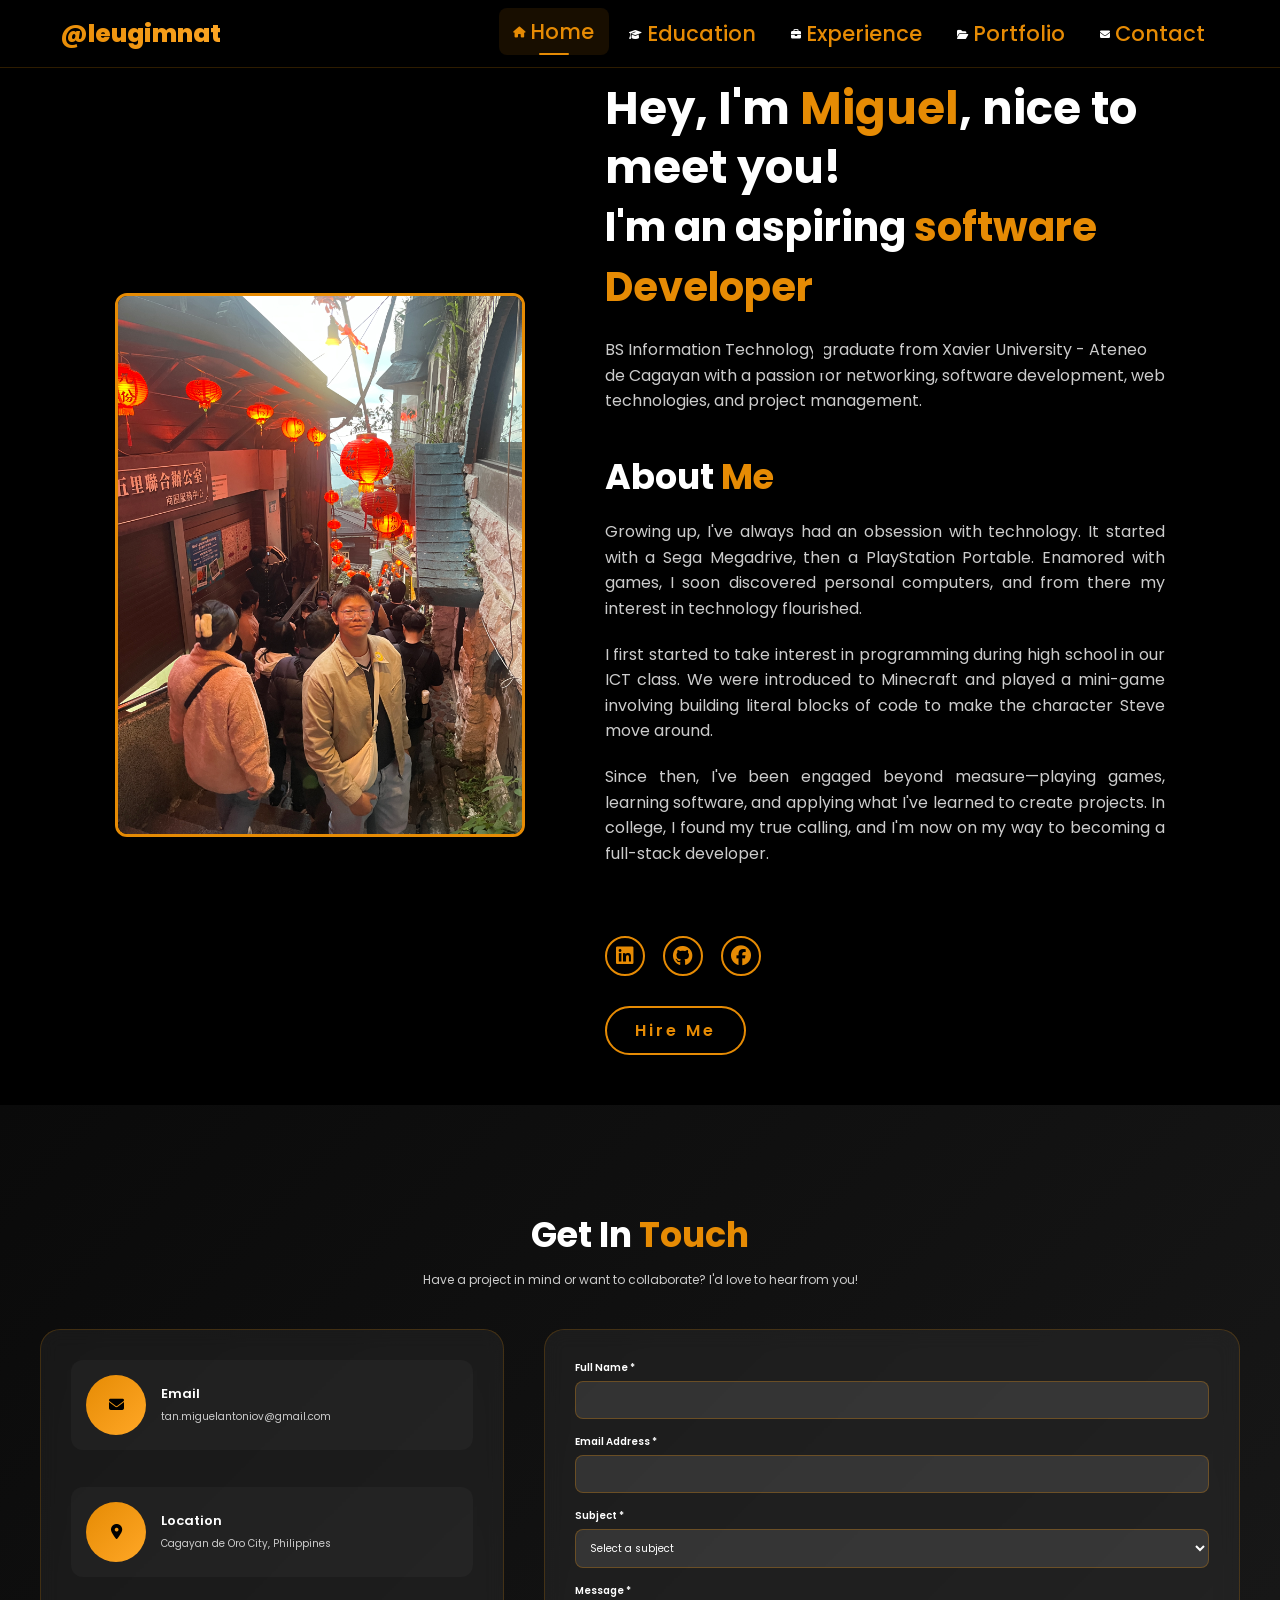
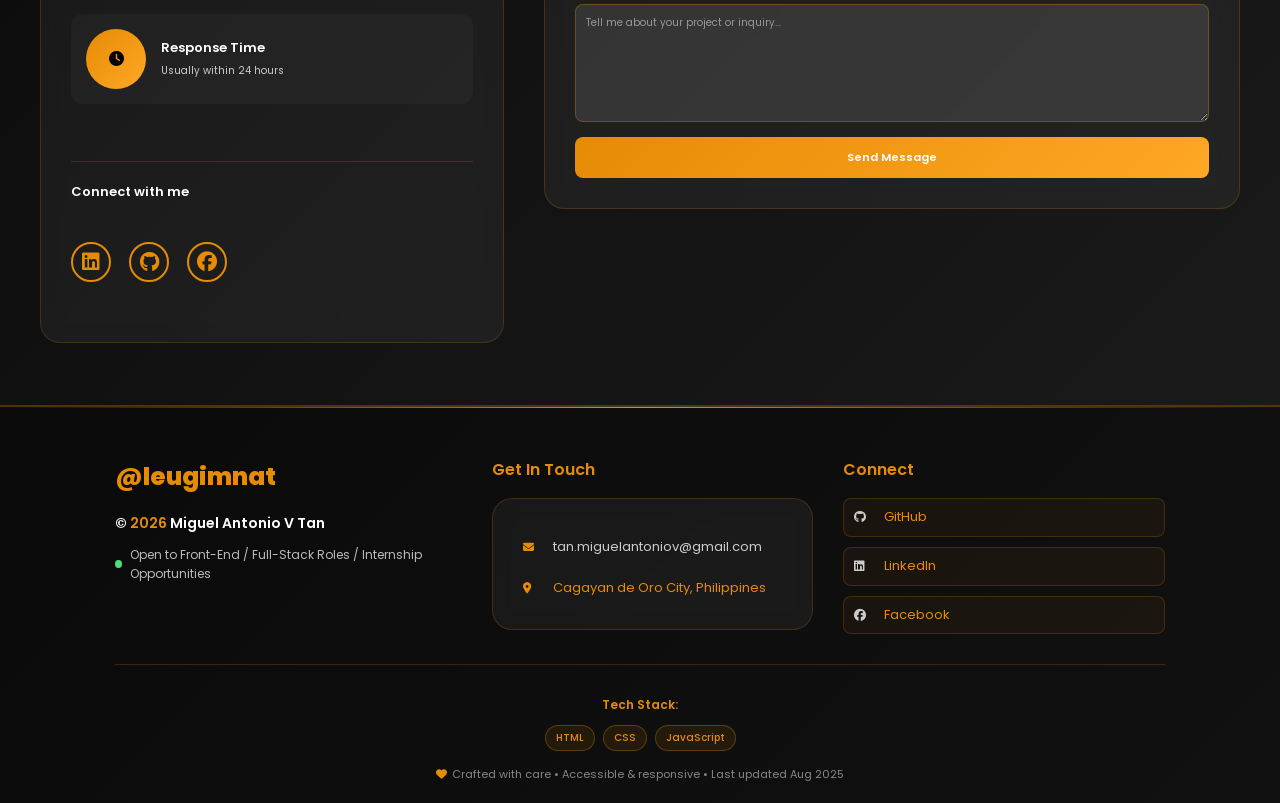
==== commit ebe3ee2d: "Merge branch 'staging' into development" ====
--- a/index.html
+++ b/index.html
@@ -5,7 +5,7 @@
     <meta charset="UTF-8">
     <meta name="viewport" content="width=device-width, initial-scale=1.0">
     <link rel="stylesheet" href="https://cdnjs.cloudflare.com/ajax/libs/font-awesome/6.5.2/css/all.min.css">
-    <link rel="stylesheet" href="style.css">
+    <link rel="stylesheet" href="style.min.css">
     <title>Resume Website</title>
 </head>
 <body>
@@ -36,7 +36,7 @@
                         </a>
                     </li>
                     <li class="nav-item">
-                        <a href="#portfolio" class="nav-link">
+                        <a href="portfolio.html" class="nav-link">
                             <i class="fa-solid fa-folder-open"></i>
                             <span>Portfolio</span>
                         </a>
@@ -216,7 +216,7 @@
         <p class="footer-name">&copy; <span id="year"></span> Miguel Antonio V Tan</p>
         <p class="footer-status">
           <span class="status-indicator"></span>
-          Open to Front-End / Full-Stack Roles
+          Open to Front-End / Full-Stack Roles / Internship Opportunities
         </p>
       </div>
 
--- a/style.min.css
+++ b/style.min.css
@@ -0,0 +1 @@
+@import url(https://fonts.googleapis.com/css2?family=Poppins:wght@100;200;300;400;500;600&display=swap);*{margin:0;padding:0;box-sizing:border-box;text-decoration:none;border:none;outline:0;font-family:Poppins,sans-serif}html{font-size:62.5%}body{width:100%;height:100vh;overflow-x:hidden;background-color:#000;color:#fff}.navbar{position:fixed;top:0;left:0;width:100%;background:rgba(0,0,0,.95);-webkit-backdrop-filter:blur(10px);backdrop-filter:blur(10px);border-bottom:1px solid rgba(230,139,4,.2);z-index:1000;transition:all .3s ease}.navbar.scrolled{background:rgba(0,0,0,.98);box-shadow:0 2px 20px rgba(0,0,0,.3)}.nav-container{max-width:1200px;margin:0 auto;padding:1rem 2rem;display:flex;justify-content:space-between;align-items:center}.logo{text-decoration:none;display:flex;align-items:center;transition:all .3s ease}.logo-text{font-size:2.5rem;color:#e68b04;font-weight:800;background:linear-gradient(45deg,#e68b04,#ffa726);-webkit-background-clip:text;background-clip:text;-webkit-text-fill-color:transparent;transition:all .3s ease}.logo:hover .logo-text{transform:scale(1.05);filter:brightness(1.2)}.nav-menu{display:flex}.nav-list{display:flex;list-style:none;margin:0;padding:0;gap:.5rem}.nav-item{position:relative}.nav-link{display:flex;align-items:center;gap:.5rem;padding:.8rem 1.5rem;color:#fff;text-decoration:none;font-size:2.1rem;font-weight:500;border-radius:8px;transition:all .3s ease;position:relative;overflow:hidden}.nav-link::before{content:'';position:absolute;top:0;left:-100%;width:100%;height:100%;background:linear-gradient(90deg,transparent,rgba(230,139,4,.1),transparent);transition:left .5s ease}.nav-link:hover::before{left:100%}.nav-link i{font-size:1rem;transition:all .3s ease}.nav-link.active,.nav-link:hover{color:#e68b04;background:rgba(230,139,4,.1);transform:translateY(-2px)}.nav-link.active i,.nav-link:hover i{transform:scale(1.1)}.nav-link.active::after{content:'';position:absolute;bottom:0;left:50%;transform:translateX(-50%);width:30px;height:2px;background:#e68b04;border-radius:2px}.mobile-menu-toggle{display:none;flex-direction:column;justify-content:space-around;width:30px;height:30px;background:0 0;border:none;cursor:pointer;padding:0;z-index:1001}.hamburger-line{width:100%;height:3px;background:#e68b04;border-radius:2px;transition:all .3s ease;transform-origin:center}.mobile-menu-toggle:hover .hamburger-line{background:#ffa726}.mobile-menu-toggle.active .hamburger-line:first-child{transform:rotate(45deg) translate(7px,7px)}.mobile-menu-toggle.active .hamburger-line:nth-child(2){opacity:0}.mobile-menu-toggle.active .hamburger-line:nth-child(3){transform:rotate(-45deg) translate(7px,-7px)}@media (max-width:768px){.nav-container{padding:1rem}.logo-text{font-size:2rem}.mobile-menu-toggle{display:flex}.nav-menu{position:fixed;top:0;right:-100%;width:280px;height:100vh;background:rgba(10,10,10,.98);-webkit-backdrop-filter:blur(20px);backdrop-filter:blur(20px);border-left:1px solid rgba(230,139,4,.3);transition:right .3s ease;padding-top:80px;z-index:999}.nav-menu.active{right:0}.nav-list{flex-direction:column;gap:0;padding:2rem 1rem}.nav-link{padding:1.2rem 1.5rem;font-size:1.2rem;border-radius:0;border-bottom:1px solid rgba(230,139,4,.1)}.nav-link.active,.nav-link:hover{background:rgba(230,139,4,.15);transform:translateX(10px);border-left:3px solid #e68b04}.nav-link.active::after{display:none}.nav-link i{font-size:1.1rem}}@media (max-width:480px){.nav-container{padding:.8rem}.logo-text{font-size:1.8rem}.nav-menu{width:100%;right:-100%}.nav-list{padding:1.5rem}.nav-link{padding:1rem 1.2rem;font-size:1.1rem}}section{min-height:100vh;padding:5rem 9% 5rem}.home{display:flex;justify-content:center;align-items:center;gap:8rem;background-color:#000;padding-top:8rem}.home .home-content h1{font-size:4.5rem;font-weight:700;line-height:1.3}span{color:#e68b04}.home-content h3{font-size:4rem;margin-bottom:1rem;font-weight:700}.home-content p{font-size:1.6rem;line-height:1.6;margin-bottom:1.5rem}.intro-section{margin-bottom:4rem}.intro-description{max-width:600px;color:#ccc;margin-top:2rem}.about-section{margin-bottom:4rem}.about-section h2{font-size:3.5rem;font-weight:700;margin-bottom:2rem;line-height:1.3}.about-content{max-width:700px}.about-content p{color:#ccc;margin-bottom:2rem;text-align:justify}.contact-section{margin-top:3rem}.contact{min-height:100vh;padding:8rem 2rem 4rem;background:linear-gradient(135deg,#0a0a0a 0,#1a1a1a 100%);display:flex;align-items:center}.contact-container{max-width:1200px;margin:0 auto;width:100%}.contact-header{text-align:center;margin-bottom:4rem}.contact-header h2{font-size:3.5rem;font-weight:700;color:#fff;margin-bottom:1rem}.contact-header h2 span{color:#e68b04}.contact-header p{font-size:1.2rem;color:#ccc;max-width:600px;margin:0 auto}.contact-content{display:grid;grid-template-columns:1fr 1.5fr;gap:4rem;align-items:start}.contact-info{background:rgba(255,255,255,.05);padding:3rem;border-radius:20px;border:1px solid rgba(230,139,4,.2);-webkit-backdrop-filter:blur(10px);backdrop-filter:blur(10px)}.contact-item{display:flex;align-items:center;gap:1.5rem;margin-bottom:2.5rem;padding:1.5rem;background:rgba(255,255,255,.03);border-radius:12px;transition:all .3s ease}.contact-item:hover{background:rgba(230,139,4,.1);transform:translateX(10px)}.contact-icon{width:60px;height:60px;background:linear-gradient(135deg,#e68b04,#ffa726);border-radius:50%;display:flex;align-items:center;justify-content:center;font-size:1.5rem;color:#000;flex-shrink:0}.contact-details h3{font-size:1.3rem;font-weight:600;color:#fff;margin-bottom:.5rem}.contact-details p{color:#ccc;font-size:1rem}.contact-social{margin-top:2rem;padding-top:2rem;border-top:1px solid rgba(230,139,4,.2)}.contact-social h3{font-size:1.3rem;font-weight:600;color:#fff;margin-bottom:1rem}.contact-social .social-links{display:flex;gap:1rem}.contact-social .social-links a{width:45px;height:45px;background:rgba(255,255,255,.1);border-radius:50%;display:flex;align-items:center;justify-content:center;color:#ccc;font-size:1.2rem;transition:all .3s ease;text-decoration:none}.contact-social .social-links a:hover{background:#e68b04;color:#000;transform:translateY(-3px)}.contact-form-container{background:rgba(255,255,255,.05);padding:3rem;border-radius:20px;border:1px solid rgba(230,139,4,.2);-webkit-backdrop-filter:blur(10px);backdrop-filter:blur(10px)}.contact-form{display:flex;flex-direction:column;gap:1.5rem}.form-group{display:flex;flex-direction:column}.form-group label{font-size:1rem;font-weight:600;color:#fff;margin-bottom:.5rem}.form-group input,.form-group select,.form-group textarea{padding:1rem;background:rgba(255,255,255,.1);border:1px solid rgba(230,139,4,.3);border-radius:8px;color:#fff;font-size:1rem;transition:all .3s ease;resize:vertical}.form-group input:focus,.form-group select:focus,.form-group textarea:focus{outline:0;border-color:#e68b04;background:rgba(255,255,255,.15);box-shadow:0 0 0 3px rgba(230,139,4,.1)}.form-group input::placeholder,.form-group textarea::placeholder{color:#999}.form-group select option{background:#1a1a1a;color:#fff}.btn-text{color:#fff}.submit-btn{padding:1.2rem 2rem;background:linear-gradient(135deg,#e68b04,#ffa726);border:none;border-radius:8px;color:#000;font-size:1.1rem;font-weight:600;cursor:pointer;transition:all .3s ease;position:relative;overflow:hidden}.submit-btn:hover{transform:translateY(-2px);box-shadow:0 10px 30px rgba(230,139,4,.3)}.submit-btn:active{transform:translateY(0)}.submit-btn:disabled{opacity:.7;cursor:not-allowed;transform:none}.btn-loading{display:none;color:#fff;align-items:center;gap:.5rem}.form-status{margin-top:1rem;padding:1rem;border-radius:8px;font-weight:600;text-align:center;display:none}.form-status.success{background:rgba(76,175,80,.2);border:1px solid #4caf50;color:#4caf50}.form-status.error{background:rgba(244,67,54,.2);border:1px solid #f44336;color:#f44336}@media (max-width:768px){.contact{padding:6rem 1rem 2rem}.contact-header h2{font-size:2.5rem}.contact-content{grid-template-columns:1fr;gap:2rem}.contact-form-container,.contact-info{padding:2rem}.contact-item{flex-direction:column;text-align:center;gap:1rem}.contact-item:hover{transform:translateY(-5px)}.contact-social .social-links{justify-content:center}}.home-img img{position:relative;width:32vw;cursor:pointer;border-radius:12px;border:3px solid #e68b04;transition:box-shadow .3s ease,transform .3s ease}.home-img img:hover{box-shadow:0 0 20px #e68b04;transform:scale(1.03)}.social-icons a{display:inline-flex;justify-content:center;align-items:center;width:4rem;height:4rem;background-color:transparent;border:.2rem solid #e68b04;font-size:2rem;border-radius:50%;margin:3rem 1.5rem 3rem 0;transition:.3s ease;color:#e68b04}.social-icons a:hover{color:#000;transform:scale(1.3) translateY(-5px);background-color:#e68b04;box-shadow:0 0 25px #e68b04}.btn{display:inline-block;padding:1rem 2.8rem;background-color:#000;border-radius:4rem;font-size:1.6rem;color:#e68b04;letter-spacing:.3rem;font-weight:600;border:2px solid #e68b04;transition:.3s ease;cursor:pointer}.btn:hover{transform:scale3d(1.03);background-color:#e68b04;color:#000;box-shadow:0 0 25px #e68b04}.typing-text{font-size:34px;font-weight:600;min-width:280px}.typing-text span{position:relative}.typing-text span::before{content:"software Developer";color:#e68b04;animation:words 20s infinite}.typing-text span::after{content:"";background-color:#000;position:absolute;width:calc(100% + 8px);height:100%;border-left:3px solid #000;right:-8;animation:cursor .6s infinite}@keyframes cursor{to{border-left:3px solid #e68b04}}@keyframes words{0%,20%{content:"Web Developer"}21%,40%{content:"Project Manager"}41%,60%{content:"Web Designer"}61%,80%{content:"MERN Stack Developer"}100%,81%{content:"MEAN Stack Developer"}}@media (max-width:1000px){.home{gap:4rem}}@media(max-width:995px){.home{flex-direction:column;margin:5rem 4rem}.home .home-content h3{font-size:2.5rem}.home-content h1{font-size:5rem}.about-section h2{font-size:3rem}.intro-section{margin-bottom:3rem}.about-section{margin-bottom:3rem}.about-content p{text-align:left}.home-img img{width:70vw;margin-top:4rem}}.site-footer{background:linear-gradient(135deg,#0a0a0a 0,#111 100%);padding:5rem 9% 2rem;font-size:1.3rem;line-height:1.6;border-top:2px solid rgba(230,139,4,.3);position:relative}.site-footer::before{content:'';position:absolute;top:0;left:0;right:0;height:1px;background:linear-gradient(90deg,transparent,#e68b04,transparent)}.footer-inner{max-width:1200px;margin:0 auto}.footer-main{display:grid;grid-template-columns:1fr 2fr;gap:4rem;margin-bottom:3rem;padding-bottom:3rem;border-bottom:1px solid rgba(230,139,4,.2)}.footer-brand{display:flex;flex-direction:column;gap:1rem}.footer-logo{font-size:2.5rem;color:#e68b04;font-weight:800;margin:0;margin-bottom:.5rem}.footer-name{font-weight:600;font-size:1.4rem;color:#fff;margin:0}.footer-status{color:#bbb;font-size:1.2rem;display:flex;align-items:center;gap:.8rem;margin:0}.status-indicator{width:8px;height:8px;background:#4ade80;border-radius:50%;animation:pulse 2s infinite}@keyframes pulse{0%,100%{opacity:1}50%{opacity:.5}}.footer-links{display:grid;grid-template-columns:1fr 1fr;gap:3rem}.footer-contact h4,.footer-social h4{color:#e68b04;font-size:1.6rem;font-weight:600;margin-bottom:1.5rem;margin-top:0}.contact-info{display:flex;flex-direction:column;gap:1.2rem}.contact-email,.contact-location{display:flex;align-items:center;gap:1rem;color:#ccc;transition:all .3s ease}.contact-email{text-decoration:none;padding:.8rem 0;border-radius:8px}.contact-email:hover{color:#e68b04;transform:translateX(5px)}.contact-email i,.contact-location i{width:20px;color:#e68b04;font-size:1.1rem}.social-links{display:flex;flex-direction:column;gap:1rem}.social-links a{display:flex;align-items:center;gap:1rem;color:#ccc;text-decoration:none;padding:.8rem 1rem;border-radius:8px;border:1px solid rgba(230,139,4,.2);transition:all .3s ease;background:rgba(230,139,4,.05)}.social-links a:hover{background:rgba(230,139,4,.1);border-color:#e68b04;color:#e68b04;transform:translateX(5px)}.social-links a i{width:20px;font-size:1.2rem}.footer-bottom{display:flex;flex-direction:column;gap:1.5rem;align-items:center;text-align:center}.footer-tech{display:flex;flex-direction:column;align-items:center;gap:1rem}.tech-label{color:#e68b04;font-weight:600;font-size:1.2rem}.tech-stack{display:flex;flex-wrap:wrap;gap:.8rem;justify-content:center}.tech-item{background:rgba(230,139,4,.1);color:#e68b04;padding:.4rem 1rem;border-radius:20px;font-size:1rem;font-weight:500;border:1px solid rgba(230,139,4,.3);transition:all .3s ease}.tech-item:hover{background:rgba(230,139,4,.2);transform:translateY(-2px)}.footer-note{color:#888;font-size:1.1rem;display:flex;align-items:center;gap:.5rem;margin:0}.footer-note i{color:#e68b04;animation:heartbeat 2s infinite}@keyframes heartbeat{0%,100%{transform:scale(1)}50%{transform:scale(1.1)}}@media (max-width:768px){.footer-main{grid-template-columns:1fr;gap:3rem}.footer-links{grid-template-columns:1fr;gap:2rem}.footer-bottom{text-align:center}.tech-stack{justify-content:center}.social-links a{justify-content:center}}@media (max-width:480px){.site-footer{padding:3rem 5% 2rem}.footer-logo{font-size:2rem}.footer-main{gap:2rem;margin-bottom:2rem;padding-bottom:2rem}.footer-links{gap:1.5rem}.tech-stack{gap:.5rem}.tech-item{padding:.3rem .8rem;font-size:.9rem}}.education-page{padding-top:80px;min-height:100vh}.education-hero{background:linear-gradient(135deg,#000 0,#111 50%,#000 100%);padding:7rem 9% 6rem;text-align:center;position:relative}.education-hero::before{content:'';position:absolute;top:0;left:0;right:0;bottom:0;background:url('data:image/svg+xml,<svg xmlns="http://www.w3.org/2000/svg" viewBox="0 0 100 100"><defs><pattern id="grid" width="10" height="10" patternUnits="userSpaceOnUse"><path d="M 10 0 L 0 0 0 10" fill="none" stroke="%23e68b04" stroke-width="0.5" opacity="0.1"/></pattern></defs><rect width="100" height="100" fill="url(%23grid)"/></svg>');opacity:.3}.hero-content{position:relative;z-index:2}.hero-content h1{font-size:5rem;font-weight:700;margin-bottom:2rem;color:#fff}.hero-subtitle{font-size:1.8rem;color:#ccc;max-width:600px;margin:0 auto;line-height:1.6}.container{max-width:80%;margin:0 auto;padding:0 2rem}.section-title{font-size:3.5rem;font-weight:700;text-align:center;margin-bottom:4rem;color:#fff}.education-timeline{padding:8rem 0;background:#0a0a0a}.timeline{position:relative;max-width:800px;margin:0 auto}.timeline::before{content:'';position:absolute;left:30px;top:0;bottom:0;width:2px;background:linear-gradient(to bottom,#e68b04,#ffa726)}.timeline-item{position:relative;margin-bottom:4rem;padding-left:80px}.timeline-marker{position:absolute;left:15px;top:0;width:30px;height:30px;background:#e68b04;border-radius:50%;display:flex;align-items:center;justify-content:center;color:#000;font-size:1.2rem;font-weight:700;box-shadow:0 0 20px rgba(230,139,4,.5)}.timeline-content{background:rgba(230,139,4,.05);border:1px solid rgba(230,139,4,.2);border-radius:12px;padding:2.5rem;transition:all .3s ease}.timeline-content:hover{background:rgba(230,139,4,.1);transform:translateY(-5px);box-shadow:0 10px 30px rgba(230,139,4,.2)}.timeline-header{display:flex;justify-content:space-between;align-items:flex-start;margin-bottom:1rem;flex-wrap:wrap;gap:1rem}.timeline-header h3{font-size:2rem;font-weight:600;color:#e68b04;margin:0}.timeline-date{background:rgba(230,139,4,.2);color:#e68b04;padding:.5rem 1rem;border-radius:20px;font-weight:500;font-size:1rem}.institution{font-size:1.4rem;font-weight:600;color:#fff;margin:.5rem 0}.location{color:#ccc;font-size:1.43rem;margin-bottom:2rem}.achievements,.education-details{margin-top:2rem}.achievements h5,.education-details h5{color:#e68b04;font-size:1.3rem;font-weight:600;margin-bottom:1rem;padding:12px}.achievement-list,.coursework-list{list-style:none;padding:12px;margin:0}.achievement-list li,.coursework-list li{color:#ccc;padding:.5rem 0;padding-left:2rem;position:relative;line-height:1.6;font-size:1.3rem}.coursework-list li::before{content:'▸';color:#e68b04;font-weight:700;position:absolute;left:0}.achievement-list li::before{content:'★';color:#e68b04;position:absolute;left:0}.certifications{padding:8rem 0;background:#111}.cert-grid{display:grid;grid-template-columns:repeat(auto-fit,minmax(280px,1fr));gap:2rem;margin-top:3rem}.cert-card{background:rgba(230,139,4,.05);border:1px solid rgba(230,139,4,.2);border-radius:12px;padding:2rem;text-align:center;transition:all .3s ease;position:relative;overflow:hidden}.cert-card::before{content:'';position:absolute;top:0;left:-100%;width:100%;height:100%;background:linear-gradient(90deg,transparent,rgba(230,139,4,.1),transparent);transition:left .5s ease}.cert-card:hover::before{left:100%}.cert-card:hover{background:rgba(230,139,4,.1);transform:translateY(-10px);box-shadow:0 15px 40px rgba(230,139,4,.2)}.cert-icon{font-size:3rem;color:#e68b04;margin-bottom:1.5rem}.cert-card h3{font-size:1.5rem;font-weight:600;color:#fff;margin-bottom:1rem}.cert-card p{color:#ccc;line-height:1.6;margin-bottom:1.5rem;font-size:1.3rem}.cert-status{display:inline-block;padding:.5rem 1rem;border-radius:20px;font-size:.9rem;font-weight:500}.cert-status:contains("Completed"){background:rgba(76,175,80,.2);color:#4caf50;border:1px solid rgba(76,175,80,.3)}.cert-status:contains("In Progress"){background:rgba(255,193,7,.2);color:#ffc107;border:1px solid rgba(255,193,7,.3)}.cert-status:contains("Ongoing"){background:rgba(33,150,243,.2);color:#2196f3;border:1px solid rgba(33,150,243,.3)}.skills-acquired{padding:8rem 0;background:#0a0a0a}.skills-categories{display:grid;grid-template-columns:repeat(auto-fit,minmax(350px,1fr));gap:3rem;margin-top:3rem}.skill-category{background:rgba(230,139,4,.05);border:1px solid rgba(230,139,4,.2);border-radius:12px;padding:2.5rem;transition:all .3s ease}.skill-category:hover{background:rgba(230,139,4,.1);transform:translateY(-5px);box-shadow:0 10px 30px rgba(230,139,4,.2)}.skill-category h3{font-size:1.8rem;font-weight:600;color:#e68b04;margin-bottom:2rem;display:flex;align-items:center;gap:1rem}.skill-category h3 i{font-size:1.5rem}.skill-tags{display:flex;flex-wrap:wrap;gap:1rem}.skill-tag{background:rgba(230,139,4,.1);color:#e68b04;padding:.6rem 1.2rem;border-radius:25px;font-size:1rem;font-weight:500;border:1px solid rgba(230,139,4,.3);transition:all .3s ease;cursor:default}.skill-tag:hover{background:rgba(230,139,4,.2);transform:translateY(-2px);box-shadow:0 5px 15px rgba(230,139,4,.3)}@media (max-width:768px){.education-hero{padding:6rem 5% 4rem}.hero-content h1{font-size:3.5rem}.hero-subtitle{font-size:1.4rem}.section-title{font-size:2.5rem}.certifications,.education-timeline,.skills-acquired{padding:5rem 0}.container{padding:0 1rem}.timeline::before{left:20px}.timeline-item{padding-left:60px}.timeline-marker{left:5px;width:25px;height:25px;font-size:1rem}.timeline-content{padding:2rem}.timeline-header{flex-direction:column;align-items:flex-start;gap:.5rem}.timeline-header h3{font-size:1.6rem}.cert-grid{grid-template-columns:1fr;gap:1.5rem}.skills-categories{grid-template-columns:1fr;gap:2rem}.skill-category{padding:2rem}.skill-category h3{font-size:1.5rem}}@media (max-width:480px){.education-hero{padding:4rem 3% 3rem}.hero-content h1{font-size:2.8rem}.hero-subtitle{font-size:1.2rem}.section-title{font-size:2rem}.timeline-content{padding:1.5rem}.timeline-header h3{font-size:1.4rem}.institution{font-size:1.2rem}.location{font-size:1.56rem}.achievement-list li,.coursework-list li{font-size:1.43rem}.cert-card p{font-size:1.43rem}.cert-card{padding:1.5rem}.skill-category{padding:1.5rem}.skill-tags{gap:.8rem}.skill-tag{padding:.5rem 1rem;font-size:.9rem}}.education-gallery{padding:8rem 0}.gallery-subtitle{text-align:center;font-size:1.6rem;color:#ccc;margin-bottom:4rem;max-width:600px;margin-left:auto;margin-right:auto}.gallery-grid{display:grid;grid-template-columns:repeat(auto-fit,minmax(300px,1fr));gap:2rem;margin-bottom:4rem}.gallery-item{position:relative;border-radius:15px;overflow:hidden;transition:all .4s ease;background:rgba(230,139,4,.05);border:1px solid rgba(230,139,4,.2)}.gallery-item:hover{transform:translateY(-10px) scale(1.02);box-shadow:0 20px 40px rgba(230,139,4,.3)}.gallery-image{position:relative;width:100%;height:250px;overflow:hidden}.gallery-image img{width:100%;height:100%;object-fit:cover;transition:transform .4s ease}.gallery-item:hover .gallery-image img{transform:scale(1.1)}.gallery-overlay{position:absolute;top:0;left:0;right:0;bottom:0;background:linear-gradient(to bottom,transparent 0,rgba(0,0,0,.3) 50%,rgba(0,0,0,.8) 100%);display:flex;flex-direction:column;justify-content:space-between;padding:1.5rem;opacity:0;transition:all .3s ease}.gallery-item:hover .gallery-overlay{opacity:1}.gallery-info{margin-top:auto}.gallery-info h4{color:#fff;font-size:1.4rem;font-weight:600;margin-bottom:.5rem}.gallery-info p{color:#ccc;font-size:1rem;margin-bottom:.5rem}.gallery-date{color:#e68b04;font-size:.9rem;font-weight:500;background:rgba(230,139,4,.2);padding:.3rem .8rem;border-radius:12px;display:inline-block}.gallery-expand{position:absolute;top:1rem;right:1rem;background:rgba(230,139,4,.9);border:none;color:#000;width:40px;height:40px;border-radius:50%;display:flex;align-items:center;justify-content:center;cursor:pointer;transition:all .3s ease;font-size:1.1rem}.gallery-expand:hover{background:#e68b04;transform:scale(1.1)}.gallery-filters{display:flex;justify-content:center;gap:1rem;flex-wrap:wrap;margin-top:3rem}.filter-btn{background:rgba(230,139,4,.1);border:1px solid rgba(230,139,4,.3);color:#e68b04;padding:.8rem 1.5rem;border-radius:25px;font-size:1rem;font-weight:500;cursor:pointer;transition:all .3s ease;position:relative;z-index:10;pointer-events:auto;-webkit-user-select:none;user-select:none}.filter-btn.active,.filter-btn:hover{background:#e68b04;color:#000;transform:translateY(-2px);box-shadow:0 5px 15px rgba(230,139,4,.4)}.filter-btn:focus{outline:2px solid #e68b04;outline-offset:2px}.gallery-item.hidden{display:none}.gallery-modal{position:fixed;top:0;left:0;width:100%;height:100%;background:rgba(0,0,0,.9);display:flex;align-items:center;justify-content:center;z-index:2000;opacity:0;visibility:hidden;transition:all .3s ease;padding:2rem;box-sizing:border-box}.gallery-modal.active{opacity:1;visibility:visible}.modal-content{position:relative;max-width:calc(100vw - 4rem);max-height:calc(100vh - 4rem);background:#111;border-radius:15px;overflow:hidden;border:2px solid #e68b04;display:flex;align-items:center;justify-content:center}.modal-image{max-width:100%;max-height:100%;width:auto;height:auto;display:block;object-fit:contain}.modal-close{position:absolute;top:1rem;right:1rem;background:rgba(230,139,4,.9);border:none;color:#000;width:40px;height:40px;border-radius:50%;display:flex;align-items:center;justify-content:center;cursor:pointer;font-size:1.2rem;transition:all .3s ease}.modal-close:hover{background:#e68b04;transform:scale(1.1)}@media (max-width:768px){.education-gallery{padding:5rem 0}.gallery-grid{grid-template-columns:repeat(auto-fit,minmax(250px,1fr));gap:1.5rem}.gallery-image{height:200px}.gallery-filters{gap:.8rem}.filter-btn{padding:.6rem 1.2rem;font-size:.9rem}.gallery-modal{padding:1rem}.modal-content{max-width:calc(100vw - 2rem);max-height:calc(100vh - 2rem)}}@media (max-width:480px){.gallery-grid{grid-template-columns:1fr;gap:1rem}.gallery-image{height:180px}.gallery-overlay{padding:1rem}.gallery-info h4{font-size:1.2rem}.gallery-filters{flex-direction:column;align-items:center;gap:.5rem}.filter-btn{width:200px;text-align:center}}.experience-page{padding-top:80px;min-height:100vh}.experience-hero{background:linear-gradient(135deg,#000 0,#111 50%,#000 100%);padding:8rem 9% 6rem;text-align:center;position:relative;overflow:hidden}.experience-hero::before{content:'';position:absolute;top:0;left:0;right:0;bottom:0;background:radial-gradient(circle at 50% 50%,rgba(230,139,4,.1) 0,transparent 70%)}.hero-content{position:relative;z-index:2}.hero-content h1{font-size:5rem;font-weight:700;margin-bottom:2rem;color:#fff}.hero-subtitle{font-size:1.8rem;color:#ccc;max-width:700px;margin:0 auto 4rem;line-height:1.6}.hero-stats{display:flex;justify-content:center;gap:10rem;margin-top:10rem}.stat-item{text-align:center}.stat-number{display:block;font-size:5rem;font-weight:700;color:#e68b04;margin-bottom:.5rem}.stat-label{font-size:2.5rem;color:#ccc;font-weight:500}.work-experience{padding:8rem 0;background:#0a0a0a}.experience-timeline{position:relative;max-width:900px;margin:0 auto}.experience-timeline::before{content:'';position:absolute;left:30px;top:0;bottom:0;width:3px;background:linear-gradient(to bottom,#e68b04,#ffa726,#e68b04)}.experience-item{position:relative;margin-bottom:5rem;padding-left:90px}.experience-marker{position:absolute;left:15px;top:0;width:35px;height:35px;background:linear-gradient(45deg,#e68b04,#ffa726);border-radius:50%;display:flex;align-items:center;justify-content:center;color:#000;font-size:1.3rem;font-weight:700;box-shadow:0 0 25px rgba(230,139,4,.6);border:3px solid #000}.experience-content{background:rgba(230,139,4,.05);border:1px solid rgba(230,139,4,.2);border-radius:15px;padding:3rem;transition:all .3s ease;position:relative;overflow:hidden}.experience-content::before{content:'';position:absolute;top:0;left:-100%;width:100%;height:100%;background:linear-gradient(90deg,transparent,rgba(230,139,4,.1),transparent);transition:left .6s ease}.experience-content:hover::before{left:100%}.experience-content:hover{background:rgba(230,139,4,.1);transform:translateY(-8px);box-shadow:0 15px 40px rgba(230,139,4,.2)}.experience-header{display:flex;justify-content:space-between;align-items:flex-start;margin-bottom:2rem;flex-wrap:wrap;gap:1rem}.job-info h3{font-size:2.2rem;font-weight:600;color:#e68b04;margin:0 0 .5rem 0}.company{font-size:1.6rem;font-weight:600;color:#fff;margin:0 0 .5rem 0}.location{color:#ccc;font-size:1.1rem;margin:0}.experience-date{background:rgba(230,139,4,.2);color:#e68b04;padding:.8rem 1.5rem;border-radius:25px;font-weight:600;font-size:1rem;white-space:nowrap}.job-description{color:#ccc;font-size:1.56rem;line-height:1.7;margin-bottom:2rem}.experience-details h5{color:#e68b04;font-size:1.4rem;font-weight:600;margin:2rem 0 1rem 0}.responsibility-list{list-style:none;padding:0;margin:0 0 2rem 0}.responsibility-list li{color:#ccc;padding:.8rem 0;padding-left:2.5rem;position:relative;line-height:1.6;font-size:1.43rem}.responsibility-list li::before{content:'▶';color:#e68b04;font-weight:700;position:absolute;left:0;top:.8rem}.tech-stack-used{margin-top:2rem}.tech-tags{display:flex;flex-wrap:wrap;gap:.8rem;margin-top:1rem}.project-experience{padding:8rem 0;background:#111}.projects-grid{display:grid;grid-template-columns:repeat(auto-fit,minmax(350px,1fr));gap:3rem;margin-top:4rem}.project-card{background:rgba(230,139,4,.05);border:1px solid rgba(230,139,4,.2);border-radius:15px;padding:3rem;transition:all .4s ease;position:relative;overflow:hidden}.project-card::before{content:'';position:absolute;top:0;left:-100%;width:100%;height:100%;background:linear-gradient(90deg,transparent,rgba(230,139,4,.1),transparent);transition:left .6s ease}.project-card:hover::before{left:100%}.project-card:hover{background:rgba(230,139,4,.1);transform:translateY(-10px) scale(1.02);box-shadow:0 20px 50px rgba(230,139,4,.3)}.project-icon{font-size:3.5rem;color:#e68b04;margin-bottom:2rem;text-align:center}.project-card h3{font-size:2.8rem;font-weight:600;color:#e68b04;margin-bottom:1.5rem;text-align:center}.project-card h4{font-size:1.8rem;font-weight:600;color:#fff;margin-bottom:1.5rem;text-align:left;padding:1rem}.project-description{color:#ccc;line-height:1.7;margin-bottom:2rem;font-size:1.43rem}.project-features h5{color:#e68b04;font-size:1.3rem;font-weight:600;margin-bottom:1rem}.project-features ul{list-style:none;padding:0;margin:0 0 2rem 0}.project-features li{color:#ccc;padding:.5rem 0;padding-left:2rem;position:relative;line-height:1.6;font-size:1.3rem}.project-features li::before{content:'✓';color:#e68b04;font-weight:700;position:absolute;left:0}.project-tech{display:flex;flex-wrap:wrap;gap:.8rem;margin-top:2rem}.achievements{padding:8rem 0;background:rgba(230,139,4,.05);border:1px solid rgba(230,139,4,.2)}.achievements-grid{display:grid;grid-template-columns:repeat(auto-fit,minmax(280px,1fr));gap:2.5rem;margin-top:4rem}.achievement-card{background:rgba(230,139,4,.05);border:1px solid rgba(230,139,4,.2);border-radius:15px;padding:2.5rem;text-align:center;transition:all .4s ease;position:relative;overflow:hidden}.achievement-card::before{content:'';position:absolute;top:0;left:-100%;width:100%;height:100%;background:linear-gradient(90deg,transparent,rgba(230,139,4,.1),transparent);transition:left .6s ease}.achievement-card:hover::before{left:100%}.achievement-card:hover{background:rgba(230,139,4,.1);transform:translateY(-8px) rotate(2deg);box-shadow:0 15px 40px rgba(230,139,4,.3)}.achievement-icon{font-size:3rem;color:#e68b04;margin-bottom:1.5rem;animation:float 3s ease-in-out infinite}@keyframes float{0%,100%{transform:translateY(0)}50%{transform:translateY(-10px)}}.achievement-card h3{font-size:1.6rem;font-weight:600;color:#fff;margin-bottom:1rem}.achievement-card p{color:#ccc;line-height:1.6;margin-bottom:1.5rem;font-size:1.43rem}.achievement-year{display:inline-block;background:rgba(230,139,4,.2);color:#e68b04;padding:.5rem 1.2rem;border-radius:20px;font-weight:600;font-size:.9rem}@media (max-width:768px){.experience-hero{padding:6rem 5% 4rem}.hero-content h1{font-size:3.5rem}.hero-subtitle{font-size:1.4rem;margin-bottom:3rem}.hero-stats{flex-direction:column;gap:2rem;align-items:center}.stat-number{font-size:3.5rem}.achievements,.project-experience,.work-experience{padding:5rem 0}.experience-timeline::before{left:20px}.experience-item{padding-left:70px}.experience-marker{left:5px;width:30px;height:30px;font-size:1.1rem}.experience-content{padding:2rem}.experience-header{flex-direction:column;align-items:flex-start;gap:1rem}.job-info h3{font-size:1.8rem}.company{font-size:1.4rem}.experience-date{align-self:flex-start}.projects-grid{grid-template-columns:1fr;gap:2rem}.project-card{padding:2rem}.achievements-grid{grid-template-columns:repeat(auto-fit,minmax(250px,1fr));gap:2rem}.achievement-card{padding:2rem}}@media (max-width:480px){.experience-hero{padding:4rem 3% 3rem}.hero-content h1{font-size:2.8rem}.hero-subtitle{font-size:1.2rem}.hero-stats{gap:1.5rem}.stat-number{font-size:2rem}.stat-label{font-size:1rem}.experience-content{padding:1.5rem}.job-info h3{font-size:1.6rem}.company{font-size:1.2rem}.job-description{font-size:1.43rem}.responsibility-list li{font-size:1.3rem}.project-description{font-size:1.3rem}.project-features li{font-size:1.17rem}.achievement-card p{font-size:1.3rem}.project-card{padding:1.5rem}.project-icon{font-size:3rem}.project-card h3{font-size:1.6rem}.achievement-card{padding:1.5rem}.achievement-icon{font-size:2.5rem}.achievement-card h3{font-size:1.4rem}.tech-tags{gap:.6rem}.tech-tag{padding:.4rem .8rem;font-size:.9rem}}.portfolio-cta{margin-top:2rem;display:flex;gap:1rem;justify-content:center;flex-wrap:wrap}.portfolio-section-dark{background:#111;padding:4rem 0 8rem}.card-actions{margin-top:1.5rem;display:flex;gap:.8rem;flex-wrap:wrap}.project-card.media-rich{padding:2rem 2rem 2.2rem}.project-media{margin-top:1.5rem;border:1px solid rgba(230,139,4,.2);border-radius:12px;overflow:hidden;background:#000}.video-embed{position:relative;width:100%;padding-top:56.25%}.video-embed iframe,.video-embed video{position:absolute;inset:0;width:100%;height:100%;border:0}.card-gallery{margin-top:1.5rem}.card-gallery h5{margin:0 0 1rem 0;color:#e68b04;font-size:1.3rem;font-weight:600}.card-gallery-grid{display:grid;grid-template-columns:repeat(auto-fit,minmax(220px,1fr));gap:1rem}.card-gallery-item{position:relative;border-radius:12px;overflow:hidden;border:1px solid rgba(230,139,4,.2);background:rgba(230,139,4,.05);cursor:pointer}.card-gallery-item img{width:100%;height:180px;object-fit:cover;display:block;transition:transform .3s ease}.card-gallery-item:hover img{transform:scale(1.05)}.image-modal{position:fixed;inset:0;background:rgba(0,0,0,.9);display:flex;align-items:center;justify-content:center;z-index:3000;padding:1rem}.image-modal .modal-content{position:relative;max-width:90vw;max-height:90vh;background:#111;border:2px solid #e68b04;border-radius:12px;overflow:hidden}.image-modal .modal-image{max-width:90vw;max-height:80vh;display:block;object-fit:contain}.image-modal .modal-close{position:absolute;top:.6rem;right:.6rem;width:38px;height:38px;border-radius:50%;border:none;background:rgba(230,139,4,.95);color:#000;cursor:pointer;display:flex;align-items:center;justify-content:center;font-size:1.2rem}.portfolio-section-dark .container{max-width:90%}.portfolio-section-dark .projects-grid{grid-template-columns:1fr;gap:3rem}.project-card.media-rich .card-gallery-item img{height:240px}@media (min-width:992px){.portfolio-section-dark .container{max-width:1200px}.project-card.media-rich .video-embed{padding-top:45%}.project-card.media-rich .card-gallery-item img{height:280px}}
